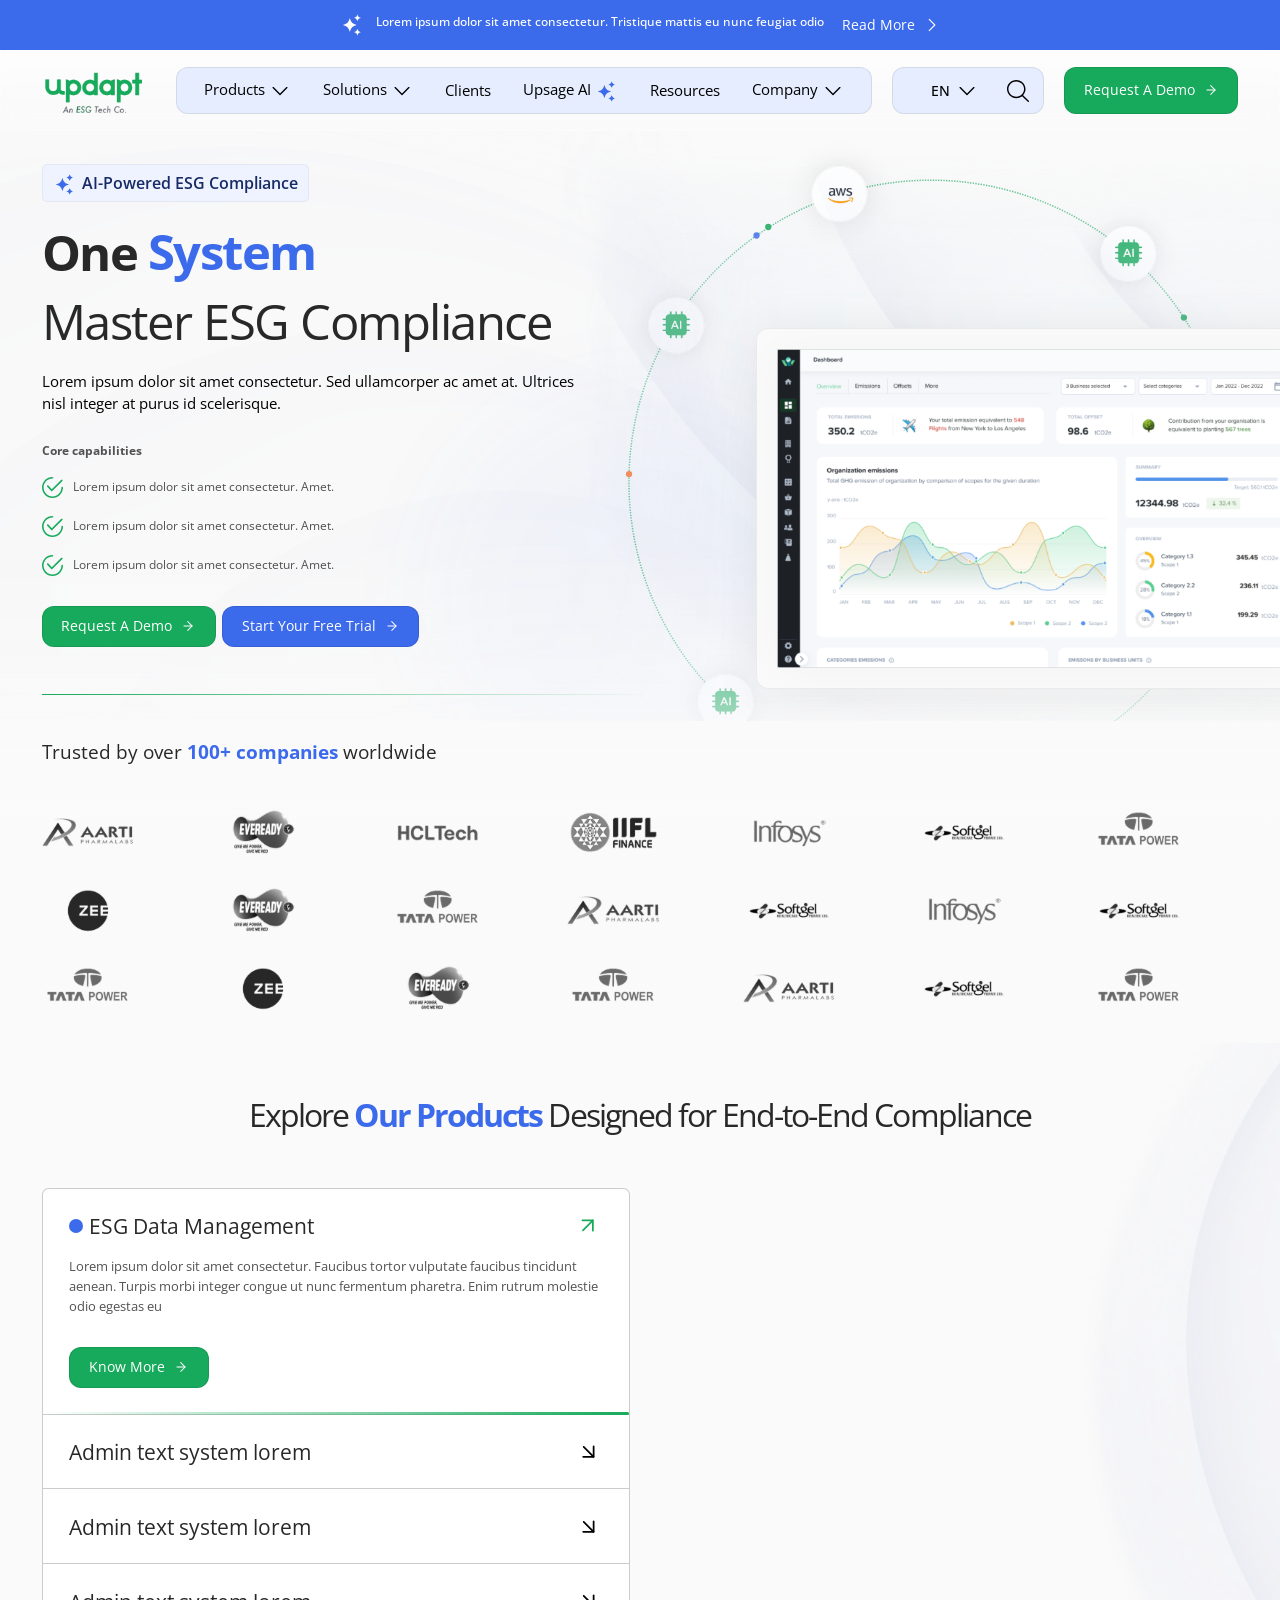
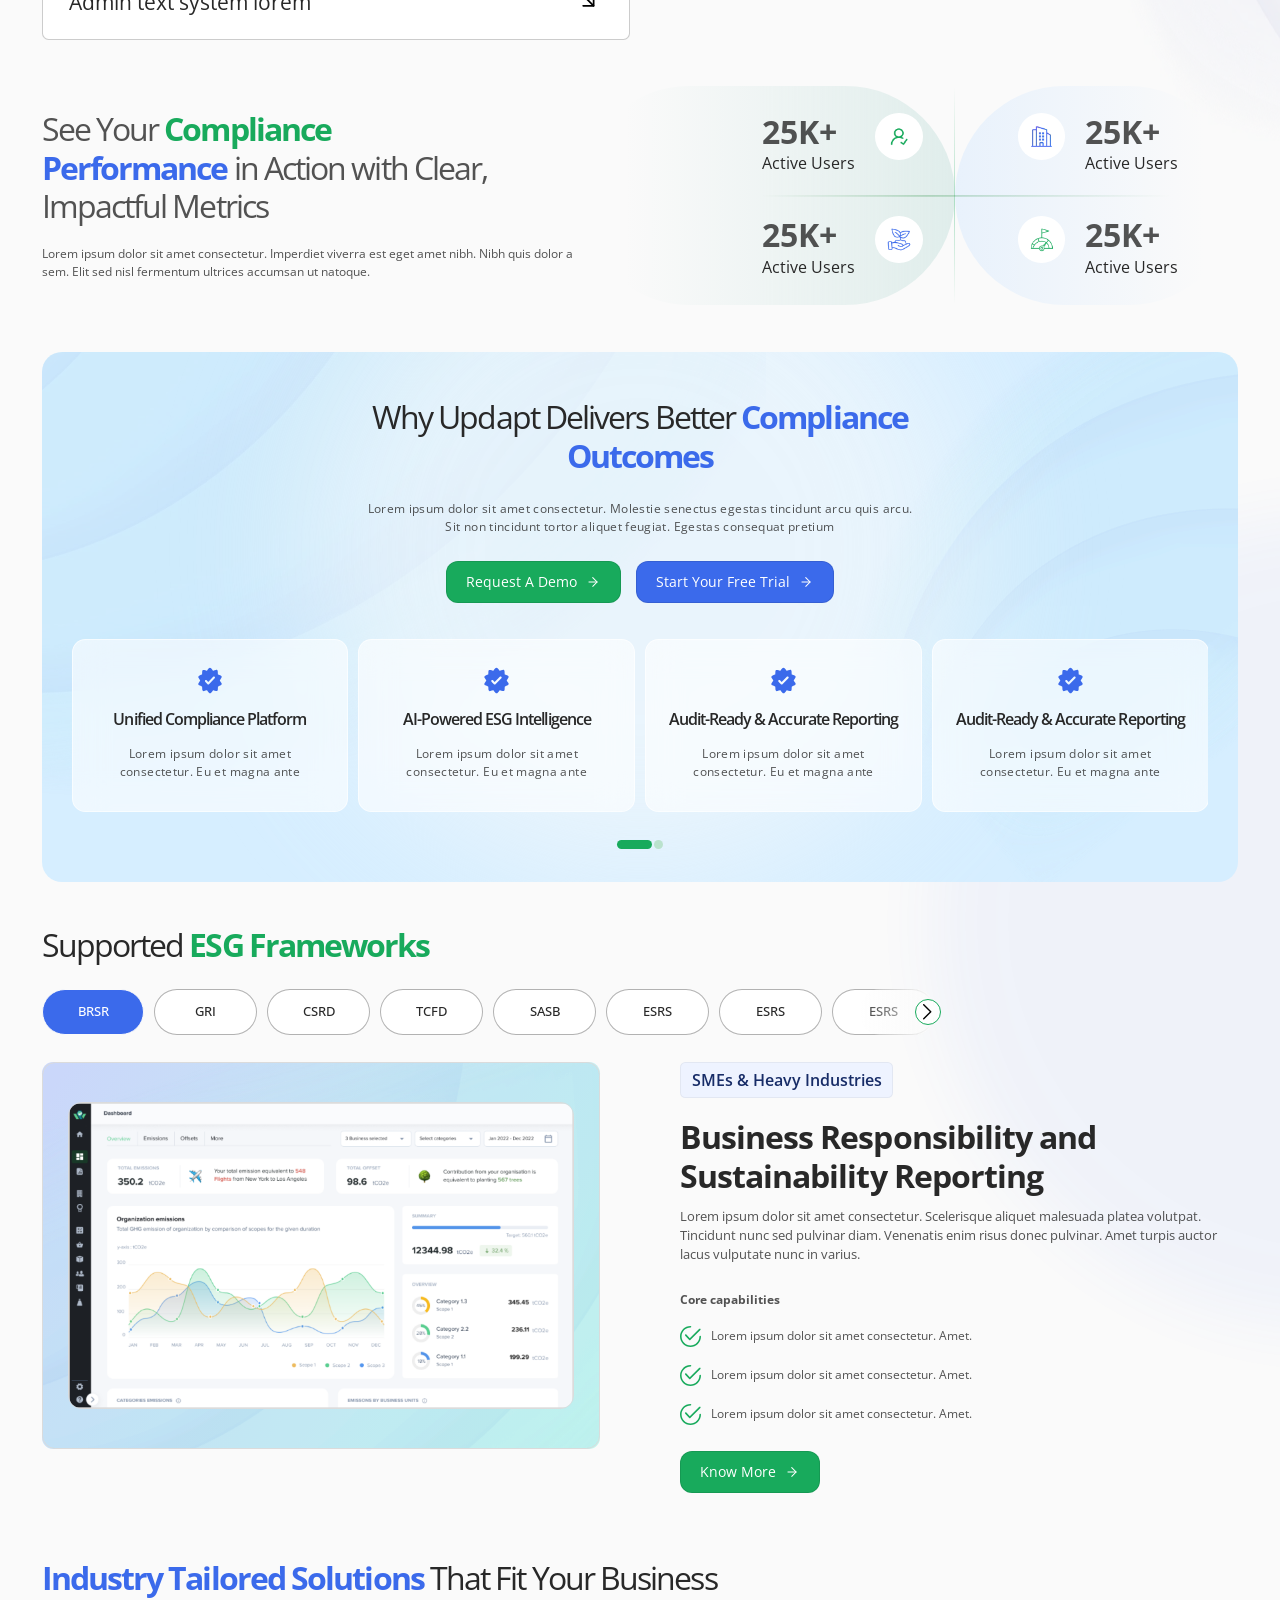
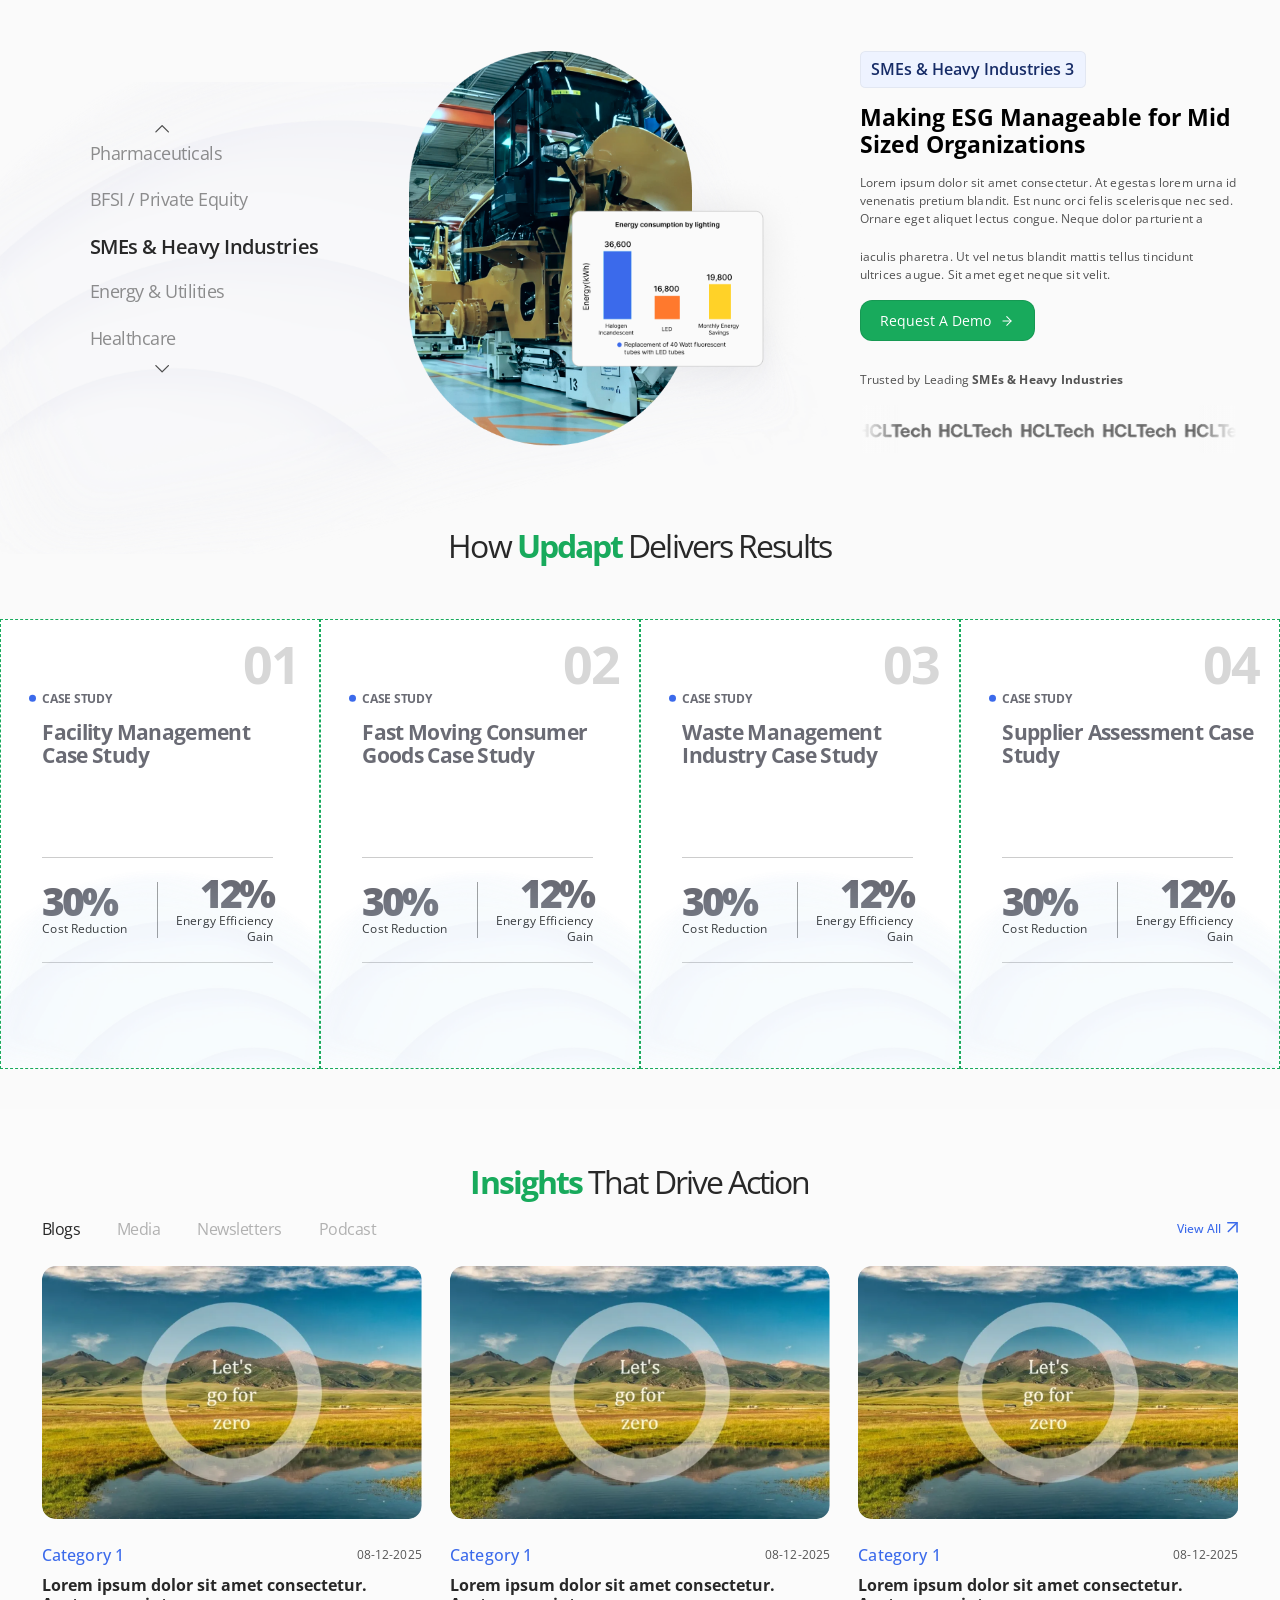
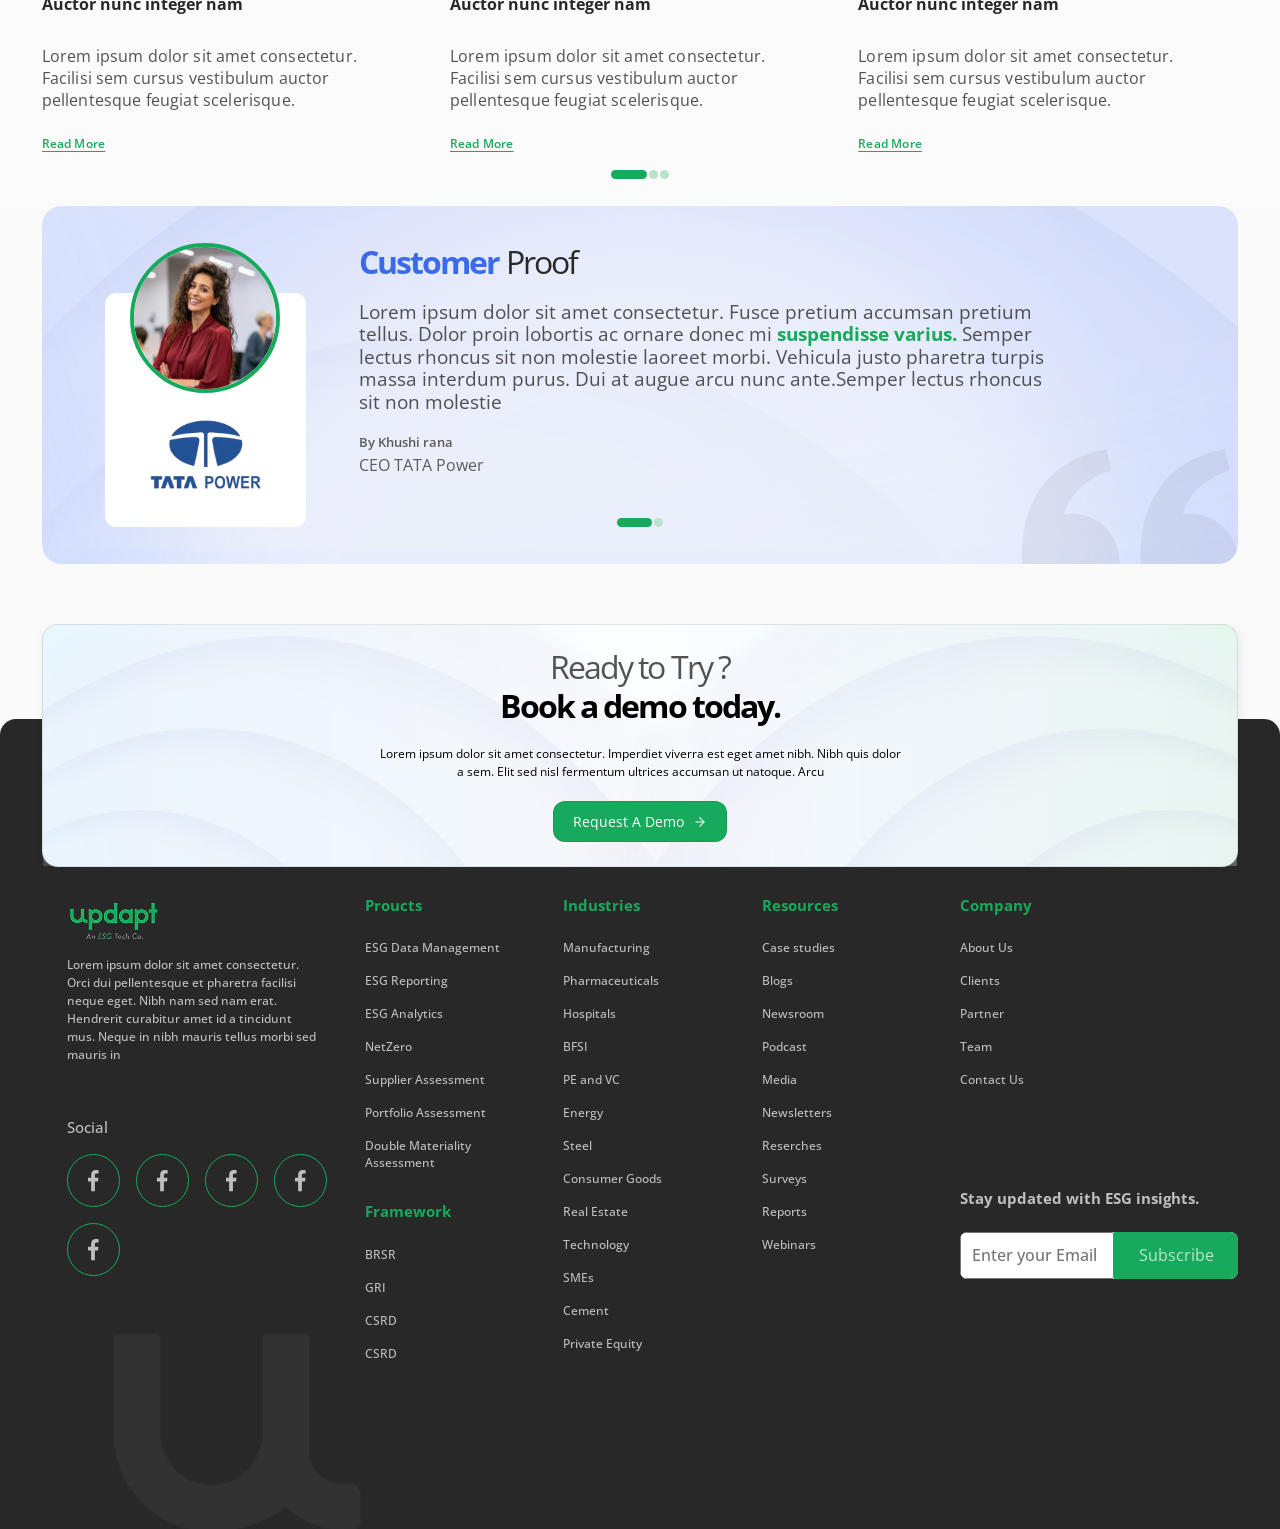
==== index.html @ 6ea10eb7 "all files uploaded" ====
<!DOCTYPE html>
<html lang="en">

<head>
    <meta charset="UTF-8">
    <meta name="viewport" content="width=device-width, initial-scale=1.0">
    <title>Updapt | Home</title>
    <link rel="stylesheet" href="assets/css/custom-style.css">
</head>

<body class="bg-body">

    <!-- Header Section Start -->
        <header class="header">
            <div class="top_header bg-purple">
                <div class="top_strip d-flex justify-content-center align-items-center">
        
                    <div class="content_wrap fw-500 text-white d-flex fs-18">
                        <span>
                            <svg xmlns="http://www.w3.org/2000/svg" width="24" height="24" viewBox="0 0 24 24" fill="none">
                                <path
                                    d="M9.97075 5.57847L10.573 7.25097C11.242 9.10722 12.7037 10.569 14.56 11.238L16.2325 11.8402C16.3832 11.895 16.3832 12.1087 16.2325 12.1627L14.56 12.765C12.7037 13.434 11.242 14.8957 10.573 16.752L9.97075 18.4245C9.916 18.5752 9.70225 18.5752 9.64825 18.4245L9.046 16.752C8.377 14.8957 6.91525 13.434 5.059 12.765L3.3865 12.1627C3.23575 12.108 3.23575 11.8942 3.3865 11.8402L5.059 11.238C6.91525 10.569 8.377 9.10722 9.046 7.25097L9.64825 5.57847C9.70225 5.42697 9.916 5.42697 9.97075 5.57847Z"
                                    fill="white" />
                                <path
                                    d="M17.4973 1.55794L17.8026 2.40469C18.1416 3.34444 18.8818 4.08469 19.8216 4.42369L20.6683 4.72894C20.7448 4.75669 20.7448 4.86469 20.6683 4.89244L19.8216 5.19769C18.8818 5.53669 18.1416 6.27694 17.8026 7.21669L17.4973 8.06344C17.4696 8.13994 17.3616 8.13994 17.3338 8.06344L17.0286 7.21669C16.6896 6.27694 15.9493 5.53669 15.0096 5.19769L14.1628 4.89244C14.0863 4.86469 14.0863 4.75669 14.1628 4.72894L15.0096 4.42369C15.9493 4.08469 16.6896 3.34444 17.0286 2.40469L17.3338 1.55794C17.3616 1.48069 17.4703 1.48069 17.4973 1.55794Z"
                                    fill="white" />
                                <path
                                    d="M17.4973 15.9363L17.8026 16.783C18.1416 17.7228 18.8818 18.463 19.8216 18.802L20.6683 19.1073C20.7448 19.135 20.7448 19.243 20.6683 19.2708L19.8216 19.576C18.8818 19.915 18.1416 20.6553 17.8026 21.595L17.4973 22.4418C17.4696 22.5183 17.3616 22.5183 17.3338 22.4418L17.0286 21.595C16.6896 20.6553 15.9493 19.915 15.0096 19.576L14.1628 19.2708C14.0863 19.243 14.0863 19.135 14.1628 19.1073L15.0096 18.802C15.9493 18.463 16.6896 17.7228 17.0286 16.783L17.3338 15.9363C17.3616 15.8598 17.4703 15.8598 17.4973 15.9363Z"
                                    fill="white" />
                            </svg>
                        </span>
                        <p>Lorem ipsum dolor sit amet consectetur. Tristique mattis eu nunc feugiat odio </p>
                    </div>
                    <div class="btn-group">
                        <a href="javascript:void(0);" class="primary_btn">
                            <span class="btn_text">Read More</span>
                            <span class="btn_icon">
                                <svg xmlns="http://www.w3.org/2000/svg" width="18" height="18" viewBox="0 0 18 18" fill="none">
                                    <path
                                        d="M12.375 8.99997C12.375 9.14383 12.3201 9.28782 12.2102 9.39765L6.58522 15.0227C6.36543 15.2424 6.0095 15.2424 5.78985 15.0227C5.57019 14.8029 5.57005 14.4469 5.78985 14.2273L11.0172 8.99997L5.78985 3.77265C5.57005 3.55286 5.57005 3.19693 5.78985 2.97728C6.00964 2.75762 6.36557 2.75748 6.58522 2.97728L12.2102 8.60228C12.3201 8.71211 12.375 8.85611 12.375 8.99997Z"
                                        fill="white" />
                                </svg>
                            </span>
                            <span class="primary_btn_hover"></span>
                        </a>
                    </div>
                </div>
            </div>

            <nav class="navbar">
                <div class="custom-container">
                    <div class="navbar_wrap">
                        <a class="header_logo" href="javascript:void(0);">
                            <img class="img-fluid" src="assets/images/header/updapt-logo.webp" alt="Updapt Logo">
                        </a>
        
                        <div class="navbar_right d-flex">
                            <div class="nav_wrapper">
                                <ul class="menu d-flex">
                                    <li class="menu_item has-dropdown">
                                        <a class="" href="javascript:void(0);">Products 
                                            <span class="nav_icon">
                                                <svg xmlns="http://www.w3.org/2000/svg" width="22" height="22" viewBox="0 0 22 22" fill="none">
                                                <path d="M11 15.125C10.8242 15.125 10.6482 15.0578 10.514 14.9236L3.63898 8.04861C3.37034 7.77996 3.37034 7.34495 3.63898 7.07648C3.90762 6.80801 4.34264 6.80784 4.61111 7.07648L11 13.4654L17.389 7.07648C17.6576 6.80784 18.0926 6.80784 18.3611 7.07648C18.6296 7.34512 18.6297 7.78014 18.3611 8.04861L11.4861 14.9236C11.3519 15.0578 11.1759 15.125 11 15.125Z" fill="black"/>
                                                </svg>
                                            </span>
                                        </a>
                                    </li>
                                    <li class="menu_item has-dropdown">
                                        <a class="" href="javascript:void(0);">Solutions
                                            <span class="nav_icon">
                                                <svg xmlns="http://www.w3.org/2000/svg" width="22" height="22" viewBox="0 0 22 22" fill="none">
                                                <path d="M11 15.125C10.8242 15.125 10.6482 15.0578 10.514 14.9236L3.63898 8.04861C3.37034 7.77996 3.37034 7.34495 3.63898 7.07648C3.90762 6.80801 4.34264 6.80784 4.61111 7.07648L11 13.4654L17.389 7.07648C17.6576 6.80784 18.0926 6.80784 18.3611 7.07648C18.6296 7.34512 18.6297 7.78014 18.3611 8.04861L11.4861 14.9236C11.3519 15.0578 11.1759 15.125 11 15.125Z" fill="black"/>
                                                </svg>
                                            </span>
                                        </a>
                                    </li>
                                    <li class="menu_item has-dropdown">
                                        <a class="" href="javascript:void(0);">Clients 
                                        </a>
                                    </li>
                                    <li class="menu_item has-dropdown">
                                        <a class="" href="javascript:void(0);">Upsage AI
                                            <span class="nav_icon">
                                                <svg xmlns="http://www.w3.org/2000/svg" width="23" height="23" viewBox="0 0 23 23" fill="none">
                                                <path d="M9.55498 5.34327L10.1321 6.94608C10.7733 8.72498 12.1741 10.1258 13.953 10.767L15.5558 11.3441C15.7003 11.3966 15.7003 11.6014 15.5558 11.6532L13.953 12.2303C12.1741 12.8715 10.7733 14.2723 10.1321 16.0512L9.55498 17.654C9.50251 17.7985 9.29766 17.7985 9.24591 17.654L8.66876 16.0512C8.02763 14.2723 6.62679 12.8715 4.84788 12.2303L3.24507 11.6532C3.1006 11.6007 3.1006 11.3959 3.24507 11.3441L4.84788 10.767C6.62679 10.1258 8.02763 8.72498 8.66876 6.94608L9.24591 5.34327C9.29766 5.19808 9.50251 5.19808 9.55498 5.34327Z" fill="#3B6AEB"/>
                                                <path d="M16.7701 1.49302L17.0626 2.30449C17.3875 3.20509 18.0969 3.91449 18.9975 4.23937L19.809 4.5319C19.8823 4.55849 19.8823 4.66199 19.809 4.68859L18.9975 4.98112C18.0969 5.30599 17.3875 6.0154 17.0626 6.91599L16.7701 7.72746C16.7435 7.80077 16.64 7.80077 16.6134 7.72746L16.3209 6.91599C15.996 6.0154 15.2866 5.30599 14.386 4.98112L13.5745 4.68859C13.5012 4.66199 13.5012 4.55849 13.5745 4.5319L14.386 4.23937C15.2866 3.91449 15.996 3.20509 16.3209 2.30449L16.6134 1.49302C16.64 1.41899 16.7442 1.41899 16.7701 1.49302Z" fill="#3B6AEB"/>
                                                <path d="M16.7701 15.2737L17.0626 16.0852C17.3875 16.9858 18.0969 17.6952 18.9975 18.0201L19.809 18.3126C19.8823 18.3392 19.8823 18.4427 19.809 18.4693L18.9975 18.7618C18.0969 19.0867 17.3875 19.7961 17.0626 20.6967L16.7701 21.5082C16.7435 21.5815 16.64 21.5815 16.6134 21.5082L16.3209 20.6967C15.996 19.7961 15.2866 19.0867 14.386 18.7618L13.5745 18.4693C13.5012 18.4427 13.5012 18.3392 13.5745 18.3126L14.386 18.0201C15.2866 17.6952 15.996 16.9858 16.3209 16.0852L16.6134 15.2737C16.64 15.2004 16.7442 15.2004 16.7701 15.2737Z" fill="#3B6AEB"/>
                                                </svg>
                                            </span>
                                        </a>
                                    </li>
                                    <li class="menu_item has-dropdown">
                                        <a class="" href="javascript:void(0);">Resources
                                        </a>
                                    </li>
                                     <li class="menu_item has-dropdown">
                                        <a class="" href="javascript:void(0);">Company
                                            <span class="nav_icon">
                                                <svg xmlns="http://www.w3.org/2000/svg" width="22" height="22" viewBox="0 0 22 22" fill="none">
                                                <path d="M11 15.125C10.8242 15.125 10.6482 15.0578 10.514 14.9236L3.63898 8.04861C3.37034 7.77996 3.37034 7.34495 3.63898 7.07648C3.90762 6.80801 4.34264 6.80784 4.61111 7.07648L11 13.4654L17.389 7.07648C17.6576 6.80784 18.0926 6.80784 18.3611 7.07648C18.6296 7.34512 18.6297 7.78014 18.3611 8.04861L11.4861 14.9236C11.3519 15.0578 11.1759 15.125 11 15.125Z" fill="black"/>
                                                </svg>
                                            </span>
                                        </a>
                                    </li>
                                </ul>
                            </div>

                           <div class="nav_search">
                                <div class="flag_search">

                                    <!-- Language Dropdown -->
                                    <div class="custom_select">
                                    <div class="nav_select_btn">
                                        <img src="https://flagcdn.com/w20/us.png" alt="">
                                        <span>EN</span>
                                        <span class="arrow">
                                            <svg xmlns="http://www.w3.org/2000/svg" width="22" height="22" viewBox="0 0 22 22" fill="none">
                                            <path d="M11 15.125C10.8242 15.125 10.6482 15.0578 10.514 14.9236L3.63898 8.04861C3.37034 7.77996 3.37034 7.34495 3.63898 7.07648C3.90762 6.80801 4.34264 6.80784 4.61111 7.07648L11 13.4654L17.389 7.07648C17.6576 6.80784 18.0926 6.80784 18.3611 7.07648C18.6296 7.34512 18.6297 7.78014 18.3611 8.04861L11.4861 14.9236C11.3519 15.0578 11.1759 15.125 11 15.125Z" fill="black"/>
                                            </svg>
                                        </span>
                                    </div>

                                    <ul class="nav_select_dropdown">
                                        <li data-lang="EN">
                                        <img src="https://flagcdn.com/w20/us.png" alt=""> English
                                        </li>
                                        <li data-lang="IN">
                                        <img src="https://flagcdn.com/w20/in.png" alt=""> Hindi
                                        </li>
                                        <li data-lang="FR">
                                        <img src="https://flagcdn.com/w20/fr.png" alt=""> French
                                        </li>
                                        <li data-lang="DE">
                                        <img src="https://flagcdn.com/w20/de.png" alt=""> German
                                        </li>
                                        <li data-lang="ES">
                                        <img src="https://flagcdn.com/w20/es.png" alt=""> Spanish
                                        </li>
                                    </ul>
                                    </div>

                                    <!-- Divider -->
                                    <div class="divider"></div>

                                    <!-- Search Button -->
                                    <button type="button" class="search_btn">
                                        <svg xmlns="http://www.w3.org/2000/svg" width="22" height="22" viewBox="0 0 22 22" fill="none">
                                        <path d="M21.7913 20.8031L16.1112 15.2138C17.5986 13.5978 18.5126 11.4606 18.5126 9.10875C18.5118 4.07781 14.368 0 9.25592 0C4.14384 0 0 4.07781 0 9.10875C0 14.1397 4.14384 18.2175 9.25592 18.2175C11.4647 18.2175 13.4905 17.4535 15.0818 16.1834L20.7839 21.7947C21.0617 22.0684 21.5128 22.0684 21.7906 21.7947C22.0691 21.521 22.0691 21.0768 21.7913 20.8031ZM9.25592 16.8161C4.93054 16.8161 1.42415 13.3654 1.42415 9.10875C1.42415 4.85211 4.93054 1.40143 9.25592 1.40143C13.5813 1.40143 17.0877 4.85211 17.0877 9.10875C17.0877 13.3654 13.5813 16.8161 9.25592 16.8161Z" fill="black"/>
                                        </svg>
                                    </button>

                                </div>
                            </div>

                            <div class="request_a_demo">
                                <a href="javascript:void(0);" class="primary_btn bg-green">
                                                <span class="btn_text">Request a demo</span>
                                                <span class="btn_icon">
                                                    <svg xmlns="http://www.w3.org/2000/svg" width="24" height="24" viewBox="0 0 24 24" fill="none">
                                                        <path d="M5.05031 12C5.0503 11.5736 5.396 11.2279 5.82245 11.2279L18.1981 11.2279C18.6246 11.2279 18.9702 11.5735 18.9702 12C18.9702 12.4264 18.6245 12.7721 18.1981 12.7721L5.82245 12.7721C5.396 12.7721 5.0503 12.4264 5.05031 12Z" fill="white"></path>
                                                        <path d="M11.0978 4.90217C11.3994 4.60064 11.8883 4.60062 12.1898 4.90217L18.7417 11.454C19.0432 11.7555 19.0432 12.2445 18.7417 12.546L12.1898 19.0978C11.8883 19.3994 11.3994 19.3994 11.0978 19.0978C10.7962 18.7962 10.7963 18.3074 11.0978 18.0059L17.1037 12L11.0978 5.99414C10.7963 5.69259 10.7962 5.20377 11.0978 4.90217Z" fill="white"></path>
                                                    </svg>
                                                </span>
                                                <span class="primary_btn_hover"></span>
                                            </a>
                            </div>

                             <div class="mobile_toggle_menu nav__icon_menu">
                                <a class="nav_toggler" href="javascript:void(0);">
                                    <svg xmlns="http://www.w3.org/2000/svg" width="26" height="16" viewBox="0 0 26 16" fill="none">
                                        <path d="M6 8L20 8" stroke="black" stroke-width="2" stroke-linecap="round"></path>
                                        <path d="M1 1H25" stroke="black" stroke-width="2" stroke-linecap="round"></path>
                                        <path d="M1 15H25" stroke="black" stroke-width="2" stroke-linecap="round"></path>
                                    </svg>
                                </a>
                            </div>
                    
                        </div>
                    </div>
                </div>
            </nav>
        </header>
    <!-- Header Section End -->

    <main>
        <article class="bg_gradient_color">
            <!-- Banner section start -->
                <section class="banner_section pt-50 pb-40 pos-relative">
                    <div class="custom-container">
                        <div class="row align-items-end ">
                            <div class="col-12 col-md-12 col-lg-6 col-xl-6">
                                <div class="banner_left_inr">
                                    <div class="industry_sme_tag fs-16 fw-600 d-flex justify-content-start align-items-center">
                                        <span>
                                            <svg xmlns="http://www.w3.org/2000/svg" width="23" height="23" viewBox="0 0 23 23" fill="none">
                                            <path d="M9.55498 5.34327L10.1321 6.94608C10.7733 8.72498 12.1741 10.1258 13.953 10.767L15.5558 11.3441C15.7003 11.3966 15.7003 11.6014 15.5558 11.6532L13.953 12.2303C12.1741 12.8715 10.7733 14.2723 10.1321 16.0512L9.55498 17.654C9.50251 17.7985 9.29766 17.7985 9.24591 17.654L8.66876 16.0512C8.02763 14.2723 6.62679 12.8715 4.84788 12.2303L3.24507 11.6532C3.1006 11.6007 3.1006 11.3959 3.24507 11.3441L4.84788 10.767C6.62679 10.1258 8.02763 8.72498 8.66876 6.94608L9.24591 5.34327C9.29766 5.19808 9.50251 5.19808 9.55498 5.34327Z" fill="#3B6AEB"/>
                                            <path d="M16.7701 1.49302L17.0626 2.30449C17.3875 3.20509 18.0969 3.91449 18.9975 4.23937L19.809 4.5319C19.8823 4.55849 19.8823 4.66199 19.809 4.68859L18.9975 4.98112C18.0969 5.30599 17.3875 6.0154 17.0626 6.91599L16.7701 7.72746C16.7435 7.80077 16.64 7.80077 16.6134 7.72746L16.3209 6.91599C15.996 6.0154 15.2866 5.30599 14.386 4.98112L13.5745 4.68859C13.5012 4.66199 13.5012 4.55849 13.5745 4.5319L14.386 4.23937C15.2866 3.91449 15.996 3.20509 16.3209 2.30449L16.6134 1.49302C16.64 1.41899 16.7442 1.41899 16.7701 1.49302Z" fill="#3B6AEB"/>
                                            <path d="M16.7701 15.2737L17.0626 16.0852C17.3875 16.9858 18.0969 17.6952 18.9975 18.0201L19.809 18.3126C19.8823 18.3392 19.8823 18.4427 19.809 18.4693L18.9975 18.7618C18.0969 19.0867 17.3875 19.7961 17.0626 20.6967L16.7701 21.5082C16.7435 21.5815 16.64 21.5815 16.6134 21.5082L16.3209 20.6967C15.996 19.7961 15.2866 19.0867 14.386 18.7618L13.5745 18.4693C13.5012 18.4427 13.5012 18.3392 13.5745 18.3126L14.386 18.0201C15.2866 17.6952 15.996 16.9858 16.3209 16.0852L16.6134 15.2737C16.64 15.2004 16.7442 15.2004 16.7701 15.2737Z" fill="#3B6AEB"/>
                                            </svg>
                                        </span>
                                        AI-Powered ESG Compliance</div>
                                </div>
                                <div class="banner_heading pt-15">
                                   <h1 class="fs-74 fw-400 text-heading-cnt">
                                    <span class="fw-700 heading_span">
                                        One
                                        <span class="word-rotate">
                                            <span class="banner_cnt_sliding swiper">
                                                <span class="swiper-wrapper">
                                                    <span class="swiper-slide">
                                                        <span class="fw-700">Platform</span>
                                                    </span>
                                                    <span class="swiper-slide">
                                                        <span class="fw-700 text-purple">System</span>
                                                    </span>
                                                    <span class="swiper-slide">
                                                        <span class="fw-700 text-green">Engine</span>
                                                    </span>
                                                </span>
                                            </span>
                                        </span>
                                    </span>
                                    Master ESG Compliance
                                </h1>
                                    <div class="cnt_wrap fs-22 fw-400 pt-15">
                                    <p>
                                        Lorem ipsum dolor sit amet consectetur. Sed ullamcorper ac amet at. Ultrices nisl integer at purus id scelerisque. 
                                    </p>
                                    </div>
                                </div>
                                <div class="core_capability pt-30">
                                    <h6 class="fs-18 fw-700 text-para-cnt">
                                        Core capabilities
                                    </h6>
                                
                                    <ul class="core_capability_list fs-18 fw-400 text-para-cnt">
                                        <li>
                                            <span>
                                                <img src="assets/images/home-page/support-frameworks/tick-icon.svg" alt="">
                                            </span>
                                            Lorem ipsum dolor sit amet consectetur. Amet.
                                        </li>
                                        <li>
                                            <span>
                                                <img src="assets/images/home-page/support-frameworks/tick-icon.svg" alt="">
                                            </span>
                                            Lorem ipsum dolor sit amet consectetur. Amet.
                                        </li>
                                        <li>
                                            <span>
                                                <img src="assets/images/home-page/support-frameworks/tick-icon.svg" alt="">
                                            </span>
                                            Lorem ipsum dolor sit amet consectetur. Amet.
                                        </li>
                                    </ul>
                                </div>
                                <div class="banner_inr_btn d-flex justify-content-start align-items-center pt-30">
                                            <a href="javascript:void(0);" class="primary_btn bg-green">
                                                <span class="btn_text">Request a demo</span>
                                                <span class="btn_icon">
                                                    <svg xmlns="http://www.w3.org/2000/svg" width="24" height="24" viewBox="0 0 24 24" fill="none">
                                                        <path d="M5.05031 12C5.0503 11.5736 5.396 11.2279 5.82245 11.2279L18.1981 11.2279C18.6246 11.2279 18.9702 11.5735 18.9702 12C18.9702 12.4264 18.6245 12.7721 18.1981 12.7721L5.82245 12.7721C5.396 12.7721 5.0503 12.4264 5.05031 12Z" fill="white"></path>
                                                        <path d="M11.0978 4.90217C11.3994 4.60064 11.8883 4.60062 12.1898 4.90217L18.7417 11.454C19.0432 11.7555 19.0432 12.2445 18.7417 12.546L12.1898 19.0978C11.8883 19.3994 11.3994 19.3994 11.0978 19.0978C10.7962 18.7962 10.7963 18.3074 11.0978 18.0059L17.1037 12L11.0978 5.99414C10.7963 5.69259 10.7962 5.20377 11.0978 4.90217Z" fill="white"></path>
                                                    </svg>
                                                </span>
                                                <span class="primary_btn_hover"></span>
                                            </a>

                                            <a href="javascript:void(0);" class="primary_btn">
                                                <span class="btn_text">Start Your Free Trial</span>
                                                <span class="btn_icon">
                                                    <svg xmlns="http://www.w3.org/2000/svg" width="24" height="24" viewBox="0 0 24 24" fill="none">
                                                        <path d="M5.05031 12C5.0503 11.5736 5.396 11.2279 5.82245 11.2279L18.1981 11.2279C18.6246 11.2279 18.9702 11.5735 18.9702 12C18.9702 12.4264 18.6245 12.7721 18.1981 12.7721L5.82245 12.7721C5.396 12.7721 5.0503 12.4264 5.05031 12Z" fill="white"></path>
                                                        <path d="M11.0978 4.90217C11.3994 4.60064 11.8883 4.60062 12.1898 4.90217L18.7417 11.454C19.0432 11.7555 19.0432 12.2445 18.7417 12.546L12.1898 19.0978C11.8883 19.3994 11.3994 19.3994 11.0978 19.0978C10.7962 18.7962 10.7963 18.3074 11.0978 18.0059L17.1037 12L11.0978 5.99414C10.7963 5.69259 10.7962 5.20377 11.0978 4.90217Z" fill="white"></path>
                                                    </svg>
                                                </span>
                                                <span class="primary_btn_hover"></span>
                                            </a>
                                </div>
                                <div class="banner_straight_line"></div>
                                </div>
                            <div class="col-12 col-md-12 col-lg-6 col-xl-6">
                                <div class="banner_right_inr">
                                    <div class="banner_slider_row swiper">
                                        <div class="swiper-wrapper">
                                            <div class="swiper-slide">
                                                <div class="banner_slider_img">
                                                    <img src="assets/images/home-page/banner/dashboard-banner.webp" alt="">
                                                </div>
                                            </div>
                                            <div class="swiper-slide">
                                                <div class="banner_slider_img">
                                                    <img src="assets/images/home-page/support-frameworks/suport-img.webp" alt="">
                                                </div>
                                            </div>
                                        </div>
                                    </div>
                                </div>
                            </div>
                        </div>
                    </div>

                <div class="left_corner_bg_img">
                    <img src="assets/images/home-page/banner/bg-left.webp" alt="">
                </div>
               
                <div class="right_corner_bg_img">
                    <img src="assets/images/home-page/banner/bg-right.webp" alt="">
                </div>
                
                <div class="right_corner_bg_circle">
                    <div class="bg_circle_inr">
                         
                        <svg width="1126" height="1126" class="big-circle" viewBox="0 0 1126 1126" fill="none" xmlns="http://www.w3.org/2000/svg">
                        <g id="Circle" clip-path="url(#clip0_3382_12233)">
                        <circle id="bg" opacity="0.7" cx="553.835" cy="575.567" r="494.883" stroke="#18AA5C" stroke-width="2.47634" stroke-dasharray="2.19 2.19"/>
                        <g id="1" filter="url(#filter0_d_3382_12233)">
                        <rect x="356.789" y="59.1952" width="91.554" height="91.554" rx="45.777" transform="rotate(-2 356.789 59.1952)" fill="white"/>
                        <rect x="357.312" y="59.6826" width="90.5432" height="90.5432" rx="45.2716" transform="rotate(-2 357.312 59.6826)" stroke="black" stroke-opacity="0.06" stroke-width="1.01079"/>
                        </g>
                        <g id="2" filter="url(#filter1_d_3382_12233)">
                        <rect x="119.777" y="256.37" width="91.554" height="91.554" rx="45.777" transform="rotate(30 119.777 256.37)" fill="white"/>
                        <rect x="119.932" y="256.948" width="90.7071" height="90.7071" rx="45.3535" transform="rotate(30 119.932 256.948)" stroke="black" stroke-opacity="0.06" stroke-width="0.846934"/>
                        </g>
                        <g id="3" filter="url(#filter2_d_3382_12233)">
                        <rect x="860.888" y="138.994" width="91.554" height="91.554" rx="45.777" transform="rotate(30 860.888 138.994)" fill="white"/>
                        <rect x="861.043" y="139.572" width="90.7071" height="90.7071" rx="45.3535" transform="rotate(30 861.043 139.572)" stroke="black" stroke-opacity="0.06" stroke-width="0.846934"/>
                        </g>
                        <g id="4" filter="url(#filter3_d_3382_12233)">
                        <rect x="945.607" y="792.211" width="91.554" height="91.554" rx="45.777" transform="rotate(30 945.607 792.211)" fill="white"/>
                        <rect x="945.762" y="792.789" width="90.7071" height="90.7071" rx="45.3535" transform="rotate(30 945.762 792.789)" stroke="black" stroke-opacity="0.06" stroke-width="0.846934"/>
                        </g>
                        <g id="5" filter="url(#filter4_d_3382_12233)">
                        <rect x="200.777" y="874" width="91.554" height="91.554" rx="45.777" transform="rotate(30 200.777 874)" fill="white"/>
                        <rect x="200.932" y="874.578" width="90.7071" height="90.7071" rx="45.3535" transform="rotate(30 200.932 874.578)" stroke="black" stroke-opacity="0.06" stroke-width="0.846934"/>
                        </g>
                        <g id="6" filter="url(#filter5_d_3382_12233)">
                        <rect x="991.104" y="389.464" width="91.554" height="91.554" rx="45.777" transform="rotate(12 991.104 389.464)" fill="white"/>
                        </g>
                        <circle id="Ellipse 2791" cx="268.165" cy="171.365" r="5.1537" fill="#3B6AEB"/>
                        <circle id="Ellipse 2801" cx="533.695" cy="1070.14" r="5.1537" fill="#3B6AEB"/>
                        <circle id="Ellipse 2796" cx="287.392" cy="157.425" r="5.1537" fill="#18AA5C"/>
                        <circle id="Ellipse 2793" cx="985.29" cy="332.488" r="5.1537" fill="#3B6AEB"/>
                        <circle id="Ellipse 2794" cx="969.003" cy="305.936" r="5.1537" fill="#18AA5C"/>
                        <circle id="Ellipse 2795" cx="59.1537" cy="562.614" r="5.1537" fill="#FF792D"/>
                        </g>
                        <defs>
                        <filter id="filter0_d_3382_12233" x="310.825" y="10.0356" width="188.76" height="188.76" filterUnits="userSpaceOnUse" color-interpolation-filters="sRGB">
                        <feFlood flood-opacity="0" result="BackgroundImageFix"/>
                        <feColorMatrix in="SourceAlpha" type="matrix" values="0 0 0 0 0 0 0 0 0 0 0 0 0 0 0 0 0 0 127 0" result="hardAlpha"/>
                        <feOffset dx="1.06894" dy="1.06894"/>
                        <feGaussianBlur stdDeviation="23.5167"/>
                        <feComposite in2="hardAlpha" operator="out"/>
                        <feColorMatrix type="matrix" values="0 0 0 0 0 0 0 0 0 0 0 0 0 0 0 0 0 0 0.1 0"/>
                        <feBlend mode="normal" in2="BackgroundImageFix" result="effect1_dropShadow_3382_12233"/>
                        <feBlend mode="normal" in="SourceGraphic" in2="effect1_dropShadow_3382_12233" result="shape"/>
                        </filter>
                        <filter id="filter1_d_3382_12233" x="39.4006" y="221.77" width="195.873" height="195.873" filterUnits="userSpaceOnUse" color-interpolation-filters="sRGB">
                        <feFlood flood-opacity="0" result="BackgroundImageFix"/>
                        <feColorMatrix in="SourceAlpha" type="matrix" values="0 0 0 0 0 0 0 0 0 0 0 0 0 0 0 0 0 0 127 0" result="hardAlpha"/>
                        <feOffset dx="0.804638" dy="0.804638"/>
                        <feGaussianBlur stdDeviation="17.702"/>
                        <feComposite in2="hardAlpha" operator="out"/>
                        <feColorMatrix type="matrix" values="0 0 0 0 0 0 0 0 0 0 0 0 0 0 0 0 0 0 0.1 0"/>
                        <feBlend mode="normal" in2="BackgroundImageFix" result="effect1_dropShadow_3382_12233"/>
                        <feBlend mode="normal" in="SourceGraphic" in2="effect1_dropShadow_3382_12233" result="shape"/>
                        </filter>
                        <filter id="filter2_d_3382_12233" x="780.512" y="104.394" width="195.873" height="195.873" filterUnits="userSpaceOnUse" color-interpolation-filters="sRGB">
                        <feFlood flood-opacity="0" result="BackgroundImageFix"/>
                        <feColorMatrix in="SourceAlpha" type="matrix" values="0 0 0 0 0 0 0 0 0 0 0 0 0 0 0 0 0 0 127 0" result="hardAlpha"/>
                        <feOffset dx="0.804638" dy="0.804638"/>
                        <feGaussianBlur stdDeviation="17.702"/>
                        <feComposite in2="hardAlpha" operator="out"/>
                        <feColorMatrix type="matrix" values="0 0 0 0 0 0 0 0 0 0 0 0 0 0 0 0 0 0 0.1 0"/>
                        <feBlend mode="normal" in2="BackgroundImageFix" result="effect1_dropShadow_3382_12233"/>
                        <feBlend mode="normal" in="SourceGraphic" in2="effect1_dropShadow_3382_12233" result="shape"/>
                        </filter>
                        <filter id="filter3_d_3382_12233" x="865.231" y="757.611" width="195.873" height="195.873" filterUnits="userSpaceOnUse" color-interpolation-filters="sRGB">
                        <feFlood flood-opacity="0" result="BackgroundImageFix"/>
                        <feColorMatrix in="SourceAlpha" type="matrix" values="0 0 0 0 0 0 0 0 0 0 0 0 0 0 0 0 0 0 127 0" result="hardAlpha"/>
                        <feOffset dx="0.804638" dy="0.804638"/>
                        <feGaussianBlur stdDeviation="17.702"/>
                        <feComposite in2="hardAlpha" operator="out"/>
                        <feColorMatrix type="matrix" values="0 0 0 0 0 0 0 0 0 0 0 0 0 0 0 0 0 0 0.1 0"/>
                        <feBlend mode="normal" in2="BackgroundImageFix" result="effect1_dropShadow_3382_12233"/>
                        <feBlend mode="normal" in="SourceGraphic" in2="effect1_dropShadow_3382_12233" result="shape"/>
                        </filter>
                        <filter id="filter4_d_3382_12233" x="120.401" y="839.401" width="195.873" height="195.873" filterUnits="userSpaceOnUse" color-interpolation-filters="sRGB">
                        <feFlood flood-opacity="0" result="BackgroundImageFix"/>
                        <feColorMatrix in="SourceAlpha" type="matrix" values="0 0 0 0 0 0 0 0 0 0 0 0 0 0 0 0 0 0 127 0" result="hardAlpha"/>
                        <feOffset dx="0.804638" dy="0.804638"/>
                        <feGaussianBlur stdDeviation="17.702"/>
                        <feComposite in2="hardAlpha" operator="out"/>
                        <feColorMatrix type="matrix" values="0 0 0 0 0 0 0 0 0 0 0 0 0 0 0 0 0 0 0.1 0"/>
                        <feBlend mode="normal" in2="BackgroundImageFix" result="effect1_dropShadow_3382_12233"/>
                        <feBlend mode="normal" in="SourceGraphic" in2="effect1_dropShadow_3382_12233" result="shape"/>
                        </filter>
                        <filter id="filter5_d_3382_12233" x="914.692" y="332.088" width="226.009" height="226.009" filterUnits="userSpaceOnUse" color-interpolation-filters="sRGB">
                        <feFlood flood-opacity="0" result="BackgroundImageFix"/>
                        <feColorMatrix in="SourceAlpha" type="matrix" values="0 0 0 0 0 0 0 0 0 0 0 0 0 0 0 0 0 0 127 0" result="hardAlpha"/>
                        <feOffset dx="1.33433" dy="1.33433"/>
                        <feGaussianBlur stdDeviation="29.3552"/>
                        <feComposite in2="hardAlpha" operator="out"/>
                        <feColorMatrix type="matrix" values="0 0 0 0 0 0 0 0 0 0 0 0 0 0 0 0 0 0 0.1 0"/>
                        <feBlend mode="normal" in2="BackgroundImageFix" result="effect1_dropShadow_3382_12233"/>
                        <feBlend mode="normal" in="SourceGraphic" in2="effect1_dropShadow_3382_12233" result="shape"/>
                        </filter>
                        <clipPath id="clip0_3382_12233">
                        <rect width="1126" height="1126" fill="white"/>
                        </clipPath>
                        </defs>
                        </svg>

                        <div class="icon-block">
                            <img src="assets/images/home-page/banner/ai-icon.jpg" alt="web design icon">
                        </div>
                        <div class="icon-block">
                            <img src="assets/images/home-page/banner/aws-icon.jpg" alt="web design icon">
                        </div>
                        <div class="icon-block">
                            <img src="assets/images/home-page/banner/ai-icon.jpg" alt="web design icon">
                        </div>
                        <div class="icon-block">
                            <img src="assets/images/home-page/banner/aws-icon.jpg" alt="web design icon">
                        </div>
                        <div class="icon-block">
                            <img src="assets/images/home-page/banner/ai-icon.jpg" alt="web design icon">
                        </div>
                        <div class="icon-block">
                            <img src="assets/images/home-page/banner/aws-icon.jpg" alt="web design icon">
                        </div>
                    </div>
                </div>

                <div class="banner_bg_circle"></div>
                </section>
            <!-- Banner section end -->

            <!-- Trusted comapny worldwide section start -->
                <section class="trusted_worldwide_section pos-relative pt-20">
                    <div class="custom-container">
                        <div class="sub-heading">
                            <h3 class="fs-28 fw-400 text-heading-cnt">
                                Trusted by over <span class="fw-700 text-purple"> 100+ companies </span> worldwide
                            </h3>
                        </div>

                        <div class="trusted_worldwide__row d-flex justify-content-between">
                            <div class="trusted_worldwide__col is-swap">
                                <span class="first_icon">
                                    <img src="assets/images/home-page/trusted-worldwide/infosys-icon.png" alt="">
                                </span>
                                <span class="second_icon">
                                    <img src="assets/images/home-page/trusted-worldwide/aarti-icon.png" alt="">
                                </span>
                            </div>

                            <div class="trusted_worldwide__col is-swap">
                                <span class="first_icon">
                                    <img src="assets/images/home-page/trusted-worldwide/aarti-icon.png" alt="">
                                </span>
                                <span class="second_icon">
                                    <img src="assets/images/home-page/trusted-worldwide/eveready-icon.png" alt="">
                                </span>
                            </div>

                            <div class="trusted_worldwide__col is-swap">
                                <span class="first_icon">
                                    <img src="assets/images/home-page/trusted-worldwide/eveready-icon.png" alt="">
                                </span>
                                <span class="second_icon">
                                    <img src="assets/images/home-page/trusted-worldwide/hcl-icon.png" alt="">
                                </span>
                            </div>

                            <div class="trusted_worldwide__col is-swap">
                                <span class="first_icon">
                                    <img src="assets/images/home-page/trusted-worldwide/hcl-icon.png" alt="">
                                </span>
                                <span class="second_icon">
                                    <img src="assets/images/home-page/trusted-worldwide/iifl-icon.png" alt="">
                                </span>
                            </div>

                            <div class="trusted_worldwide__col is-swap">
                                <span class="first_icon">
                                    <img src="assets/images/home-page/trusted-worldwide/iifl-icon.png" alt="">
                                </span>
                                <span class="second_icon">
                                    <img src="assets/images/home-page/trusted-worldwide/infosys-icon.png" alt="">
                                </span>
                            </div>

                            <div class="trusted_worldwide__col is-swap">
                                <span class="first_icon">
                                    <img src="assets/images/home-page/trusted-worldwide/infosys-icon.png" alt="">
                                </span>
                                <span class="second_icon">
                                    <img src="assets/images/home-page/trusted-worldwide/softgel-icon.png" alt="">
                                </span>
                            </div>
                            <div class="trusted_worldwide__col is-swap">
                                <span class="first_icon">
                                    <img src="assets/images/home-page/trusted-worldwide/softgel-icon.png" alt="">
                                </span>
                                <span class="second_icon">
                                    <img src="assets/images/home-page/trusted-worldwide/tata-icon.png" alt="">
                                </span>
                            </div>
                            <div class="trusted_worldwide__col is-swap">
                                <span class="first_icon">
                                    <img src="assets/images/home-page/trusted-worldwide/tata-icon.png" alt="">
                                </span>
                                <span class="second_icon">
                                    <img src="assets/images/home-page/trusted-worldwide/zee-icon.png" alt="">
                                </span>
                            </div>
                            <div class="trusted_worldwide__col is-swap">
                                <span class="first_icon">
                                    <img src="assets/images/home-page/trusted-worldwide/zee-icon.png" alt="">
                                </span>
                                <span class="second_icon">
                                    <img src="assets/images/home-page/trusted-worldwide/eveready-icon.png" alt="">
                                </span>
                            </div>
                            <div class="trusted_worldwide__col is-swap">
                                <span class="first_icon">
                                    <img src="assets/images/home-page/trusted-worldwide/infosys-icon.png" alt="">
                                </span>
                                <span class="second_icon">
                                    <img src="assets/images/home-page/trusted-worldwide/tata-icon.png" alt="">
                                </span>
                            </div>
                            <div class="trusted_worldwide__col is-swap">
                                <span class="first_icon">
                                    <img src="assets/images/home-page/trusted-worldwide/zee-icon.png" alt="">
                                </span>
                                <span class="second_icon">
                                    <img src="assets/images/home-page/trusted-worldwide/aarti-icon.png" alt="">
                                </span>
                            </div>
                            <div class="trusted_worldwide__col is-swap">
                                <span class="first_icon">
                                    <img src="assets/images/home-page/trusted-worldwide/hcl-icon.png" alt="">
                                </span>
                                <span class="second_icon">
                                    <img src="assets/images/home-page/trusted-worldwide/softgel-icon.png" alt="">
                                </span>
                            </div>
                            <div class="trusted_worldwide__col is-swap">
                                <span class="first_icon">
                                    <img src="assets/images/home-page/trusted-worldwide/iifl-icon.png" alt="">
                                </span>
                                <span class="second_icon">
                                    <img src="assets/images/home-page/trusted-worldwide/infosys-icon.png" alt="">
                                </span>
                            </div>

                            <div class="trusted_worldwide__col is-swap">
                                <span class="first_icon">
                                    <img src="assets/images/home-page/trusted-worldwide/infosys-icon.png" alt="">
                                </span>
                                <span class="second_icon">
                                    <img src="assets/images/home-page/trusted-worldwide/softgel-icon.png" alt="">
                                </span>
                            </div>
                            <div class="trusted_worldwide__col is-swap">
                                <span class="first_icon">
                                    <img src="assets/images/home-page/trusted-worldwide/softgel-icon.png" alt="">
                                </span>
                                <span class="second_icon">
                                    <img src="assets/images/home-page/trusted-worldwide/tata-icon.png" alt="">
                                </span>
                            </div>
                            <div class="trusted_worldwide__col is-swap">
                                <span class="first_icon">
                                    <img src="assets/images/home-page/trusted-worldwide/tata-icon.png" alt="">
                                </span>
                                <span class="second_icon">
                                    <img src="assets/images/home-page/trusted-worldwide/zee-icon.png" alt="">
                                </span>
                            </div>
                            <div class="trusted_worldwide__col is-swap">
                                <span class="first_icon">
                                    <img src="assets/images/home-page/trusted-worldwide/zee-icon.png" alt="">
                                </span>
                                <span class="second_icon">
                                    <img src="assets/images/home-page/trusted-worldwide/eveready-icon.png" alt="">
                                </span>
                            </div>
                            <div class="trusted_worldwide__col is-swap">
                                <span class="first_icon">
                                    <img src="assets/images/home-page/trusted-worldwide/infosys-icon.png" alt="">
                                </span>
                                <span class="second_icon">
                                    <img src="assets/images/home-page/trusted-worldwide/tata-icon.png" alt="">
                                </span>
                            </div>
                            <div class="trusted_worldwide__col is-swap">
                                <span class="first_icon">
                                    <img src="assets/images/home-page/trusted-worldwide/zee-icon.png" alt="">
                                </span>
                                <span class="second_icon">
                                    <img src="assets/images/home-page/trusted-worldwide/aarti-icon.png" alt="">
                                </span>
                            </div>
                            <div class="trusted_worldwide__col is-swap">
                                <span class="first_icon">
                                    <img src="assets/images/home-page/trusted-worldwide/hcl-icon.png" alt="">
                                </span>
                                <span class="second_icon">
                                    <img src="assets/images/home-page/trusted-worldwide/softgel-icon.png" alt="">
                                </span>
                            </div>
                        <div class="trusted_worldwide__col is-swap">
                                <span class="first_icon">
                                    <img src="assets/images/home-page/trusted-worldwide/infosys-icon.png" alt="">
                                </span>
                                <span class="second_icon">
                                    <img src="assets/images/home-page/trusted-worldwide/tata-icon.png" alt="">
                                </span>
                            </div>

                        </div>
                    </div>
                </section>
            <!-- Trusted comapny worldwide section end -->
        </article>

        <!-- Explore Our Products section start -->
                <section class="our_product_section pt-80">
                    <div class="custom-container">
                        <div class="heading">
                            <h2 class="fs-48 fw-400 text-heading-cnt text-center">
                                Explore <span class="fw-700 text-purple"> Our Products </span> Designed for End-to-End
                                Compliance
                            </h2>
                        </div>

                        <div class="our_product_row pt-80">
                            <div class="row">
                                <div class="col-12 col-md-12 col-lg-6 col-xl-6">
                                    <div class="our_product_accordion">

                                        <div class="accordion-item">
                                            <div class="accordion-header active-a fs-32 fw-400 text-heading-cnt"
                                                data-id="display-image-1">
                                                ESG Data Management
                                            </div>

                                            <div class="accordion-content">
                                                <div class="cnt_wrap  fs-20 fw-400 text-para-cnt">
                                                    <p>
                                                        Lorem ipsum dolor sit amet consectetur. Faucibus tortor vulputate
                                                        faucibus tincidunt aenean. Turpis morbi integer congue ut nunc fermentum
                                                        pharetra. Enim rutrum molestie odio egestas eu
                                                    </p>
                                                </div>
                                                <div class="accordion-btn pt-30">
                                                    <a href="javascript:void(0);" class="primary_btn bg-green">
                                                        <span class="btn_text">Know More</span>
                                                        <span class="btn_icon">
                                                            <svg xmlns="http://www.w3.org/2000/svg" width="24" height="24"
                                                                viewBox="0 0 24 24" fill="none">
                                                                <path
                                                                    d="M5.05031 12C5.0503 11.5736 5.396 11.2279 5.82245 11.2279L18.1981 11.2279C18.6246 11.2279 18.9702 11.5735 18.9702 12C18.9702 12.4264 18.6245 12.7721 18.1981 12.7721L5.82245 12.7721C5.396 12.7721 5.0503 12.4264 5.05031 12Z"
                                                                    fill="white" />
                                                                <path
                                                                    d="M11.0978 4.90217C11.3994 4.60064 11.8883 4.60062 12.1898 4.90217L18.7417 11.454C19.0432 11.7555 19.0432 12.2445 18.7417 12.546L12.1898 19.0978C11.8883 19.3994 11.3994 19.3994 11.0978 19.0978C10.7962 18.7962 10.7963 18.3074 11.0978 18.0059L17.1037 12L11.0978 5.99414C10.7963 5.69259 10.7962 5.20377 11.0978 4.90217Z"
                                                                    fill="white" />
                                                            </svg>
                                                        </span>
                                                        <span class="primary_btn_hover"></span>
                                                    </a>
                                                </div>

                                                 <div class="solution_img solution_mobile_video" data-id="display-image-1">
                                                    <div class="image">
                                                        <video src="assets/images/home-page/our-product/our-product-video.mp4" autoplay
                                                            muted loop playsinline style="width:100%; height:auto;">
                                                        </video>
                                                    </div>
                                                </div>
                                                
                                            </div>
                                        </div>

                                        <div class="accordion-item">
                                            <div class="accordion-header fs-32 fw-400 text-heading-cnt"
                                                data-id="display-image-2">
                                                Admin text system lorem
                                            </div>

                                            <div class="accordion-content">
                                                <div class="cnt_wrap  fs-20 fw-400 text-para-cnt">
                                                    <p>
                                                        Lorem ipsum dolor sit amet consectetur. Faucibus tortor vulputate
                                                        faucibus tincidunt aenean. Turpis morbi integer congue ut nunc fermentum
                                                        pharetra. Enim rutrum molestie odio egestas eu
                                                    </p>
                                                </div>
                                                <div class="accordion-btn pt-30">
                                                    <a href="javascript:void(0);" class="primary_btn bg-green">
                                                        <span class="btn_text">Know More</span>
                                                        <span class="btn_icon">
                                                            <svg xmlns="http://www.w3.org/2000/svg" width="24" height="24"
                                                                viewBox="0 0 24 24" fill="none">
                                                                <path
                                                                    d="M5.05031 12C5.0503 11.5736 5.396 11.2279 5.82245 11.2279L18.1981 11.2279C18.6246 11.2279 18.9702 11.5735 18.9702 12C18.9702 12.4264 18.6245 12.7721 18.1981 12.7721L5.82245 12.7721C5.396 12.7721 5.0503 12.4264 5.05031 12Z"
                                                                    fill="white" />
                                                                <path
                                                                    d="M11.0978 4.90217C11.3994 4.60064 11.8883 4.60062 12.1898 4.90217L18.7417 11.454C19.0432 11.7555 19.0432 12.2445 18.7417 12.546L12.1898 19.0978C11.8883 19.3994 11.3994 19.3994 11.0978 19.0978C10.7962 18.7962 10.7963 18.3074 11.0978 18.0059L17.1037 12L11.0978 5.99414C10.7963 5.69259 10.7962 5.20377 11.0978 4.90217Z"
                                                                    fill="white" />
                                                            </svg>
                                                        </span>
                                                        <span class="primary_btn_hover"></span>
                                                    </a>
                                                </div>
                                                 <div class="solution_img solution_mobile_video" data-id="display-image-1">
                                                    <div class="image">
                                                        <video src="assets/images/home-page/our-product/our-product-video.mp4" autoplay
                                                            muted loop playsinline style="width:100%; height:auto;">
                                                        </video>
                                                    </div>
                                                </div>
                                            </div>

                                        </div>

                                        <div class="accordion-item">
                                            <div class="accordion-header fs-32 fw-400 text-heading-cnt"
                                                data-id="display-image-3">
                                                Admin text system lorem
                                            </div>

                                            <div class="accordion-content">
                                                <div class="cnt_wrap  fs-20 fw-400 text-para-cnt">
                                                    <p>
                                                        Lorem ipsum dolor sit amet consectetur. Faucibus tortor vulputate
                                                        faucibus tincidunt aenean. Turpis morbi integer congue ut nunc fermentum
                                                        pharetra. Enim rutrum molestie odio egestas eu
                                                    </p>
                                                </div>
                                                <div class="accordion-btn pt-30">
                                                    <a href="javascript:void(0);" class="primary_btn bg-green">
                                                        <span class="btn_text">Know More</span>
                                                        <span class="btn_icon">
                                                            <svg xmlns="http://www.w3.org/2000/svg" width="24" height="24"
                                                                viewBox="0 0 24 24" fill="none">
                                                                <path
                                                                    d="M5.05031 12C5.0503 11.5736 5.396 11.2279 5.82245 11.2279L18.1981 11.2279C18.6246 11.2279 18.9702 11.5735 18.9702 12C18.9702 12.4264 18.6245 12.7721 18.1981 12.7721L5.82245 12.7721C5.396 12.7721 5.0503 12.4264 5.05031 12Z"
                                                                    fill="white" />
                                                                <path
                                                                    d="M11.0978 4.90217C11.3994 4.60064 11.8883 4.60062 12.1898 4.90217L18.7417 11.454C19.0432 11.7555 19.0432 12.2445 18.7417 12.546L12.1898 19.0978C11.8883 19.3994 11.3994 19.3994 11.0978 19.0978C10.7962 18.7962 10.7963 18.3074 11.0978 18.0059L17.1037 12L11.0978 5.99414C10.7963 5.69259 10.7962 5.20377 11.0978 4.90217Z"
                                                                    fill="white" />
                                                            </svg>
                                                        </span>
                                                        <span class="primary_btn_hover"></span>
                                                    </a>
                                                </div>
                                                 <div class="solution_img solution_mobile_video" data-id="display-image-1">
                                                    <div class="image">
                                                        <video src="assets/images/home-page/our-product/our-product-video.mp4" autoplay
                                                            muted loop playsinline style="width:100%; height:auto;">
                                                        </video>
                                                    </div>
                                                </div>
                                            </div>

                                        </div>

                                        <div class="accordion-item">
                                            <div class="accordion-header fs-32 fw-400 text-heading-cnt"
                                                data-id="display-image-4">
                                                Admin text system lorem
                                            </div>

                                            <div class="accordion-content">
                                                <div class="cnt_wrap  fs-20 fw-400 text-para-cnt">
                                                    <p>
                                                        Lorem ipsum dolor sit amet consectetur. Faucibus tortor vulputate
                                                        faucibus tincidunt aenean. Turpis morbi integer congue ut nunc fermentum
                                                        pharetra. Enim rutrum molestie odio egestas eu
                                                    </p>
                                                </div>
                                                <div class="accordion-btn pt-30">
                                                    <a href="javascript:void(0);" class="primary_btn bg-green">
                                                        <span class="btn_text">Know More</span>
                                                        <span class="btn_icon">
                                                            <svg xmlns="http://www.w3.org/2000/svg" width="24" height="24"
                                                                viewBox="0 0 24 24" fill="none">
                                                                <path
                                                                    d="M5.05031 12C5.0503 11.5736 5.396 11.2279 5.82245 11.2279L18.1981 11.2279C18.6246 11.2279 18.9702 11.5735 18.9702 12C18.9702 12.4264 18.6245 12.7721 18.1981 12.7721L5.82245 12.7721C5.396 12.7721 5.0503 12.4264 5.05031 12Z"
                                                                    fill="white" />
                                                                <path
                                                                    d="M11.0978 4.90217C11.3994 4.60064 11.8883 4.60062 12.1898 4.90217L18.7417 11.454C19.0432 11.7555 19.0432 12.2445 18.7417 12.546L12.1898 19.0978C11.8883 19.3994 11.3994 19.3994 11.0978 19.0978C10.7962 18.7962 10.7963 18.3074 11.0978 18.0059L17.1037 12L11.0978 5.99414C10.7963 5.69259 10.7962 5.20377 11.0978 4.90217Z"
                                                                    fill="white" />
                                                            </svg>
                                                        </span>
                                                        <span class="primary_btn_hover"></span>
                                                    </a>
                                                </div>
                                                 <div class="solution_img solution_mobile_video" data-id="display-image-1">
                                                    <div class="image">
                                                        <video src="assets/images/home-page/our-product/our-product-video.mp4" autoplay
                                                            muted loop playsinline style="width:100%; height:auto;">
                                                        </video>
                                                    </div>
                                                </div>
                                            </div>

                                        </div>

                                    </div>
                                </div>
                                <div class="col-12 col-md-12 col-lg-6 col-xl-6">

                                    <div class="solution_img tab-active" data-id="display-image-1">
                                        <div class="image">
                                            <video src="assets/images/home-page/our-product/our-product-video.mp4" autoplay
                                                muted loop playsinline style="width:100%; height:auto;">
                                            </video>
                                        </div>
                                    </div>

                                    <div class="solution_img" data-id="display-image-2">
                                        <div class="image">
                                            <video src="assets/images/home-page/our-product/our-product-video.mp4" autoplay
                                                muted loop playsinline style="width:100%; height:auto;">
                                            </video>
                                        </div>
                                    </div>

                                    <div class="solution_img" data-id="display-image-3">
                                        <div class="image">
                                            <video src="assets/images/home-page/our-product/our-product-video.mp4" autoplay
                                                muted loop playsinline style="width:100%; height:auto;">
                                            </video>
                                        </div>
                                    </div>

                                    <div class="solution_img" data-id="display-image-4">
                                        <div class="image">
                                            <video src="assets/images/home-page/our-product/our-product-video.mp4" autoplay
                                                muted loop playsinline style="width:100%; height:auto;">
                                            </video>
                                        </div>
                                    </div>


                                </div>
                            </div>

                            <div class="right_bg_img">
                                <img src="assets/images/home-page/our-product/right-bg-img.webp" alt="">
                            </div>
                        </div>
                    </div>
                </section>
        <!-- Explore Our Products section end -->

        <!-- Compliance performance section start -->
                <section class="compliance_performance_section pos-relative pt-70">
                    <div class="custom-container">
                        <div class="compliance_performance_inr d-flex justify-content-between align-items-center">
                            <div class="compliance_performance_left">
                                <div class="heading">
                                    <h2 class="fs-48 fw-400 text-para-cnt text-start">
                                        See Your <span class="fw-700 text-green"> Compliance </span> <br> <span
                                            class="fw-700 text-purple"> Performance </span> in Action with Clear, Impactful
                                        Metrics
                                    </h2>
                                </div>
                                <div class="cnt_wrap fs-18 fw-400 text-para-cnt pt-20">
                                    <p>
                                        Lorem ipsum dolor sit amet consectetur. Imperdiet viverra est eget amet nibh. Nibh quis
                                        dolor a sem. Elit sed nisl fermentum ultrices accumsan ut natoque.
                                    </p>
                                </div>
                            </div>
                            <div class="compliance_performance_right">

                                <div class="complaince_performance_counter_row">

                                    <div class="counter_col">
                                        <ul class="d-flex">
                                            <li class="fs-16 fw-400 text-heading-cnt">
                                                <h4 class="fs-48 fw-700 text-para-cnt">
                                                    25K+
                                                </h4>
                                                <p>Active Users</p>
                                            </li>
                                            <li>
                                                <div class="icon_circle bg-white">
                                                    <img src="assets/images/home-page/compliance-performance/active-user.webp" alt="">
                                                </div>
                                            </li>
                                        </ul>

                                    </div>

                                    <div class="counter_col">
                                        <ul class="d-flex">
                                            <li class="fs-16 fw-400 text-heading-cnt">
                                                <h4 class="fs-48 fw-700 text-para-cnt">
                                                    25K+
                                                </h4>
                                                <p>Active Users</p>
                                            </li>
                                            <li>
                                                <div class="icon_circle bg-white">
                                                    <img src="assets/images/home-page/compliance-performance/enterprise-clientsi.webp" alt="">
                                                </div>
                                            </li>
                                        </ul>

                                    </div>

                                    <div class="counter_col">
                                        <ul class="d-flex">
                                            <li class="fs-16 fw-400 text-heading-cnt">
                                                <h4 class="fs-48 fw-700 text-para-cnt">
                                                    25K+
                                                </h4>
                                                <p>Active Users</p>
                                            </li>
                                            <li>
                                                <div class="icon_circle bg-white">
                                                   <img src="assets/images/home-page/compliance-performance/esg-completed.webp" alt="">
                                                </div>
                                            </li>
                                        </ul>

                                    </div>

                                    <div class="counter_col">
                                        <ul class="d-flex">
                                            <li class="fs-16 fw-400 text-heading-cnt">
                                                <h4 class="fs-48 fw-700 text-para-cnt">
                                                    25K+
                                                </h4>
                                                <p>Active Users</p>
                                            </li>
                                            <li>
                                                <div class="icon_circle bg-white">
                                                    <img src="assets/images/home-page/compliance-performance/sustanability.webp" alt="">
                                                </div>
                                            </li>
                                        </ul>

                                    </div>

                                </div>

                                <div class="compliance_performance_counter d-flex">
                                    <div class="compliance_performance_counter_col compliance_performance_counter_left">
                                    </div>
                                    <div class="compliance_performance_counter_col compliance_performance_counter_right">

                                    </div>
                                </div>
                            </div>
                        </div>
                    </div>
                </section>
        <!-- Compliance performance section end -->

        <article class="bg_circle_right">
            <!-- Why Updapt Delivers Section Start -->
                <section class="why_updapt_delivers_section">
                    <div class="custom-container">
                        <div class="why_updapt_delivers_inner pos-relative pt-70 pb-50">
                            <div class="row  justify-content-center align-items-center">
                                <div class="col-12 col-md-12 col-lg-8 col-xl-6">
                                    <div class="heading">
                                        <h2 class="fs-48 fw-400 text-heading-cnt text-center">
                                            Why Updapt Delivers Better <span class="fw-700 text-purple"> Compliance Outcomes
                                            </span>
                                        </h2>
                                        <div class="cnt_wrap fs-18 fw-400 text-center pt-25 text-para-cnt">
                                            <p>
                                                Lorem ipsum dolor sit amet consectetur. Molestie senectus egestas tincidunt arcu
                                                quis
                                                arcu. Sit non tincidunt tortor aliquet feugiat. Egestas consequat pretium
                                            </p>
                                        </div>
                                        <div class="heading_btn d-flex justify-content-center align-items-center pt-25">
                                            <a href="javascript:void(0);" class="primary_btn bg-green">
                                                <span class="btn_text">Request a demo</span>
                                                <span class="btn_icon">
                                                    <svg xmlns="http://www.w3.org/2000/svg" width="24" height="24"
                                                        viewBox="0 0 24 24" fill="none">
                                                        <path
                                                            d="M5.05031 12C5.0503 11.5736 5.396 11.2279 5.82245 11.2279L18.1981 11.2279C18.6246 11.2279 18.9702 11.5735 18.9702 12C18.9702 12.4264 18.6245 12.7721 18.1981 12.7721L5.82245 12.7721C5.396 12.7721 5.0503 12.4264 5.05031 12Z"
                                                            fill="white"></path>
                                                        <path
                                                            d="M11.0978 4.90217C11.3994 4.60064 11.8883 4.60062 12.1898 4.90217L18.7417 11.454C19.0432 11.7555 19.0432 12.2445 18.7417 12.546L12.1898 19.0978C11.8883 19.3994 11.3994 19.3994 11.0978 19.0978C10.7962 18.7962 10.7963 18.3074 11.0978 18.0059L17.1037 12L11.0978 5.99414C10.7963 5.69259 10.7962 5.20377 11.0978 4.90217Z"
                                                            fill="white"></path>
                                                    </svg>
                                                </span>
                                                <span class="primary_btn_hover"></span>
                                            </a>

                                            <a href="javascript:void(0);" class="primary_btn">
                                                <span class="btn_text">Start Your Free Trial</span>
                                                <span class="btn_icon">
                                                    <svg xmlns="http://www.w3.org/2000/svg" width="24" height="24"
                                                        viewBox="0 0 24 24" fill="none">
                                                        <path
                                                            d="M5.05031 12C5.0503 11.5736 5.396 11.2279 5.82245 11.2279L18.1981 11.2279C18.6246 11.2279 18.9702 11.5735 18.9702 12C18.9702 12.4264 18.6245 12.7721 18.1981 12.7721L5.82245 12.7721C5.396 12.7721 5.0503 12.4264 5.05031 12Z"
                                                            fill="white"></path>
                                                        <path
                                                            d="M11.0978 4.90217C11.3994 4.60064 11.8883 4.60062 12.1898 4.90217L18.7417 11.454C19.0432 11.7555 19.0432 12.2445 18.7417 12.546L12.1898 19.0978C11.8883 19.3994 11.3994 19.3994 11.0978 19.0978C10.7962 18.7962 10.7963 18.3074 11.0978 18.0059L17.1037 12L11.0978 5.99414C10.7963 5.69259 10.7962 5.20377 11.0978 4.90217Z"
                                                            fill="white"></path>
                                                    </svg>
                                                </span>
                                                <span class="primary_btn_hover"></span>
                                            </a>
                                        </div>
                                    </div>
                                </div>
                            </div>


                            <div class="why_updapt_delivers_row">

                                <div class="why_updapt_slider swiper">

                                    <div class="swiper-wrapper">

                                        <div class="swiper-slide">
                                            <div class="why_updapt_col pos-relative">
                                                <div class=" d-flex justify-content-center align-items-center">
                                                    <span class="star_icon">
                                                        <img src="assets/images/home-page/why-update/star-icon.svg" alt="">
                                                    </span>
                                                    <h3 class="fs-24 fw-600 text-center text-heading-cnt">
                                                        Unified Compliance Platform
                                                    </h3>
                                                    <div class="cnt_wrap fs-18 fw-400 text-para-cnt text-center">
                                                        <p>
                                                            Lorem ipsum dolor sit amet consectetur. Eu et magna ante
                                                        </p>
                                                    </div>
                                                </div>
                                                <div class="bg_u_frame">
                                                    <img src="assets/images/home-page/why-update/u-bg-frame.webp" alt="">
                                                </div>
                                            </div>

                                        </div>

                                        <div class="swiper-slide">
                                            <div class="why_updapt_col pos-relative">
                                                <div class=" d-flex justify-content-center align-items-center">
                                                    <span class="star_icon">
                                                        <img src="assets/images/home-page/why-update/star-icon.svg" alt="">
                                                    </span>
                                                    <h3 class="fs-24 fw-600 text-center text-heading-cnt">
                                                        AI-Powered ESG Intelligence
                                                    </h3>
                                                    <div class="cnt_wrap fs-18 fw-400 text-para-cnt text-center">
                                                        <p>
                                                            Lorem ipsum dolor sit amet consectetur. Eu et magna ante
                                                        </p>
                                                    </div>
                                                </div>
                                                <div class="bg_u_frame">
                                                    <img src="assets/images/home-page/why-update/u-bg-frame.webp" alt="">
                                                </div>
                                            </div>

                                        </div>

                                        <div class="swiper-slide">
                                            <div class="why_updapt_col pos-relative">
                                                <div class=" d-flex justify-content-center align-items-center">
                                                    <span class="star_icon">
                                                        <img src="assets/images/home-page/why-update/star-icon.svg" alt="">
                                                    </span>
                                                    <h3 class="fs-24 fw-600 text-center text-heading-cnt">
                                                        Audit-Ready & Accurate Reporting
                                                    </h3>
                                                    <div class="cnt_wrap fs-18 fw-400 text-para-cnt text-center">
                                                        <p>
                                                            Lorem ipsum dolor sit amet consectetur. Eu et magna ante
                                                        </p>
                                                    </div>
                                                </div>
                                                <div class="bg_u_frame">
                                                    <img src="assets/images/home-page/why-update/u-bg-frame.webp" alt="">
                                                </div>
                                            </div>

                                        </div>

                                        <div class="swiper-slide">
                                            <div class="why_updapt_col pos-relative">
                                                <div class=" d-flex justify-content-center align-items-center">
                                                    <span class="star_icon">
                                                        <img src="assets/images/home-page/why-update/star-icon.svg" alt="">
                                                    </span>
                                                    <h3 class="fs-24 fw-600 text-center text-heading-cnt">
                                                        Audit-Ready & Accurate Reporting
                                                    </h3>
                                                    <div class="cnt_wrap fs-18 fw-400 text-para-cnt text-center">
                                                        <p>
                                                            Lorem ipsum dolor sit amet consectetur. Eu et magna ante
                                                        </p>
                                                    </div>
                                                </div>
                                                <div class="bg_u_frame">
                                                    <img src="assets/images/home-page/why-update/u-bg-frame.webp" alt="">
                                                </div>
                                            </div>

                                        </div>

                                        <div class="swiper-slide">
                                            <div class="why_updapt_col pos-relative">
                                                <div class=" d-flex justify-content-center align-items-center">
                                                    <span class="star_icon">
                                                        <svg xmlns="http://www.w3.org/2000/svg" width="40" height="40"
                                                            viewBox="0 0 40 40" fill="none">
                                                            <path
                                                                d="M37.6448 23.8437C36.8586 22.6207 36.0724 21.4414 35.2862 20.2184C35.1114 19.9563 35.1114 19.7816 35.2862 19.5195C36.0724 18.3402 36.8149 17.1609 37.6011 15.9816C38.5183 14.5839 38.0379 13.2299 36.4655 12.6621C35.1551 12.1816 33.8448 11.6575 32.5344 11.177C32.2724 11.0897 32.1413 10.9149 32.1413 10.6092C32.0976 9.16782 32.0103 7.72644 31.9229 6.32874C31.8356 4.8 30.6563 3.92644 29.1712 4.31954C27.7735 4.66897 26.3758 5.06207 25.0218 5.45518C24.716 5.54253 24.5413 5.45518 24.3229 5.23679C23.4494 4.10115 22.5321 3.0092 21.6586 1.91724C20.6976 0.694253 19.2126 0.694253 18.208 1.91724C17.3344 3.0092 16.4172 4.10115 15.5873 5.1931C15.3689 5.49885 15.1505 5.54253 14.8011 5.45517C13.4471 5.06207 12.0931 4.71265 11.1321 4.45058C9.25397 4.01379 8.11834 4.75632 8.03098 6.32874C7.94363 7.77012 7.85627 9.2115 7.81259 10.6966C7.81259 11.0023 7.68156 11.1333 7.41949 11.2644C6.06546 11.7885 4.71145 12.3126 3.35742 12.8368C1.95972 13.4046 1.52294 14.7586 2.35282 16.0253C3.13903 17.2483 3.92524 18.4276 4.71144 19.6506C4.88615 19.9126 4.88615 20.0874 4.71144 20.3931C3.88156 21.6161 3.09535 22.8391 2.30914 24.1058C1.56661 25.2851 2.04707 26.6828 3.35741 27.2069C4.71144 27.731 6.10914 28.2552 7.46316 28.7793C7.7689 28.8667 7.85626 29.0414 7.85626 29.3471C7.89994 30.7448 8.07465 32.0989 8.07465 33.4966C8.07465 34.8943 9.29764 36.1609 11.0011 35.6368C12.3551 35.2 13.7091 34.8943 15.0632 34.5011C15.3252 34.4138 15.4999 34.4575 15.6746 34.7195C16.5919 35.8552 17.4655 36.9471 18.3827 38.0828C19.3873 39.3057 20.8287 39.3057 21.7896 38.0828C22.7068 36.9471 23.5804 35.8552 24.4976 34.7195C24.6723 34.5011 24.8034 34.4138 25.1091 34.5011C26.5068 34.8943 27.9045 35.2437 29.3022 35.6368C30.7436 36.0299 31.9666 35.1563 32.0103 33.6713C32.0976 32.2299 32.185 30.7885 32.2287 29.3035C32.2287 28.954 32.4034 28.823 32.6654 28.7356C33.9758 28.2552 35.3298 27.731 36.6402 27.2069C38.0379 26.5081 38.4747 25.1103 37.6448 23.8437ZM27.2057 16.6805L18.4701 25.4161C18.2517 25.6345 17.9459 25.8092 17.6402 25.8529C17.5528 25.8529 17.4218 25.8966 17.3344 25.8966C16.9413 25.8966 16.5046 25.7219 16.1988 25.4161L12.6172 21.8345C12.0057 21.223 12.0057 20.2184 12.6172 19.6069C13.2287 18.9954 14.2333 18.9954 14.8448 19.6069L17.2908 22.0529L24.8908 14.4529C25.5023 13.8414 26.5068 13.8414 27.1183 14.4529C27.8172 15.0644 27.8172 16.069 27.2057 16.6805Z"
                                                                fill="#3B6AEB" />
                                                        </svg>
                                                    </span>
                                                    <h3 class="fs-24 fw-600 text-center text-heading-cnt">
                                                        Audit-Ready & Accurate Reporting
                                                    </h3>
                                                    <div class="cnt_wrap fs-18 fw-400 text-para-cnt text-center">
                                                        <p>
                                                            Lorem ipsum dolor sit amet consectetur. Eu et magna ante
                                                        </p>
                                                    </div>
                                                </div>
                                                <div class="bg_u_frame">
                                                    <img src="assets/images/home-page/why-update/u-bg-frame.webp" alt="">
                                                </div>
                                            </div>

                                        </div>

                                    </div>

                                    <div class="swiper-pagination swiper-pagination-why-updapt"></div>

                                </div>
                            </div>

                            <div class="bg-right">
                                <img src="assets/images/home-page/why-update/bg-right.webp" alt="">
                            </div>
                            <div class="bg-left">
                                <img src="assets/images/home-page/why-update/bg-left.webp" alt="">
                            </div>
                        </div>

                    </div>
                </section>
            <!-- Why Updapt Delivers Section End -->

            <!-- Supported ESG Frameworks secton start -->
                <section class="support_frameworks_section pos-relative pt-65">
                    <div class="custom-container">
                        <div class="row">
                            <div class="col-12 col-md-12 col-xl-9 col-lg-9">
                                <div class="heading">
                                    <h2 class="fs-48 fw-400 text-heading-cnt text-left">
                                        Supported <span class="fw-700 text-green"> ESG Frameworks </span>
                                    </h2>
                                </div>
                                <div class="support_frameworks_tabbing fs-20 fw-500 text-heading-cnt">
                                    <div class="support_frameworks_slider swiper">
                                    <div class="swiper-wrapper">

                                        <div class="swiper-slide">
                                            <div class="support_frameworks_col">
                                            <a href="javascript:void(0)" class="support_frameworks_tab support_tab_autoplay active" data-toggle="tab" data-id="support_frameworks_tab_0">
                                            <span> BRSR </span></a>
                                            </div>
                                        </div>

                                        <div class="swiper-slide">
                                            <div class="support_frameworks_col">
                                            <a href="javascript:void(0)" class="support_frameworks_tab support_tab_autoplay" data-toggle="tab" data-id="support_frameworks_tab_1">
                                            <span> GRI </span></a>
                                            </div>
                                        </div>
                                        
                                        <div class="swiper-slide">
                                            <div class="support_frameworks_col">
                                            <a href="javascript:void(0)" class="support_frameworks_tab support_tab_autoplay" data-toggle="tab" data-id="support_frameworks_tab_2">
                                            <span> CSRD </span></a>
                                            </div>
                                        </div>

                                        <div class="swiper-slide">
                                            <div class="support_frameworks_col">
                                            <a href="javascript:void(0)" class="support_frameworks_tab support_tab_autoplay" data-toggle="tab" data-id="support_frameworks_tab_3">
                                            <span> TCFD </span></a>
                                            </div>
                                        </div>

                                        <div class="swiper-slide">
                                            <div class="support_frameworks_col">
                                            <a href="javascript:void(0)" class="support_frameworks_tab support_tab_autoplay" data-toggle="tab" data-id="support_frameworks_tab_4">
                                            <span> SASB </span></a>
                                            </div>
                                        </div>

                                        <div class="swiper-slide">
                                            <div class="support_frameworks_col">
                                            <a href="javascript:void(0)" class="support_frameworks_tab support_tab_autoplay" data-toggle="tab" data-id="support_frameworks_tab_5">
                                            <span> ESRS </span></a>
                                            </div>
                                        </div>

                                        <div class="swiper-slide">
                                            <div class="support_frameworks_col">
                                            <a href="javascript:void(0)" class="support_frameworks_tab support_tab_autoplay" data-toggle="tab" data-id="support_frameworks_tab_6">
                                            <span> ESRS </span></a>
                                            </div>
                                        </div>

                                        <div class="swiper-slide">
                                            <div class="support_frameworks_col">
                                            <a href="javascript:void(0)" class="support_frameworks_tab support_tab_autoplay" data-toggle="tab" data-id="support_frameworks_tab_7">
                                            <span> ESRS </span></a>
                                            </div>
                                        </div>

                                        <div class="swiper-slide">
                                            <div class="support_frameworks_col">
                                            <a href="javascript:void(0)" class="support_frameworks_tab support_tab_autoplay" data-toggle="tab" data-id="support_frameworks_tab_8">
                                            <span> BRSR </span></a>
                                            </div>
                                        </div>
                                       
                                        <div class="swiper-slide">
                                            <div class="support_frameworks_col">
                                            <a href="javascript:void(0)" class="support_frameworks_tab support_tab_autoplay" data-toggle="tab" data-id="support_frameworks_tab_9">
                                            <span> BRSR </span></a>
                                            </div>
                                        </div>

                                    </div>
                                    
                                    </div>

                                    <div class="support_frame_swiper_navigation ">
                                        <div class="support_frameworks_prev swiper-nagivation design_prev_arrow">
                                            <svg xmlns="http://www.w3.org/2000/svg" width="9" height="16" viewBox="0 0 9 16" fill="none">
                                            <path d="M8.29409 15.5291C8.47461 15.5291 8.65532 15.4601 8.79314 15.3223C9.06895 15.0465 9.06895 14.5998 8.79314 14.3242L2.23349 7.76455L8.79314 1.2049C9.06895 0.929079 9.06895 0.48244 8.79314 0.206798C8.51732 -0.0688444 8.07068 -0.0690208 7.79504 0.206798L0.736338 7.2655C0.460517 7.54132 0.460517 7.98796 0.736338 8.2636L7.79504 15.3223C7.93286 15.4601 8.11356 15.5291 8.29409 15.5291Z" fill="black"/>
                                            </svg>

                                        </div>
                                        <div class="support_frameworks_next swiper-nagivation design_next_arrow">
                                            <svg xmlns="http://www.w3.org/2000/svg" width="9" height="16" viewBox="0 0 9 16" fill="none">
                                            <path d="M0.705914 15.5291C0.525388 15.5291 0.344685 15.4601 0.206864 15.3223C-0.0689546 15.0465 -0.0689546 14.5998 0.206864 14.3242L6.76651 7.76455L0.206864 1.2049C-0.0689546 0.929079 -0.0689546 0.48244 0.206864 0.206798C0.482683 -0.0688444 0.929321 -0.0690208 1.20496 0.206798L8.26366 7.2655C8.53948 7.54132 8.53948 7.98796 8.26366 8.2636L1.20496 15.3223C1.06714 15.4601 0.88644 15.5291 0.705914 15.5291Z" fill="black"/>
                                            </svg>
                                        </div>
                                    </div>

                                </div>
                            </div>
                        </div>

                         <div class="support_frameworks_details">

                            <div class="support_frameworks_tab_detail wow fadeInDown tab-active" data-id="support_frameworks_tab_0">
                                <div class="row">
                                    <div class="col-12 col-md-12 col-lg-6 col-xl-6">
                                        <div class="support_frameworks_img pos-relative">
                                            <img src="assets/images/home-page/support-frameworks/suport-img.webp" alt="">
                                            <div class="bg_supporyt_img">
                                                <img src="assets/images/home-page/support-frameworks/bg-support-img.webp" alt="">
                                            </div>
                                        </div>
                                    </div>
                                    <div class="col-12 col-md-12 col-lg-6 col-xl-6">
                                        <div class="support_frameworks_content">
                                            <div class="industry_sme_tag fs-16 fw-600">SMEs &amp; Heavy Industries</div>
                                            <h2 class="fs-48 fw-700 text-heading-cnt pt-20">Business Responsibility and Sustainability Reporting </h2>
                                            <div class="cnt_wrap fs-20 fw-400 text-para-cnt">
                                                <p>
                                                    Lorem ipsum dolor sit amet consectetur. Scelerisque aliquet malesuada platea volutpat. Tincidunt nunc sed pulvinar diam. Venenatis enim risus donec pulvinar. Amet turpis auctor lacus vulputate nunc in varius. 
                                                </p>
                                            </div>

                                            <div class="core_capability pt-30">
                                                <h6 class="fs-18 fw-700 text-para-cnt">
                                                    Core capabilities
                                                </h6>

                                                <ul class="core_capability_list fs-18 fw-400 text-para-cnt">
                                                    <li>
                                                        <span>
                                                            <img src="assets/images/home-page/support-frameworks/tick-icon.svg" alt="">
                                                        </span>
                                                        Lorem ipsum dolor sit amet consectetur. Amet.
                                                    </li>
                                                    <li>
                                                        <span>
                                                            <img src="assets/images/home-page/support-frameworks/tick-icon.svg" alt="">
                                                        </span>
                                                        Lorem ipsum dolor sit amet consectetur. Amet.
                                                    </li>
                                                    <li>
                                                        <span>
                                                            <img src="assets/images/home-page/support-frameworks/tick-icon.svg" alt="">
                                                        </span>
                                                        Lorem ipsum dolor sit amet consectetur. Amet.
                                                    </li>
                                                </ul>
                                            </div>
                                            <div class="support_frameworks_btn pt-40">
                                                    <a href="javascript:void(0);" class="primary_btn bg-green">
                                                        <span class="btn_text">Know More</span>
                                                        <span class="btn_icon">
                                                            <svg xmlns="http://www.w3.org/2000/svg" width="24" height="24" viewBox="0 0 24 24" fill="none">
                                                                <path d="M5.05031 12C5.0503 11.5736 5.396 11.2279 5.82245 11.2279L18.1981 11.2279C18.6246 11.2279 18.9702 11.5735 18.9702 12C18.9702 12.4264 18.6245 12.7721 18.1981 12.7721L5.82245 12.7721C5.396 12.7721 5.0503 12.4264 5.05031 12Z" fill="white"></path>
                                                                <path d="M11.0978 4.90217C11.3994 4.60064 11.8883 4.60062 12.1898 4.90217L18.7417 11.454C19.0432 11.7555 19.0432 12.2445 18.7417 12.546L12.1898 19.0978C11.8883 19.3994 11.3994 19.3994 11.0978 19.0978C10.7962 18.7962 10.7963 18.3074 11.0978 18.0059L17.1037 12L11.0978 5.99414C10.7963 5.69259 10.7962 5.20377 11.0978 4.90217Z" fill="white"></path>
                                                            </svg>
                                                        </span>
                                                        <span class="primary_btn_hover"></span>
                                                    </a>
                                                </div>
                                        </div>
                                    </div>
                                </div>
                            </div>

                            <div class="support_frameworks_tab_detail wow fadeInDown" data-id="support_frameworks_tab_1">
                                 <div class="row">
                                    <div class="col-12 col-md-12 col-lg-6 col-xl-6">
                                        <div class="support_frameworks_img pos-relative">
                                            <img src="assets/images/home-page/support-frameworks/suport-img.webp" alt="">
                                            <div class="bg_supporyt_img">
                                                <img src="assets/images/home-page/support-frameworks/bg-support-img.webp" alt="">
                                            </div>
                                        </div>
                                    </div>
                                    <div class="col-12 col-md-12 col-lg-6 col-xl-6">
                                        <div class="support_frameworks_content">
                                            <div class="industry_sme_tag fs-16 fw-600">2. SMEs &amp; Heavy Industries</div>
                                            <h2 class="fs-48 fw-700 text-heading-cnt pt-20">Business Responsibility and Sustainability Reporting </h2>
                                            <div class="cnt_wrap fs-20 fw-400 text-para-cnt">
                                                <p>
                                                    Lorem ipsum dolor sit amet consectetur. Scelerisque aliquet malesuada platea volutpat. Tincidunt nunc sed pulvinar diam. Venenatis enim risus donec pulvinar. Amet turpis auctor lacus vulputate nunc in varius. 
                                                </p>
                                            </div>

                                            <div class="core_capability pt-30">
                                                <h6 class="fs-18 fw-700 text-para-cnt">
                                                    Core capabilities
                                                </h6>

                                                <ul class="core_capability_list fs-18 fw-400 text-para-cnt">
                                                    <li>
                                                        <span>
                                                            <img src="assets/images/home-page/support-frameworks/tick-icon.svg" alt="">
                                                        </span>
                                                        Lorem ipsum dolor sit amet consectetur. Amet.
                                                    </li>
                                                    <li>
                                                        <span>
                                                            <img src="assets/images/home-page/support-frameworks/tick-icon.svg" alt="">
                                                        </span>
                                                        Lorem ipsum dolor sit amet consectetur. Amet.
                                                    </li>
                                                    <li>
                                                        <span>
                                                            <img src="assets/images/home-page/support-frameworks/tick-icon.svg" alt="">
                                                        </span>
                                                        Lorem ipsum dolor sit amet consectetur. Amet.
                                                    </li>
                                                </ul>
                                            </div>
                                            <div class="support_frameworks_btn pt-40">
                                                    <a href="javascript:void(0);" class="primary_btn bg-green">
                                                        <span class="btn_text">Know More</span>
                                                        <span class="btn_icon">
                                                            <svg xmlns="http://www.w3.org/2000/svg" width="24" height="24" viewBox="0 0 24 24" fill="none">
                                                                <path d="M5.05031 12C5.0503 11.5736 5.396 11.2279 5.82245 11.2279L18.1981 11.2279C18.6246 11.2279 18.9702 11.5735 18.9702 12C18.9702 12.4264 18.6245 12.7721 18.1981 12.7721L5.82245 12.7721C5.396 12.7721 5.0503 12.4264 5.05031 12Z" fill="white"></path>
                                                                <path d="M11.0978 4.90217C11.3994 4.60064 11.8883 4.60062 12.1898 4.90217L18.7417 11.454C19.0432 11.7555 19.0432 12.2445 18.7417 12.546L12.1898 19.0978C11.8883 19.3994 11.3994 19.3994 11.0978 19.0978C10.7962 18.7962 10.7963 18.3074 11.0978 18.0059L17.1037 12L11.0978 5.99414C10.7963 5.69259 10.7962 5.20377 11.0978 4.90217Z" fill="white"></path>
                                                            </svg>
                                                        </span>
                                                        <span class="primary_btn_hover"></span>
                                                    </a>
                                                </div>
                                        </div>
                                    </div>
                                </div>
                            </div>

                            <div class="support_frameworks_tab_detail wow fadeInDown" data-id="support_frameworks_tab_2">
                                 <div class="row">
                                    <div class="col-12 col-md-12 col-lg-6 col-xl-6">
                                        <div class="support_frameworks_img pos-relative">
                                            <img src="assets/images/home-page/support-frameworks/suport-img.webp" alt="">
                                            <div class="bg_supporyt_img">
                                                <img src="assets/images/home-page/support-frameworks/bg-support-img.webp" alt="">
                                            </div>
                                        </div>
                                    </div>
                                    <div class="col-12 col-md-12 col-lg-6 col-xl-6">
                                        <div class="support_frameworks_content">
                                            <div class="industry_sme_tag fs-16 fw-600">3. SMEs &amp; Heavy Industries</div>
                                            <h2 class="fs-48 fw-700 text-heading-cnt pt-20">Business Responsibility and Sustainability Reporting </h2>
                                            <div class="cnt_wrap fs-20 fw-400 text-para-cnt">
                                                <p>
                                                    Lorem ipsum dolor sit amet consectetur. Scelerisque aliquet malesuada platea volutpat. Tincidunt nunc sed pulvinar diam. Venenatis enim risus donec pulvinar. Amet turpis auctor lacus vulputate nunc in varius. 
                                                </p>
                                            </div>

                                            <div class="core_capability pt-30">
                                                <h6 class="fs-18 fw-700 text-para-cnt">
                                                    Core capabilities
                                                </h6>

                                                <ul class="core_capability_list fs-18 fw-400 text-para-cnt">
                                                    <li>
                                                        <span>
                                                            <img src="assets/images/home-page/support-frameworks/tick-icon.svg" alt="">
                                                        </span>
                                                        Lorem ipsum dolor sit amet consectetur. Amet.
                                                    </li>
                                                    <li>
                                                        <span>
                                                            <img src="assets/images/home-page/support-frameworks/tick-icon.svg" alt="">
                                                        </span>
                                                        Lorem ipsum dolor sit amet consectetur. Amet.
                                                    </li>
                                                    <li>
                                                        <span>
                                                            <img src="assets/images/home-page/support-frameworks/tick-icon.svg" alt="">
                                                        </span>
                                                        Lorem ipsum dolor sit amet consectetur. Amet.
                                                    </li>
                                                </ul>
                                            </div>
                                            <div class="support_frameworks_btn pt-40">
                                                    <a href="javascript:void(0);" class="primary_btn bg-green">
                                                        <span class="btn_text">Know More</span>
                                                        <span class="btn_icon">
                                                            <svg xmlns="http://www.w3.org/2000/svg" width="24" height="24" viewBox="0 0 24 24" fill="none">
                                                                <path d="M5.05031 12C5.0503 11.5736 5.396 11.2279 5.82245 11.2279L18.1981 11.2279C18.6246 11.2279 18.9702 11.5735 18.9702 12C18.9702 12.4264 18.6245 12.7721 18.1981 12.7721L5.82245 12.7721C5.396 12.7721 5.0503 12.4264 5.05031 12Z" fill="white"></path>
                                                                <path d="M11.0978 4.90217C11.3994 4.60064 11.8883 4.60062 12.1898 4.90217L18.7417 11.454C19.0432 11.7555 19.0432 12.2445 18.7417 12.546L12.1898 19.0978C11.8883 19.3994 11.3994 19.3994 11.0978 19.0978C10.7962 18.7962 10.7963 18.3074 11.0978 18.0059L17.1037 12L11.0978 5.99414C10.7963 5.69259 10.7962 5.20377 11.0978 4.90217Z" fill="white"></path>
                                                            </svg>
                                                        </span>
                                                        <span class="primary_btn_hover"></span>
                                                    </a>
                                                </div>
                                        </div>
                                    </div>
                                </div>
                            </div>
                        </div>
                    </div>
                </section>
            <!-- Supported ESG Frameworks secton end -->
        </article>
        <!-- Industry Tailored Section Start -->
            <section class="industry_tailored_section pt-100 pb-60  pos-relative">
                <div class="custom-container">
                    <div class="row align-items-center">
                        <div class="col-12 col-md-12 col-lg-12 col-xl-12">
                            <div class="heading">
                                <h2 class="fs-48 fw-400 text-heading-cnt">
                                    <span class="fw-700 text-purple"> Industry Tailored Solutions </span> That Fit Your Business
                                </h2>
                            </div>
                        </div>
                    </div>

                    <div class="industry_tailored_inr align-items-center">
                        <div class="row align-items-center">
                            <div class="col-12 col-md-12 col-lg-3 col-xl-3"> 
                                    
                                <div class="industry_tailored_left"> 

                                    <div class="swiper industry_tailored_swiper">
                                        <div class="swiper-wrapper">
                                            <div class="swiper-slide">
                                                <div class="industry_tailored_left_cnt" data-id="custom-tab1"> Pharmaceuticals </div>
                                            </div>
                                            <div class="swiper-slide">
                                                <div class="industry_tailored_left_cnt" data-id="custom-tab2"> BFSI / Private Equity </div>
                                            </div>
                                            <div class="swiper-slide">
                                                <div class="industry_tailored_left_cnt active" data-id="custom-tab3"> SMEs & Heavy Industries </div>
                                            </div>
                                            <div class="swiper-slide">
                                                <div class="industry_tailored_left_cnt" data-id="custom-tab4"> Energy & Utilities </div>
                                            </div>
                                            <div class="swiper-slide">
                                                <div class="industry_tailored_left_cnt" data-id="custom-tab5"> Healthcare</div>
                                            </div>
                                            <div class="swiper-slide">
                                                <div class="industry_tailored_left_cnt" data-id="custom-tab6"> Pharmaceuticals </div>
                                            </div>
                                        </div>

                                        <!-- Arrows -->
                                        <span class="swiper-notification" aria-live="assertive" aria-atomic="true"></span>

                                    </div>

                                    <div class="industry_tailored_button_prev" tabindex="0" role="button" aria-label="Previous slide" aria-controls="swiper-wrapper-42dbb1734e652af6">
                                        <svg xmlns="http://www.w3.org/2000/svg" width="14" height="8" viewBox="0 0 14 8" fill="none">
                                            <path d="M0.250019 6.87496C0.250019 7.03481 0.311112 7.19481 0.433144 7.31684C0.677362 7.56106 1.07283 7.56106 1.31689 7.31684L7.12502 1.50871L12.9331 7.31684C13.1774 7.56105 13.5728 7.56105 13.8169 7.31684C14.061 7.07262 14.0611 6.67715 13.8169 6.43309L7.56689 0.183085C7.32268 -0.0611336 6.92721 -0.0611336 6.68314 0.183085L0.433144 6.43309C0.311112 6.55512 0.250019 6.71512 0.250019 6.87496Z" fill="#4D4D4D"></path>
                                        </svg>
                                    </div>

                                    <div class="industry_tailored_button_next" tabindex="0" role="button" aria-label="Next slide" aria-controls="swiper-wrapper-42dbb1734e652af6">
                                        <svg xmlns="http://www.w3.org/2000/svg" width="14" height="8" viewBox="0 0 14 8" fill="none">
                                            <path d="M0.250019 0.625038C0.250019 0.465195 0.311112 0.305195 0.433144 0.183163C0.677362 -0.0610553 1.07283 -0.0610552 1.31689 0.183164L7.12502 5.99129L12.9331 0.183164C13.1774 -0.0610547 13.5728 -0.0610547 13.8169 0.183164C14.061 0.427383 14.0611 0.822851 13.8169 1.06691L7.56689 7.31691C7.32268 7.56113 6.92721 7.56113 6.68314 7.31691L0.433144 1.06691C0.311112 0.944882 0.250019 0.784882 0.250019 0.625038Z" fill="#4D4D4D"></path>
                                        </svg>
                                    </div>

                                </div>

                            </div>
                            <div class="col-12 col-md-12 col-lg-9 col-xl-9">
                                <div class="industry_tailored_right">
                                    <div class="industry_tailored_detail d-flex" data-id="custom-tab1">
                                        <div class="industry_tailored_right_img pos-relative">
                                            <div class="industry_tailored_img_inr">
                                                <img class="img-fluid" src="assets/images/home-page/industry-tailored/industry-tailored-silde1.webp" alt="">
                                            </div>
                                            <div class="industry_tailored_right_img_chart">
                                                <img class="img-fluid" src="assets/images/home-page/industry-tailored/industry-tailored-silde-inr1.webp" alt="">
                                            </div>
                                        </div>
                                        <div class="industry_tailored_right_cnt" >
                                            <div class="industry_tailored_right_cnt_inr d-flex">
                                                <span class="industry_sme_tag fs-16 fw-600">SMEs & Heavy Industries</span>
                                                <h4 class="fs-34 fw-700"> Making ESG Manageable for Mid Sized Organizations </h4>
                                                <div class="cnt_wrap fs-18 fw-400">
                                                    <p> Lorem ipsum dolor sit amet consectetur. At egestas lorem urna id venenatis pretium blandit. Est nunc orci felis scelerisque nec sed. Ornare eget aliquet lectus congue. Neque dolor parturient a </p>
                                                    <p> iaculis pharetra. Ut vel netus blandit mattis tellus tincidunt ultrices augue. Sit amet eget neque sit velit. </p>
                                                </div>
                                                <div class="industry_tailored_cnt_btn">
                                                    <a href="javascript:void(0);" class="primary_btn bg-green">
                                                        <span class="btn_text">Request a demo</span>
                                                        <span class="btn_icon">
                                                            <svg xmlns="http://www.w3.org/2000/svg" width="24" height="24" viewBox="0 0 24 24" fill="none">
                                                                <path d="M5.05031 12C5.0503 11.5736 5.396 11.2279 5.82245 11.2279L18.1981 11.2279C18.6246 11.2279 18.9702 11.5735 18.9702 12C18.9702 12.4264 18.6245 12.7721 18.1981 12.7721L5.82245 12.7721C5.396 12.7721 5.0503 12.4264 5.05031 12Z" fill="white"></path>
                                                                <path d="M11.0978 4.90217C11.3994 4.60064 11.8883 4.60062 12.1898 4.90217L18.7417 11.454C19.0432 11.7555 19.0432 12.2445 18.7417 12.546L12.1898 19.0978C11.8883 19.3994 11.3994 19.3994 11.0978 19.0978C10.7962 18.7962 10.7963 18.3074 11.0978 18.0059L17.1037 12L11.0978 5.99414C10.7963 5.69259 10.7962 5.20377 11.0978 4.90217Z" fill="white"></path>
                                                            </svg>
                                                        </span>
                                                        <span class="primary_btn_hover"></span>
                                                    </a>
                                                </div>
                                            </div>
                                            <div class="cnt_wrap fs-18 fw-400 pt-30">
                                                <p> Trusted by Leading <span class="fw-700"> SMEs & Heavy Industries</span></p>
                                            </div>

                                            <div class="industry_tailored_logo_inner pt-20">
                                                <div class="industry_tailored_logo_slider splide">
                                                    <div class="splide__track">
                                                        <div class="splide__list">
                                                            <div class="splide__slide">
                                                                <div class="industry_tailored_logo_img">
                                                                    <img src="assets/images/home-page/industry-tailored/hcl-tech.png" alt="">
                                                                </div>
                                                            </div>
                                                           <div class="splide__slide">
                                                                <div class="industry_tailored_logo_img">
                                                                    <img src="assets/images/home-page/industry-tailored/hcl-tech.png" alt="">
                                                                </div>
                                                            </div>
                                                           <div class="splide__slide">
                                                                <div class="industry_tailored_logo_img">
                                                                    <img src="assets/images/home-page/industry-tailored/hcl-tech.png" alt="">
                                                                </div>
                                                            </div>
                                                           <div class="splide__slide">
                                                                <div class="industry_tailored_logo_img">
                                                                    <img src="assets/images/home-page/industry-tailored/hcl-tech.png" alt="">
                                                                </div>
                                                            </div>
                                                           <div class="splide__slide">
                                                                <div class="industry_tailored_logo_img">
                                                                    <img src="assets/images/home-page/industry-tailored/hcl-tech.png" alt="">
                                                                </div>
                                                            </div>
                                                           <div class="splide__slide">
                                                                <div class="industry_tailored_logo_img">
                                                                    <img src="assets/images/home-page/industry-tailored/hcl-tech.png" alt="">
                                                                </div>
                                                            </div>
                                                           <div class="splide__slide">
                                                                <div class="industry_tailored_logo_img">
                                                                    <img src="assets/images/home-page/industry-tailored/hcl-tech.png" alt="">
                                                                </div>
                                                            </div>
                                                           <div class="splide__slide">
                                                                <div class="industry_tailored_logo_img">
                                                                    <img src="assets/images/home-page/industry-tailored/hcl-tech.png" alt="">
                                                                </div>
                                                            </div>
                                                           <div class="splide__slide">
                                                                <div class="industry_tailored_logo_img">
                                                                    <img src="assets/images/home-page/industry-tailored/hcl-tech.png" alt="">
                                                                </div>
                                                            </div>
                                                           <div class="splide__slide">
                                                                <div class="industry_tailored_logo_img">
                                                                    <img src="assets/images/home-page/industry-tailored/hcl-tech.png" alt="">
                                                                </div>
                                                            </div>
                                                           <div class="splide__slide">
                                                                <div class="industry_tailored_logo_img">
                                                                    <img src="assets/images/home-page/industry-tailored/hcl-tech.png" alt="">
                                                                </div>
                                                            </div>
                                                           <div class="splide__slide">
                                                                <div class="industry_tailored_logo_img">
                                                                    <img src="assets/images/home-page/industry-tailored/hcl-tech.png" alt="">
                                                                </div>
                                                            </div>
                                                        </div>
                                                    </div>
                                                </div>
                                            </div>
                                        </div>
                                    </div>

                                    <div class="industry_tailored_detail d-flex" data-id="custom-tab2">
                                        <div class="industry_tailored_right_img pos-relative">
                                            <div class="industry_tailored_img_inr">
                                                <img class="img-fluid" src="assets/images/home-page/industry-tailored/industry-tailored-silde1.webp" alt="">
                                            </div>
                                            <div class="industry_tailored_right_img_chart">
                                                <img class="img-fluid" src="assets/images/home-page/industry-tailored/industry-tailored-silde-inr1.webp" alt="">
                                            </div>
                                        </div>
                                        <div class="industry_tailored_right_cnt">
                                            <div class="industry_tailored_right_cnt_inr d-flex">
                                                <span class="industry_sme_tag fs-16 fw-600">SMEs & Heavy Industries 2</span>
                                                <h4 class="fs-34 fw-700"> Making ESG Manageable for Mid Sized Organizations </h4>
                                                <div class="cnt_wrap fs-18 fw-400">
                                                    <p> Lorem ipsum dolor sit amet consectetur. At egestas lorem urna id venenatis pretium blandit. Est nunc orci felis scelerisque nec sed. Ornare eget aliquet lectus congue. Neque dolor parturient a </p>
                                                    <p> iaculis pharetra. Ut vel netus blandit mattis tellus tincidunt ultrices augue. Sit amet eget neque sit velit. </p>
                                                </div>
                                                <div class="industry_tailored_cnt_btn">
                                                    <a href="javascript:void(0);" class="primary_btn bg-green">
                                                        <span class="btn_text">Request a demo</span>
                                                        <span class="btn_icon">
                                                            <svg xmlns="http://www.w3.org/2000/svg" width="24" height="24" viewBox="0 0 24 24" fill="none">
                                                                <path d="M5.05031 12C5.0503 11.5736 5.396 11.2279 5.82245 11.2279L18.1981 11.2279C18.6246 11.2279 18.9702 11.5735 18.9702 12C18.9702 12.4264 18.6245 12.7721 18.1981 12.7721L5.82245 12.7721C5.396 12.7721 5.0503 12.4264 5.05031 12Z" fill="white"></path>
                                                                <path d="M11.0978 4.90217C11.3994 4.60064 11.8883 4.60062 12.1898 4.90217L18.7417 11.454C19.0432 11.7555 19.0432 12.2445 18.7417 12.546L12.1898 19.0978C11.8883 19.3994 11.3994 19.3994 11.0978 19.0978C10.7962 18.7962 10.7963 18.3074 11.0978 18.0059L17.1037 12L11.0978 5.99414C10.7963 5.69259 10.7962 5.20377 11.0978 4.90217Z" fill="white"></path>
                                                            </svg>
                                                        </span>
                                                        <span class="primary_btn_hover"></span>
                                                    </a>
                                                </div>
                                            </div>
                                            <div class="cnt_wrap fs-18 fw-400 pt-30">
                                                <p> Trusted by Leading <span class="fw-700"> SMEs & Heavy Industries</span></p>
                                            </div>

                                            <div class="industry_tailored_logo_inner pt-20">
                                                <div class="industry_tailored_logo_slider splide">
                                                    <div class="splide__track">
                                                        <div class="splide__list">
                                                            <div class="splide__slide">
                                                                <div class="industry_tailored_logo_img">
                                                                    <img src="assets/images/home-page/industry-tailored/hcl-tech.png" alt="">
                                                                </div>
                                                            </div>
                                                           <div class="splide__slide">
                                                                <div class="industry_tailored_logo_img">
                                                                    <img src="assets/images/home-page/industry-tailored/hcl-tech.png" alt="">
                                                                </div>
                                                            </div>
                                                           <div class="splide__slide">
                                                                <div class="industry_tailored_logo_img">
                                                                    <img src="assets/images/home-page/industry-tailored/hcl-tech.png" alt="">
                                                                </div>
                                                            </div>
                                                           <div class="splide__slide">
                                                                <div class="industry_tailored_logo_img">
                                                                    <img src="assets/images/home-page/industry-tailored/hcl-tech.png" alt="">
                                                                </div>
                                                            </div>
                                                           <div class="splide__slide">
                                                                <div class="industry_tailored_logo_img">
                                                                    <img src="assets/images/home-page/industry-tailored/hcl-tech.png" alt="">
                                                                </div>
                                                            </div>
                                                           <div class="splide__slide">
                                                                <div class="industry_tailored_logo_img">
                                                                    <img src="assets/images/home-page/industry-tailored/hcl-tech.png" alt="">
                                                                </div>
                                                            </div>
                                                           <div class="splide__slide">
                                                                <div class="industry_tailored_logo_img">
                                                                    <img src="assets/images/home-page/industry-tailored/hcl-tech.png" alt="">
                                                                </div>
                                                            </div>
                                                           <div class="splide__slide">
                                                                <div class="industry_tailored_logo_img">
                                                                    <img src="assets/images/home-page/industry-tailored/hcl-tech.png" alt="">
                                                                </div>
                                                            </div>
                                                           <div class="splide__slide">
                                                                <div class="industry_tailored_logo_img">
                                                                    <img src="assets/images/home-page/industry-tailored/hcl-tech.png" alt="">
                                                                </div>
                                                            </div>
                                                           <div class="splide__slide">
                                                                <div class="industry_tailored_logo_img">
                                                                    <img src="assets/images/home-page/industry-tailored/hcl-tech.png" alt="">
                                                                </div>
                                                            </div>
                                                           <div class="splide__slide">
                                                                <div class="industry_tailored_logo_img">
                                                                    <img src="assets/images/home-page/industry-tailored/hcl-tech.png" alt="">
                                                                </div>
                                                            </div>
                                                           <div class="splide__slide">
                                                                <div class="industry_tailored_logo_img">
                                                                    <img src="assets/images/home-page/industry-tailored/hcl-tech.png" alt="">
                                                                </div>
                                                            </div>
                                                        </div>
                                                    </div>
                                                </div>
                                            </div>
                                        </div>
                                    </div>

                                    <div class="industry_tailored_detail d-flex tab-active" data-id="custom-tab3">
                                        <div class="industry_tailored_right_img pos-relative">
                                            <div class="industry_tailored_img_inr">
                                                <img class="img-fluid" src="assets/images/home-page/industry-tailored/industry-tailored-silde1.webp" alt="">
                                            </div>
                                            <div class="industry_tailored_right_img_chart">
                                                <img class="img-fluid" src="assets/images/home-page/industry-tailored/industry-tailored-silde-inr1.webp" alt="">
                                            </div>
                                        </div>
                                        <div class="industry_tailored_right_cnt">
                                            <div class="industry_tailored_right_cnt_inr d-flex">
                                                <span class="industry_sme_tag fs-16 fw-600">SMEs & Heavy Industries 3</span>
                                                <h4 class="fs-34 fw-700"> Making ESG Manageable for Mid Sized Organizations </h4>
                                                <div class="cnt_wrap fs-18 fw-400">
                                                    <p> Lorem ipsum dolor sit amet consectetur. At egestas lorem urna id venenatis pretium blandit. Est nunc orci felis scelerisque nec sed. Ornare eget aliquet lectus congue. Neque dolor parturient a </p>
                                                    <p> iaculis pharetra. Ut vel netus blandit mattis tellus tincidunt ultrices augue. Sit amet eget neque sit velit. </p>
                                                </div>
                                                <div class="industry_tailored_cnt_btn">
                                                    <a href="javascript:void(0);" class="primary_btn bg-green">
                                                        <span class="btn_text">Request a demo</span>
                                                        <span class="btn_icon">
                                                            <svg xmlns="http://www.w3.org/2000/svg" width="24" height="24" viewBox="0 0 24 24" fill="none">
                                                                <path d="M5.05031 12C5.0503 11.5736 5.396 11.2279 5.82245 11.2279L18.1981 11.2279C18.6246 11.2279 18.9702 11.5735 18.9702 12C18.9702 12.4264 18.6245 12.7721 18.1981 12.7721L5.82245 12.7721C5.396 12.7721 5.0503 12.4264 5.05031 12Z" fill="white"></path>
                                                                <path d="M11.0978 4.90217C11.3994 4.60064 11.8883 4.60062 12.1898 4.90217L18.7417 11.454C19.0432 11.7555 19.0432 12.2445 18.7417 12.546L12.1898 19.0978C11.8883 19.3994 11.3994 19.3994 11.0978 19.0978C10.7962 18.7962 10.7963 18.3074 11.0978 18.0059L17.1037 12L11.0978 5.99414C10.7963 5.69259 10.7962 5.20377 11.0978 4.90217Z" fill="white"></path>
                                                            </svg>
                                                        </span>
                                                        <span class="primary_btn_hover"></span>
                                                    </a>
                                                </div>
                                            </div>
                                            <div class="cnt_wrap fs-18 fw-400 pt-30">
                                                <p> Trusted by Leading <span class="fw-700"> SMEs & Heavy Industries</span></p>
                                            </div>

                                            <div class="industry_tailored_logo_inner pt-20">
                                                <div class="industry_tailored_logo_slider splide">
                                                    <div class="splide__track">
                                                        <div class="splide__list">
                                                            <div class="splide__slide">
                                                                <div class="industry_tailored_logo_img">
                                                                    <img src="assets/images/home-page/industry-tailored/hcl-tech.png" alt="">
                                                                </div>
                                                            </div>
                                                           <div class="splide__slide">
                                                                <div class="industry_tailored_logo_img">
                                                                    <img src="assets/images/home-page/industry-tailored/hcl-tech.png" alt="">
                                                                </div>
                                                            </div>
                                                           <div class="splide__slide">
                                                                <div class="industry_tailored_logo_img">
                                                                    <img src="assets/images/home-page/industry-tailored/hcl-tech.png" alt="">
                                                                </div>
                                                            </div>
                                                           <div class="splide__slide">
                                                                <div class="industry_tailored_logo_img">
                                                                    <img src="assets/images/home-page/industry-tailored/hcl-tech.png" alt="">
                                                                </div>
                                                            </div>
                                                           <div class="splide__slide">
                                                                <div class="industry_tailored_logo_img">
                                                                    <img src="assets/images/home-page/industry-tailored/hcl-tech.png" alt="">
                                                                </div>
                                                            </div>
                                                           <div class="splide__slide">
                                                                <div class="industry_tailored_logo_img">
                                                                    <img src="assets/images/home-page/industry-tailored/hcl-tech.png" alt="">
                                                                </div>
                                                            </div>
                                                           <div class="splide__slide">
                                                                <div class="industry_tailored_logo_img">
                                                                    <img src="assets/images/home-page/industry-tailored/hcl-tech.png" alt="">
                                                                </div>
                                                            </div>
                                                           <div class="splide__slide">
                                                                <div class="industry_tailored_logo_img">
                                                                    <img src="assets/images/home-page/industry-tailored/hcl-tech.png" alt="">
                                                                </div>
                                                            </div>
                                                           <div class="splide__slide">
                                                                <div class="industry_tailored_logo_img">
                                                                    <img src="assets/images/home-page/industry-tailored/hcl-tech.png" alt="">
                                                                </div>
                                                            </div>
                                                           <div class="splide__slide">
                                                                <div class="industry_tailored_logo_img">
                                                                    <img src="assets/images/home-page/industry-tailored/hcl-tech.png" alt="">
                                                                </div>
                                                            </div>
                                                           <div class="splide__slide">
                                                                <div class="industry_tailored_logo_img">
                                                                    <img src="assets/images/home-page/industry-tailored/hcl-tech.png" alt="">
                                                                </div>
                                                            </div>
                                                           <div class="splide__slide">
                                                                <div class="industry_tailored_logo_img">
                                                                    <img src="assets/images/home-page/industry-tailored/hcl-tech.png" alt="">
                                                                </div>
                                                            </div>
                                                        </div>
                                                    </div>
                                                </div>
                                            </div>
                                        </div>
                                    </div>
                                </div>
                            </div>
                        </div>
                    </div>
                </div>
                <div class="bg_tailored_img">
                    <img src="assets/images/home-page/industry-tailored/bg-tailored-img.webp" alt="">
                </div>
            </section>
        <!-- Industry Tailored Section End -->

        <!-- How Updapt Delivers Section Start -->
            <section class="how_updapt_section pt-50 pb-60 pos-relative">
                <div class="custom-container">
                    <div class="row  justify-content-center align-items-center">
                        <div class="col-12 col-md-6 col-lg-6 col-xl-6">
                            <div class="heading">
                                <h2 class="fs-48 fw-400 text-heading-cnt text-center">
                                    How <span class="fw-700 text-green"> Updapt </span> Delivers Results
                                </h2>
                            </div>
                        </div>
                    </div>
                    </div>


                    <div class="how_updapt_inner pt-80">
                        <div class="how_updapt_slider"> 

                            <div class="how_updapt_col">  
                                  <div class="bg_video_inr">
                                     <video id="myVideo" src="assets/images/home-page/how-updapt/bg-video.mp4"  autoplay muted loop playsinline></video>
                                </div>                          
                                <div class="fs-52 fw-700 text-number-cnt text-right">01</div>
                                <div class="fs-14 fw-700 text-sub-heading-cnt">Case Study</div>
                                <h3 class="fs-32 fw-700 text-sub-heading-cnt">Facility Management case study</h3>
                                <div class="cnt_wrap how_updapt_cnt fs-18 fw-400 text-white">
                                    <p>
                                        Lorem ipsum dolor sit amet consectetur. Lectus tincidunt gravida aliquet luctus dui augue sem tellus donec. Molestie lobortis vitae ut orci proin ut vitae cursus. Enim turpis semper ut 
                                    </p>
                                </div>
                                <div class="how_updapt_number_line">
                                    <div class="straight_line"></div>
                                        <ul class="d-flex">
                                            <li class="fs-14 fw-400">
                                                <h3 class="fs-58 text-sub-heading-cnt fw-800">30%</h3>
                                                <p>Cost Reduction</p>
                                            </li>
                                            <li class="fs-14 fw-400">
                                                <h3 class="fs-58 text-sub-heading-cnt fw-800">12%</h3>
                                                <p>Energy Efficiency Gain</p>
                                            </li>
                                        </ul>
                                    <div class="straight_line"></div>
                                </div>

                                <div class="bottom_bg_img">
                                    <img src="assets/images/home-page/how-updapt/bottom-bg-img.webp" alt="">
                                </div>

                                <div class="how_updapt_btn">
                                    <a href="javascript:void(0);" class="primary_btn">
                                            <span class="btn_text">Read More</span>
                                            <span class="btn_icon">
                                                <svg xmlns="http://www.w3.org/2000/svg" width="24" height="24" viewBox="0 0 24 24" fill="none">
                                                    <path d="M5.05031 12C5.0503 11.5736 5.396 11.2279 5.82245 11.2279L18.1981 11.2279C18.6246 11.2279 18.9702 11.5735 18.9702 12C18.9702 12.4264 18.6245 12.7721 18.1981 12.7721L5.82245 12.7721C5.396 12.7721 5.0503 12.4264 5.05031 12Z" fill="white"></path>
                                                    <path d="M11.0978 4.90217C11.3994 4.60064 11.8883 4.60062 12.1898 4.90217L18.7417 11.454C19.0432 11.7555 19.0432 12.2445 18.7417 12.546L12.1898 19.0978C11.8883 19.3994 11.3994 19.3994 11.0978 19.0978C10.7962 18.7962 10.7963 18.3074 11.0978 18.0059L17.1037 12L11.0978 5.99414C10.7963 5.69259 10.7962 5.20377 11.0978 4.90217Z" fill="white"></path>
                                                </svg>
                                            </span>
                                            <span class="primary_btn_hover"></span>
                                        </a>
                                </div>

                              
                            </div>

                           <div class="how_updapt_col">  
                                  <div class="bg_video_inr">
                                     <video id="myVideo" src="assets/images/home-page/how-updapt/bg-video.mp4"  autoplay muted loop playsinline></video>
                                </div>                          
                                <div class="fs-52 fw-700 text-number-cnt text-right">02</div>
                                <div class="fs-14 fw-700 text-sub-heading-cnt">Case Study</div>
                                <h3 class="fs-32 fw-700 text-sub-heading-cnt">Fast Moving Consumer Goods case study</h3>
                                <div class="cnt_wrap how_updapt_cnt fs-18 fw-400 text-white">
                                    <p>
                                        Lorem ipsum dolor sit amet consectetur. Lectus tincidunt gravida aliquet luctus dui augue sem tellus donec. Molestie lobortis vitae ut orci proin ut vitae cursus. Enim turpis semper ut 
                                    </p>
                                </div>
                                <div class="how_updapt_number_line">
                                    <div class="straight_line"></div>
                                        <ul class="d-flex">
                                            <li class="fs-14 fw-400">
                                                <h3 class="fs-58 text-sub-heading-cnt fw-800">30%</h3>
                                                <p>Cost Reduction</p>
                                            </li>
                                            <li class="fs-14 fw-400">
                                                <h3 class="fs-58 text-sub-heading-cnt fw-800">12%</h3>
                                                <p>Energy Efficiency Gain</p>
                                            </li>
                                        </ul>
                                    <div class="straight_line"></div>
                                </div>

                                <div class="bottom_bg_img">
                                    <img src="assets/images/home-page/how-updapt/bottom-bg-img.webp" alt="">
                                </div>

                                <div class="how_updapt_btn">
                                    <a href="javascript:void(0);" class="primary_btn">
                                            <span class="btn_text">Read More</span>
                                            <span class="btn_icon">
                                                <svg xmlns="http://www.w3.org/2000/svg" width="24" height="24" viewBox="0 0 24 24" fill="none">
                                                    <path d="M5.05031 12C5.0503 11.5736 5.396 11.2279 5.82245 11.2279L18.1981 11.2279C18.6246 11.2279 18.9702 11.5735 18.9702 12C18.9702 12.4264 18.6245 12.7721 18.1981 12.7721L5.82245 12.7721C5.396 12.7721 5.0503 12.4264 5.05031 12Z" fill="white"></path>
                                                    <path d="M11.0978 4.90217C11.3994 4.60064 11.8883 4.60062 12.1898 4.90217L18.7417 11.454C19.0432 11.7555 19.0432 12.2445 18.7417 12.546L12.1898 19.0978C11.8883 19.3994 11.3994 19.3994 11.0978 19.0978C10.7962 18.7962 10.7963 18.3074 11.0978 18.0059L17.1037 12L11.0978 5.99414C10.7963 5.69259 10.7962 5.20377 11.0978 4.90217Z" fill="white"></path>
                                                </svg>
                                            </span>
                                            <span class="primary_btn_hover"></span>
                                        </a>
                                </div>

                              
                            </div>

                            <div class="how_updapt_col">  
                                  <div class="bg_video_inr">
                                     <video id="myVideo" src="assets/images/home-page/how-updapt/bg-video.mp4"  autoplay muted loop playsinline></video>
                                </div>                          
                                <div class="fs-52 fw-700 text-number-cnt text-right">03</div>
                                <div class="fs-14 fw-700 text-sub-heading-cnt">Case Study</div>
                                <h3 class="fs-32 fw-700 text-sub-heading-cnt">Waste management industry case study</h3>
                                <div class="cnt_wrap how_updapt_cnt fs-18 fw-400 text-white">
                                    <p>
                                        Lorem ipsum dolor sit amet consectetur. Lectus tincidunt gravida aliquet luctus dui augue sem tellus donec. Molestie lobortis vitae ut orci proin ut vitae cursus. Enim turpis semper ut 
                                    </p>
                                </div>
                                <div class="how_updapt_number_line">
                                    <div class="straight_line"></div>
                                        <ul class="d-flex">
                                            <li class="fs-14 fw-400">
                                                <h3 class="fs-58 text-sub-heading-cnt fw-800">30%</h3>
                                                <p>Cost Reduction</p>
                                            </li>
                                            <li class="fs-14 fw-400">
                                                <h3 class="fs-58 text-sub-heading-cnt fw-800">12%</h3>
                                                <p>Energy Efficiency Gain</p>
                                            </li>
                                        </ul>
                                    <div class="straight_line"></div>
                                </div>

                                <div class="bottom_bg_img">
                                    <img src="assets/images/home-page/how-updapt/bottom-bg-img.webp" alt="">
                                </div>

                                <div class="how_updapt_btn">
                                    <a href="javascript:void(0);" class="primary_btn">
                                            <span class="btn_text">Read More</span>
                                            <span class="btn_icon">
                                                <svg xmlns="http://www.w3.org/2000/svg" width="24" height="24" viewBox="0 0 24 24" fill="none">
                                                    <path d="M5.05031 12C5.0503 11.5736 5.396 11.2279 5.82245 11.2279L18.1981 11.2279C18.6246 11.2279 18.9702 11.5735 18.9702 12C18.9702 12.4264 18.6245 12.7721 18.1981 12.7721L5.82245 12.7721C5.396 12.7721 5.0503 12.4264 5.05031 12Z" fill="white"></path>
                                                    <path d="M11.0978 4.90217C11.3994 4.60064 11.8883 4.60062 12.1898 4.90217L18.7417 11.454C19.0432 11.7555 19.0432 12.2445 18.7417 12.546L12.1898 19.0978C11.8883 19.3994 11.3994 19.3994 11.0978 19.0978C10.7962 18.7962 10.7963 18.3074 11.0978 18.0059L17.1037 12L11.0978 5.99414C10.7963 5.69259 10.7962 5.20377 11.0978 4.90217Z" fill="white"></path>
                                                </svg>
                                            </span>
                                            <span class="primary_btn_hover"></span>
                                        </a>
                                </div>

                              
                            </div>

                            <div class="how_updapt_col">  
                                  <div class="bg_video_inr">
                                     <video id="myVideo" src="assets/images/home-page/how-updapt/bg-video.mp4"  autoplay muted loop playsinline></video>
                                </div>                          
                                <div class="fs-52 fw-700 text-number-cnt text-right">04</div>
                                <div class="fs-14 fw-700 text-sub-heading-cnt">Case Study</div>
                                <h3 class="fs-32 fw-700 text-sub-heading-cnt">Supplier assessment case study</h3>
                                <div class="cnt_wrap how_updapt_cnt fs-18 fw-400 text-white">
                                    <p>
                                        Lorem ipsum dolor sit amet consectetur. Lectus tincidunt gravida aliquet luctus dui augue sem tellus donec. Molestie lobortis vitae ut orci proin ut vitae cursus. Enim turpis semper ut 
                                    </p>
                                </div>
                                <div class="how_updapt_number_line">
                                    <div class="straight_line"></div>
                                        <ul class="d-flex">
                                            <li class="fs-14 fw-400">
                                                <h3 class="fs-58 text-sub-heading-cnt fw-800">30%</h3>
                                                <p>Cost Reduction</p>
                                            </li>
                                            <li class="fs-14 fw-400">
                                                <h3 class="fs-58 text-sub-heading-cnt fw-800">12%</h3>
                                                <p>Energy Efficiency Gain</p>
                                            </li>
                                        </ul>
                                    <div class="straight_line"></div>
                                </div>

                                <div class="bottom_bg_img">
                                    <img src="assets/images/home-page/how-updapt/bottom-bg-img.webp" alt="">
                                </div>

                                <div class="how_updapt_btn">
                                    <a href="javascript:void(0);" class="primary_btn">
                                            <span class="btn_text">Read More</span>
                                            <span class="btn_icon">
                                                <svg xmlns="http://www.w3.org/2000/svg" width="24" height="24" viewBox="0 0 24 24" fill="none">
                                                    <path d="M5.05031 12C5.0503 11.5736 5.396 11.2279 5.82245 11.2279L18.1981 11.2279C18.6246 11.2279 18.9702 11.5735 18.9702 12C18.9702 12.4264 18.6245 12.7721 18.1981 12.7721L5.82245 12.7721C5.396 12.7721 5.0503 12.4264 5.05031 12Z" fill="white"></path>
                                                    <path d="M11.0978 4.90217C11.3994 4.60064 11.8883 4.60062 12.1898 4.90217L18.7417 11.454C19.0432 11.7555 19.0432 12.2445 18.7417 12.546L12.1898 19.0978C11.8883 19.3994 11.3994 19.3994 11.0978 19.0978C10.7962 18.7962 10.7963 18.3074 11.0978 18.0059L17.1037 12L11.0978 5.99414C10.7963 5.69259 10.7962 5.20377 11.0978 4.90217Z" fill="white"></path>
                                                </svg>
                                            </span>
                                            <span class="primary_btn_hover"></span>
                                        </a>
                                </div>

                              
                            </div>
                        </div>
                </div>
            </section>
        <!-- How Updapt Delivers Section End -->

        <!-- Insights That Drive Action Setion Start -->
            <section class="insight_drive_section pt-80 pb-40 pos-relative">
                <div class="custom-container">
                    <div class="row">
                        <div class="col-12">
                            <div class="heading">
                                <h2 class="fs-48 fw-400 text-heading-cnt text-center">
                                   <span class="fw-700 text-green"> Insights </span> That Drive Action
                                </h2>
                            </div>
                        </div>
                    </div>

                    <div class="insight_drive_tabbing_row d-flex justify-content-between align-items-center">
                        <ul class="d-flex fs-24 fw-400">
                            <li>
                                <a href="javascript:void(0)" class="insight_drive_tab active" data-toggle="tab" data-id="insight_drive_tab_0">
                                        <span> Blogs </span></a>
                            </li>
                            <li>
                                <a href="javascript:void(0)" class="insight_drive_tab" data-toggle="tab" data-id="insight_drive_tab_1">
                                        <span> Media </span></a>
                            </li>
                            <li>
                                <a href="javascript:void(0)" class="insight_drive_tab" data-toggle="tab" data-id="insight_drive_tab_2">
                                        <span> Newsletters </span></a>
                            </li>
                            <li>
                                <a href="javascript:void(0)" class="insight_drive_tab" data-toggle="tab" data-id="insight_drive_tab_3">
                                        <span> Podcast </span></a>
                            </li>
                        </ul>

                        <div class="view_all">
                            <a href="#!" class="text-purple fw-500 fs-18 d-flex">View All
                                <span>
                                    <svg xmlns="http://www.w3.org/2000/svg" width="11" height="11" viewBox="0 0 11 11" fill="none">
                                    <path d="M0.741785 10.0707C0.440238 9.76918 0.440238 9.28029 0.741785 8.97875L9.49272 0.227822C9.79426 -0.0737238 10.2831 -0.0737238 10.5846 0.227822C10.8862 0.529368 10.8862 1.01829 10.5846 1.31983L1.83375 10.0707C1.53221 10.3723 1.04332 10.3723 0.741785 10.0707Z" fill="#3B6AEB"/>
                                    <path d="M0 0.774647C0 0.34822 0.345692 0.00250721 0.772139 0.00250721L10.0379 0.00250721C10.4643 0.00250721 10.81 0.34822 10.81 0.774647L10.81 10.0404C10.81 10.4668 10.4643 10.8125 10.0379 10.8125C9.61132 10.8125 9.26571 10.4668 9.26571 10.0404L9.26571 1.54679L0.772139 1.54679C0.345692 1.54679 0 1.20118 0 0.774647Z" fill="#3B6AEB"/>
                                    </svg>
                                </span>
                            </a>
                        </div>
                    </div>

                    <div class="insight_drive_tab_detail wow fadeInDown tab-active"  data-id="insight_drive_tab_0">
                        <div class="insight_drive_slides swiper">
                            <div class="swiper-wrapper">

                                <div class="swiper-slide">
                                    <div class="insight_drive_row">
                                        <div class="insight_drive_img">
                                            <img src="assets/images/home-page/insight-drive/insight-1.webp" alt="">
                                        </div>
                                        <div class="insight_drive_cnt">
                                            <ul class="d-flex justify-content-between pt-25">
                                                <li>
                                                    <span class="category fs-16 fw-500 text-purple">Category 1</span>
                                                </li>
                                                <li>
                                                    <span class="date fs-14 fw-400 text-para-cnt">08-12-2025</span>
                                                </li>
                                                   
                                            </ul>
                                            <h3 class="fs-24 fw-700 text-heading-cnt pt-10">
                                                Lorem ipsum dolor sit amet consectetur. Auctor nunc integer nam 
                                            </h3>
                                            <div class="cnt_wrap pt-30 fs-16 fw-400 text-para-cnt">
                                                <p>
                                                    Lorem ipsum dolor sit amet consectetur. Facilisi sem cursus vestibulum auctor pellentesque feugiat scelerisque. 
                                                </p>
                                            </div>
                                            <div class="read_more pt-20">
                                                <a href="#!" class="text-green fs-18 fw-600">Read More</a>
                                            </div>
                                        </div>
                                    </div>
                                </div>

                                <div class="swiper-slide">
                                    <div class="insight_drive_row">
                                        <div class="insight_drive_img">
                                            <img src="assets/images/home-page/insight-drive/insight-1.webp" alt="">
                                        </div>
                                        <div class="insight_drive_cnt">
                                             <ul class="d-flex justify-content-between pt-25">
                                                <li>
                                                    <span class="category fs-16 fw-500 text-purple">Category 1</span>
                                                </li>
                                                <li>
                                                    <span class="date fs-14 fw-400 text-para-cnt">08-12-2025</span>
                                                </li>
                                                   
                                            </ul>
                                            <h3 class="fs-24 fw-700 text-heading-cnt pt-10">
                                                Lorem ipsum dolor sit amet consectetur. Auctor nunc integer nam 
                                            </h3>
                                            <div class="cnt_wrap pt-30 fs-16 fw-400 text-para-cnt">
                                                <p>
                                                    Lorem ipsum dolor sit amet consectetur. Facilisi sem cursus vestibulum auctor pellentesque feugiat scelerisque. 
                                                </p>
                                            </div>
                                            <div class="read_more pt-20">
                                                <a href="#!" class="text-green fs-18 fw-600">Read More</a>
                                            </div>
                                        </div>
                                    </div>
                                </div>

                                <div class="swiper-slide">
                                    <div class="insight_drive_row">
                                        <div class="insight_drive_img">
                                            <img src="assets/images/home-page/insight-drive/insight-1.webp" alt="">
                                        </div>
                                        <div class="insight_drive_cnt">
                                             <ul class="d-flex justify-content-between pt-25">
                                                <li>
                                                    <span class="category fs-16 fw-500 text-purple">Category 1</span>
                                                </li>
                                                <li>
                                                    <span class="date fs-14 fw-400 text-para-cnt">08-12-2025</span>
                                                </li>
                                                   
                                            </ul>
                                            <h3 class="fs-24 fw-700 text-heading-cnt pt-10">
                                                Lorem ipsum dolor sit amet consectetur. Auctor nunc integer nam 
                                            </h3>
                                            <div class="cnt_wrap pt-30 fs-16 fw-400 text-para-cnt">
                                                <p>
                                                    Lorem ipsum dolor sit amet consectetur. Facilisi sem cursus vestibulum auctor pellentesque feugiat scelerisque. 
                                                </p>
                                            </div>
                                            <div class="read_more pt-20">
                                                <a href="#!" class="text-green fs-18 fw-600">Read More</a>
                                            </div>
                                        </div>
                                    </div>
                                </div>

                                <div class="swiper-slide">
                                    <div class="insight_drive_row">
                                        <div class="insight_drive_img">
                                            <img src="assets/images/home-page/insight-drive/insight-1.webp" alt="">
                                        </div>
                                        <div class="insight_drive_cnt">
                                             <ul class="d-flex justify-content-between pt-25">
                                                <li>
                                                    <span class="category fs-16 fw-500 text-purple">Category 1</span>
                                                </li>
                                                <li>
                                                    <span class="date fs-14 fw-400 text-para-cnt">08-12-2025</span>
                                                </li>
                                                   
                                            </ul>
                                            <h3 class="fs-24 fw-700 text-heading-cnt pt-10">
                                                Lorem ipsum dolor sit amet consectetur. Auctor nunc integer nam 
                                            </h3>
                                            <div class="cnt_wrap pt-30 fs-16 fw-400 text-para-cnt">
                                                <p>
                                                    Lorem ipsum dolor sit amet consectetur. Facilisi sem cursus vestibulum auctor pellentesque feugiat scelerisque. 
                                                </p>
                                            </div>
                                            <div class="read_more pt-20">
                                                <a href="#!" class="text-green fs-18 fw-600">Read More</a>
                                            </div>
                                        </div>
                                    </div>
                                </div>

                                <div class="swiper-slide">
                                    <div class="insight_drive_row">
                                        <div class="insight_drive_img">
                                            <img src="assets/images/home-page/insight-drive/insight-1.webp" alt="">
                                        </div>
                                        <div class="insight_drive_cnt">
                                             <ul class="d-flex justify-content-between pt-25">
                                                <li>
                                                    <span class="category fs-16 fw-500 text-purple">Category 1</span>
                                                </li>
                                                <li>
                                                    <span class="date fs-14 fw-400 text-para-cnt">08-12-2025</span>
                                                </li>
                                                   
                                            </ul>
                                            <h3 class="fs-24 fw-700 text-heading-cnt pt-10">
                                                Lorem ipsum dolor sit amet consectetur. Auctor nunc integer nam 
                                            </h3>
                                            <div class="cnt_wrap pt-30 fs-16 fw-400 text-para-cnt">
                                                <p>
                                                    Lorem ipsum dolor sit amet consectetur. Facilisi sem cursus vestibulum auctor pellentesque feugiat scelerisque. 
                                                </p>
                                            </div>
                                            <div class="read_more pt-20">
                                                <a href="#!" class="text-green fs-18 fw-600">Read More</a>
                                            </div>
                                        </div>
                                    </div>
                                </div>

                            </div>

                            <div class="swiper-pagination swiper-pagination-insight-drive"></div>

                            
                        </div>
                    </div>

                    <div class="insight_drive_tab_detail wow fadeInDown" data-id="insight_drive_tab_1">
                        <div class="insight_drive_slides swiper">
                            <div class="swiper-wrapper">

                                <div class="swiper-slide">
                                    <div class="insight_drive_row">
                                        <div class="insight_drive_img">
                                            <img src="assets/images/home-page/insight-drive/insight-1.webp" alt="">
                                        </div>
                                        <div class="insight_drive_cnt">
                                            <ul class="d-flex justify-content-between pt-25">
                                                <li>
                                                    <span class="category fs-16 fw-500 text-purple">Category 2</span>
                                                </li>
                                                <li>
                                                    <span class="date fs-14 fw-400 text-para-cnt">08-12-2025</span>
                                                </li>
                                                   
                                            </ul>
                                            <h3 class="fs-24 fw-700 text-heading-cnt pt-10">
                                                Lorem ipsum dolor sit amet consectetur. Auctor nunc integer nam 
                                            </h3>
                                            <div class="cnt_wrap pt-30 fs-16 fw-400 text-para-cnt">
                                                <p>
                                                    Lorem ipsum dolor sit amet consectetur. Facilisi sem cursus vestibulum auctor pellentesque feugiat scelerisque. 
                                                </p>
                                            </div>
                                            <div class="read_more pt-20">
                                                <a href="#!" class="text-green fs-18 fw-600">Read More</a>
                                            </div>
                                        </div>
                                    </div>
                                </div>

                                <div class="swiper-slide">
                                    <div class="insight_drive_row">
                                        <div class="insight_drive_img">
                                            <img src="assets/images/home-page/insight-drive/insight-1.webp" alt="">
                                        </div>
                                        <div class="insight_drive_cnt">
                                             <ul class="d-flex justify-content-between pt-25">
                                                <li>
                                                    <span class="category fs-16 fw-500 text-purple">Category 2</span>
                                                </li>
                                                <li>
                                                    <span class="date fs-14 fw-400 text-para-cnt">08-12-2025</span>
                                                </li>
                                                   
                                            </ul>
                                            <h3 class="fs-24 fw-700 text-heading-cnt pt-10">
                                                Lorem ipsum dolor sit amet consectetur. Auctor nunc integer nam 
                                            </h3>
                                            <div class="cnt_wrap pt-30 fs-16 fw-400 text-para-cnt">
                                                <p>
                                                    Lorem ipsum dolor sit amet consectetur. Facilisi sem cursus vestibulum auctor pellentesque feugiat scelerisque. 
                                                </p>
                                            </div>
                                            <div class="read_more pt-20">
                                                <a href="#!" class="text-green fs-18 fw-600">Read More</a>
                                            </div>
                                        </div>
                                    </div>
                                </div>

                                <div class="swiper-slide">
                                    <div class="insight_drive_row">
                                        <div class="insight_drive_img">
                                            <img src="assets/images/home-page/insight-drive/insight-1.webp" alt="">
                                        </div>
                                        <div class="insight_drive_cnt">
                                             <ul class="d-flex justify-content-between pt-25">
                                                <li>
                                                    <span class="category fs-16 fw-500 text-purple">Category 2</span>
                                                </li>
                                                <li>
                                                    <span class="date fs-14 fw-400 text-para-cnt">08-12-2025</span>
                                                </li>
                                                   
                                            </ul>
                                            <h3 class="fs-24 fw-700 text-heading-cnt pt-10">
                                                Lorem ipsum dolor sit amet consectetur. Auctor nunc integer nam 
                                            </h3>
                                            <div class="cnt_wrap pt-30 fs-16 fw-400 text-para-cnt">
                                                <p>
                                                    Lorem ipsum dolor sit amet consectetur. Facilisi sem cursus vestibulum auctor pellentesque feugiat scelerisque. 
                                                </p>
                                            </div>
                                            <div class="read_more pt-20">
                                                <a href="#!" class="text-green fs-18 fw-600">Read More</a>
                                            </div>
                                        </div>
                                    </div>
                                </div>

                                <div class="swiper-slide">
                                    <div class="insight_drive_row">
                                        <div class="insight_drive_img">
                                            <img src="assets/images/home-page/insight-drive/insight-1.webp" alt="">
                                        </div>
                                        <div class="insight_drive_cnt">
                                             <ul class="d-flex justify-content-between pt-25">
                                                <li>
                                                    <span class="category fs-16 fw-500 text-purple">Category 2</span>
                                                </li>
                                                <li>
                                                    <span class="date fs-14 fw-400 text-para-cnt">08-12-2025</span>
                                                </li>
                                                   
                                            </ul>
                                            <h3 class="fs-24 fw-700 text-heading-cnt pt-10">
                                                Lorem ipsum dolor sit amet consectetur. Auctor nunc integer nam 
                                            </h3>
                                            <div class="cnt_wrap pt-30 fs-16 fw-400 text-para-cnt">
                                                <p>
                                                    Lorem ipsum dolor sit amet consectetur. Facilisi sem cursus vestibulum auctor pellentesque feugiat scelerisque. 
                                                </p>
                                            </div>
                                            <div class="read_more pt-20">
                                                <a href="#!" class="text-green fs-18 fw-600">Read More</a>
                                            </div>
                                        </div>
                                    </div>
                                </div>

                                <div class="swiper-slide">
                                    <div class="insight_drive_row">
                                        <div class="insight_drive_img">
                                            <img src="assets/images/home-page/insight-drive/insight-1.webp" alt="">
                                        </div>
                                        <div class="insight_drive_cnt">
                                             <ul class="d-flex justify-content-between pt-25">
                                                <li>
                                                    <span class="category fs-16 fw-500 text-purple">Category 2</span>
                                                </li>
                                                <li>
                                                    <span class="date fs-14 fw-400 text-para-cnt">08-12-2025</span>
                                                </li>
                                                   
                                            </ul>
                                            <h3 class="fs-24 fw-700 text-heading-cnt pt-10">
                                                Lorem ipsum dolor sit amet consectetur. Auctor nunc integer nam 
                                            </h3>
                                            <div class="cnt_wrap pt-30 fs-16 fw-400 text-para-cnt">
                                                <p>
                                                    Lorem ipsum dolor sit amet consectetur. Facilisi sem cursus vestibulum auctor pellentesque feugiat scelerisque. 
                                                </p>
                                            </div>
                                            <div class="read_more pt-20">
                                                <a href="#!" class="text-green fs-18 fw-600">Read More</a>
                                            </div>
                                        </div>
                                    </div>
                                </div>

                            </div>

                            <div class="swiper-pagination swiper-pagination-insight-drive"></div>

                            
                        </div>
                    </div>

                    <div class="insight_drive_tab_detail wow fadeInDown" data-id="insight_drive_tab_2">
                        <div class="insight_drive_slides swiper">
                            <div class="swiper-wrapper">

                                <div class="swiper-slide">
                                    <div class="insight_drive_row">
                                        <div class="insight_drive_img">
                                            <img src="assets/images/home-page/insight-drive/insight-1.webp" alt="">
                                        </div>
                                        <div class="insight_drive_cnt">
                                            <ul class="d-flex justify-content-between pt-25">
                                                <li>
                                                    <span class="category fs-16 fw-500 text-purple">Category 3</span>
                                                </li>
                                                <li>
                                                    <span class="date fs-14 fw-400 text-para-cnt">08-12-2025</span>
                                                </li>
                                                   
                                            </ul>
                                            <h3 class="fs-24 fw-700 text-heading-cnt pt-10">
                                                Lorem ipsum dolor sit amet consectetur. Auctor nunc integer nam 
                                            </h3>
                                            <div class="cnt_wrap pt-30 fs-16 fw-400 text-para-cnt">
                                                <p>
                                                    Lorem ipsum dolor sit amet consectetur. Facilisi sem cursus vestibulum auctor pellentesque feugiat scelerisque. 
                                                </p>
                                            </div>
                                            <div class="read_more pt-20">
                                                <a href="#!" class="text-green fs-18 fw-600">Read More</a>
                                            </div>
                                        </div>
                                    </div>
                                </div>

                                <div class="swiper-slide">
                                    <div class="insight_drive_row">
                                        <div class="insight_drive_img">
                                            <img src="assets/images/home-page/insight-drive/insight-1.webp" alt="">
                                        </div>
                                        <div class="insight_drive_cnt">
                                             <ul class="d-flex justify-content-between pt-25">
                                                <li>
                                                    <span class="category fs-16 fw-500 text-purple">Category 3</span>
                                                </li>
                                                <li>
                                                    <span class="date fs-14 fw-400 text-para-cnt">08-12-2025</span>
                                                </li>
                                                   
                                            </ul>
                                            <h3 class="fs-24 fw-700 text-heading-cnt pt-10">
                                                Lorem ipsum dolor sit amet consectetur. Auctor nunc integer nam 
                                            </h3>
                                            <div class="cnt_wrap pt-30 fs-16 fw-400 text-para-cnt">
                                                <p>
                                                    Lorem ipsum dolor sit amet consectetur. Facilisi sem cursus vestibulum auctor pellentesque feugiat scelerisque. 
                                                </p>
                                            </div>
                                            <div class="read_more pt-20">
                                                <a href="#!" class="text-green fs-18 fw-600">Read More</a>
                                            </div>
                                        </div>
                                    </div>
                                </div>

                                <div class="swiper-slide">
                                    <div class="insight_drive_row">
                                        <div class="insight_drive_img">
                                            <img src="assets/images/home-page/insight-drive/insight-1.webp" alt="">
                                        </div>
                                        <div class="insight_drive_cnt">
                                             <ul class="d-flex justify-content-between pt-25">
                                                <li>
                                                    <span class="category fs-16 fw-500 text-purple">Category 3</span>
                                                </li>
                                                <li>
                                                    <span class="date fs-14 fw-400 text-para-cnt">08-12-2025</span>
                                                </li>
                                                   
                                            </ul>
                                            <h3 class="fs-24 fw-700 text-heading-cnt pt-10">
                                                Lorem ipsum dolor sit amet consectetur. Auctor nunc integer nam 
                                            </h3>
                                            <div class="cnt_wrap pt-30 fs-16 fw-400 text-para-cnt">
                                                <p>
                                                    Lorem ipsum dolor sit amet consectetur. Facilisi sem cursus vestibulum auctor pellentesque feugiat scelerisque. 
                                                </p>
                                            </div>
                                            <div class="read_more pt-20">
                                                <a href="#!" class="text-green fs-18 fw-600">Read More</a>
                                            </div>
                                        </div>
                                    </div>
                                </div>

                                <div class="swiper-slide">
                                    <div class="insight_drive_row">
                                        <div class="insight_drive_img">
                                            <img src="assets/images/home-page/insight-drive/insight-1.webp" alt="">
                                        </div>
                                        <div class="insight_drive_cnt">
                                             <ul class="d-flex justify-content-between pt-25">
                                                <li>
                                                    <span class="category fs-16 fw-500 text-purple">Category 3</span>
                                                </li>
                                                <li>
                                                    <span class="date fs-14 fw-400 text-para-cnt">08-12-2025</span>
                                                </li>
                                                   
                                            </ul>
                                            <h3 class="fs-24 fw-700 text-heading-cnt pt-10">
                                                Lorem ipsum dolor sit amet consectetur. Auctor nunc integer nam 
                                            </h3>
                                            <div class="cnt_wrap pt-30 fs-16 fw-400 text-para-cnt">
                                                <p>
                                                    Lorem ipsum dolor sit amet consectetur. Facilisi sem cursus vestibulum auctor pellentesque feugiat scelerisque. 
                                                </p>
                                            </div>
                                            <div class="read_more pt-20">
                                                <a href="#!" class="text-green fs-18 fw-600">Read More</a>
                                            </div>
                                        </div>
                                    </div>
                                </div>

                                <div class="swiper-slide">
                                    <div class="insight_drive_row">
                                        <div class="insight_drive_img">
                                            <img src="assets/images/home-page/insight-drive/insight-1.webp" alt="">
                                        </div>
                                        <div class="insight_drive_cnt">
                                             <ul class="d-flex justify-content-between pt-25">
                                                <li>
                                                    <span class="category fs-16 fw-500 text-purple">Category 3</span>
                                                </li>
                                                <li>
                                                    <span class="date fs-14 fw-400 text-para-cnt">08-12-2025</span>
                                                </li>
                                                   
                                            </ul>
                                            <h3 class="fs-24 fw-700 text-heading-cnt pt-10">
                                                Lorem ipsum dolor sit amet consectetur. Auctor nunc integer nam 
                                            </h3>
                                            <div class="cnt_wrap pt-30 fs-16 fw-400 text-para-cnt">
                                                <p>
                                                    Lorem ipsum dolor sit amet consectetur. Facilisi sem cursus vestibulum auctor pellentesque feugiat scelerisque. 
                                                </p>
                                            </div>
                                            <div class="read_more pt-20">
                                                <a href="#!" class="text-green fs-18 fw-600">Read More</a>
                                            </div>
                                        </div>
                                    </div>
                                </div>

                            </div>

                            <div class="swiper-pagination swiper-pagination-insight-drive"></div>

                            
                        </div>
                    </div>
                    
                    <div class="insight_drive_tab_detail wow fadeInDown" data-id="insight_drive_tab_3">
                        <div class="insight_drive_slides swiper">
                            <div class="swiper-wrapper">

                                <div class="swiper-slide">
                                    <div class="insight_drive_row">
                                        <div class="insight_drive_img">
                                            <img src="assets/images/home-page/insight-drive/insight-1.webp" alt="">
                                        </div>
                                        <div class="insight_drive_cnt">
                                            <ul class="d-flex justify-content-between pt-25">
                                                <li>
                                                    <span class="category fs-16 fw-500 text-purple">Category 4</span>
                                                </li>
                                                <li>
                                                    <span class="date fs-14 fw-400 text-para-cnt">08-12-2025</span>
                                                </li>
                                                   
                                            </ul>
                                            <h3 class="fs-24 fw-700 text-heading-cnt pt-10">
                                                Lorem ipsum dolor sit amet consectetur. Auctor nunc integer nam 
                                            </h3>
                                            <div class="cnt_wrap pt-30 fs-16 fw-400 text-para-cnt">
                                                <p>
                                                    Lorem ipsum dolor sit amet consectetur. Facilisi sem cursus vestibulum auctor pellentesque feugiat scelerisque. 
                                                </p>
                                            </div>
                                            <div class="read_more pt-20">
                                                <a href="#!" class="text-green fs-18 fw-600">Read More</a>
                                            </div>
                                        </div>
                                    </div>
                                </div>

                                <div class="swiper-slide">
                                    <div class="insight_drive_row">
                                        <div class="insight_drive_img">
                                            <img src="assets/images/home-page/insight-drive/insight-1.webp" alt="">
                                        </div>
                                        <div class="insight_drive_cnt">
                                             <ul class="d-flex justify-content-between pt-25">
                                                <li>
                                                    <span class="category fs-16 fw-500 text-purple">Category 4</span>
                                                </li>
                                                <li>
                                                    <span class="date fs-14 fw-400 text-para-cnt">08-12-2025</span>
                                                </li>
                                                   
                                            </ul>
                                            <h3 class="fs-24 fw-700 text-heading-cnt pt-10">
                                                Lorem ipsum dolor sit amet consectetur. Auctor nunc integer nam 
                                            </h3>
                                            <div class="cnt_wrap pt-30 fs-16 fw-400 text-para-cnt">
                                                <p>
                                                    Lorem ipsum dolor sit amet consectetur. Facilisi sem cursus vestibulum auctor pellentesque feugiat scelerisque. 
                                                </p>
                                            </div>
                                            <div class="read_more pt-20">
                                                <a href="#!" class="text-green fs-18 fw-600">Read More</a>
                                            </div>
                                        </div>
                                    </div>
                                </div>

                                <div class="swiper-slide">
                                    <div class="insight_drive_row">
                                        <div class="insight_drive_img">
                                            <img src="assets/images/home-page/insight-drive/insight-1.webp" alt="">
                                        </div>
                                        <div class="insight_drive_cnt">
                                             <ul class="d-flex justify-content-between pt-25">
                                                <li>
                                                    <span class="category fs-16 fw-500 text-purple">Category 4</span>
                                                </li>
                                                <li>
                                                    <span class="date fs-14 fw-400 text-para-cnt">08-12-2025</span>
                                                </li>
                                                   
                                            </ul>
                                            <h3 class="fs-24 fw-700 text-heading-cnt pt-10">
                                                Lorem ipsum dolor sit amet consectetur. Auctor nunc integer nam 
                                            </h3>
                                            <div class="cnt_wrap pt-30 fs-16 fw-400 text-para-cnt">
                                                <p>
                                                    Lorem ipsum dolor sit amet consectetur. Facilisi sem cursus vestibulum auctor pellentesque feugiat scelerisque. 
                                                </p>
                                            </div>
                                            <div class="read_more pt-20">
                                                <a href="#!" class="text-green fs-18 fw-600">Read More</a>
                                            </div>
                                        </div>
                                    </div>
                                </div>

                                <div class="swiper-slide">
                                    <div class="insight_drive_row">
                                        <div class="insight_drive_img">
                                            <img src="assets/images/home-page/insight-drive/insight-1.webp" alt="">
                                        </div>
                                        <div class="insight_drive_cnt">
                                             <ul class="d-flex justify-content-between pt-25">
                                                <li>
                                                    <span class="category fs-16 fw-500 text-purple">Category 4</span>
                                                </li>
                                                <li>
                                                    <span class="date fs-14 fw-400 text-para-cnt">08-12-2025</span>
                                                </li>
                                                   
                                            </ul>
                                            <h3 class="fs-24 fw-700 text-heading-cnt pt-10">
                                                Lorem ipsum dolor sit amet consectetur. Auctor nunc integer nam 
                                            </h3>
                                            <div class="cnt_wrap pt-30 fs-16 fw-400 text-para-cnt">
                                                <p>
                                                    Lorem ipsum dolor sit amet consectetur. Facilisi sem cursus vestibulum auctor pellentesque feugiat scelerisque. 
                                                </p>
                                            </div>
                                            <div class="read_more pt-20">
                                                <a href="#!" class="text-green fs-18 fw-600">Read More</a>
                                            </div>
                                        </div>
                                    </div>
                                </div>

                                <div class="swiper-slide">
                                    <div class="insight_drive_row">
                                        <div class="insight_drive_img">
                                            <img src="assets/images/home-page/insight-drive/insight-1.webp" alt="">
                                        </div>
                                        <div class="insight_drive_cnt">
                                             <ul class="d-flex justify-content-between pt-25">
                                                <li>
                                                    <span class="category fs-16 fw-500 text-purple">Category 4</span>
                                                </li>
                                                <li>
                                                    <span class="date fs-14 fw-400 text-para-cnt">08-12-2025</span>
                                                </li>
                                                   
                                            </ul>
                                            <h3 class="fs-24 fw-700 text-heading-cnt pt-10">
                                                Lorem ipsum dolor sit amet consectetur. Auctor nunc integer nam 
                                            </h3>
                                            <div class="cnt_wrap pt-30 fs-16 fw-400 text-para-cnt">
                                                <p>
                                                    Lorem ipsum dolor sit amet consectetur. Facilisi sem cursus vestibulum auctor pellentesque feugiat scelerisque. 
                                                </p>
                                            </div>
                                            <div class="read_more pt-20">
                                                <a href="#!" class="text-green fs-18 fw-600">Read More</a>
                                            </div>
                                        </div>
                                    </div>
                                </div>

                            </div>

                            <div class="swiper-pagination swiper-pagination-insight-drive"></div>

                            
                        </div>
                    </div>
                </div>
            </section>
        <!-- Insights That Drive Action Setion End -->

        <!-- Customer Proof Section Start -->
            <section class="customer_proof_section pb-90">
                <div class="custom-container">
                    <div class="customer_proof_row">
                        <div class="customer_proof_slider swiper">
                            <div class="swiper-wrapper">

                                <div class="swiper-slide">
                                    <div class="customer_proof_inr d-flex">
                                        <div class="customer_proof_left">
                                            <div class="customer_proof_left_inr">
                                                <div class="customer_proof_circle_img">
                                                    <img class="img-fluid" src="assets/images/home-page/customer-proof/customer-proof-client1.webp" alt="">
                                                </div>
                                                <div class="customer_proof_bottom_img">
                                                    <img class="img-fluid" src="assets/images/home-page/customer-proof/customer-proof-logo1.webp" alt="">
                                                </div>
                                             </div>
                                        </div>
                                        <div class="customer_proof_right d-flex">
                                            <div class="heading">
                                                <h2 class="fs-48 fw-400 text-heading-cnt">
                                                    <span class="fw-700 text-purple"> Customer </span> Proof
                                                </h2>
                                            </div>
                                            <div class="cnt-wrap fs-28 fw-400">
                                                <p>Lorem ipsum dolor sit amet consectetur. Fusce pretium accumsan pretium
                                                tellus. Dolor proin lobortis ac ornare donec mi <span class="fw-700 text-green"> suspendisse varius. </span> Semper
                                                lectus rhoncus sit non molestie laoreet morbi. Vehicula justo pharetra turpis
                                                massa interdum purus. Dui at augue arcu nunc ante.Semper lectus rhoncus sit
                                                non molestie</p>
                                            </div>
                                            <div class="customer_proof_profile_info">
                                                <p class="customer_proof_profile_name fs-20 fw-600">By Khushi rana</p>
                                                <span class="customer_proof_profile_role fs-16 fw-400">CEO TATA Power</span>
                                            </div>
                                        </div>
                                    </div>
                                </div>

                                <div class="swiper-slide">
                                    <div class="customer_proof_inr d-flex">
                                        <div class="customer_proof_left">
                                            <div class="customer_proof_left_inr">
                                                <div class="customer_proof_circle_img">
                                                    <img class="img-fluid" src="assets/images/home-page/customer-proof/customer-proof-client1.webp" alt="">
                                                </div>
                                                <div class="customer_proof_bottom_img">
                                                    <img class="img-fluid" src="assets/images/home-page/customer-proof/customer-proof-logo1.webp" alt="">
                                                </div>
                                             </div>
                                        </div>
                                        <div class="customer_proof_right d-flex">
                                            <div class="heading">
                                                <h2 class="fs-48 fw-400 text-heading-cnt">
                                                    <span class="fw-700 text-purple"> Customer 1</span> Proof
                                                </h2>
                                            </div>
                                            <div class="cnt-wrap fs-28 fw-400">
                                                <p>Lorem ipsum dolor sit amet consectetur. Fusce pretium accumsan pretium
                                                tellus. Dolor proin lobortis ac ornare donec mi <span class="fw-700 text-green"> suspendisse varius. </span> Semper
                                                lectus rhoncus sit non molestie laoreet morbi. Vehicula justo pharetra turpis
                                                massa interdum purus. Dui at augue arcu nunc ante.Semper lectus rhoncus sit
                                                non molestie</p>
                                            </div>
                                            <div class="customer_proof_profile_info">
                                                <p class="customer_proof_profile_name fs-20 fw-600">By Khushi rana</p>
                                                <span class="customer_proof_profile_role fs-16 fw-400">CEO TATA Power</span>
                                            </div>
                                        </div>
                                    </div>
                                </div>

                            </div>
                            <div class="swiper-pagination swiper-pagination-customer-proof"></div>
                        </div>

                        <div class="customer_proof_bg_img">
                            <img class="img-fluid" src="assets/images/home-page/customer-proof/customer-proof-bg.webp" alt="">
                        </div>
                        <div class="customer_proof_quotes">
                            <img class="img-fluid" src="assets/images/home-page/customer-proof/customer-proof-quote.webp" alt="">
                        </div>
                    </div>
                </div>
            </section>
        <!-- Customer Proof Section End -->

        <!-- Book a Demo section start -->
            <section class="book_demo_section pos-relative">
                <div class="custom-container">
                    <div class="book_demo_inner pos-relative">
                        <div class="row justify-content-center align-items-center">
                            <div class="col-12 col-md-6 col-lg-6 col-xl-6">
                                <div class="heading d-flex justify-content-center align-items-center">
                                    <h2 class="fs-48 fw-400 text-para-cnt text-center">
                                        Ready to Try ? <br> <span class="fw-700 text-black"> Book a demo today. </span>
                                    </h2>
                                    <div class="cnt_wrap fs-18 fw-400 text-center">
                                        <p>
                                            Lorem ipsum dolor sit amet consectetur. Imperdiet viverra est eget amet nibh.
                                            Nibh quis dolor a sem. Elit sed nisl fermentum ultrices accumsan ut natoque.
                                            Arcu
                                        </p>
                                    </div>
                                    <div class="book-demo-btn">
                                        <a href="javascript:void(0);" class="primary_btn bg-green">
                                            <span class="btn_text">Request a demo</span>
                                            <span class="btn_icon">
                                                <svg xmlns="http://www.w3.org/2000/svg" width="24" height="24" viewBox="0 0 24 24"
                                                    fill="none">
                                                    <path
                                                        d="M5.05031 12C5.0503 11.5736 5.396 11.2279 5.82245 11.2279L18.1981 11.2279C18.6246 11.2279 18.9702 11.5735 18.9702 12C18.9702 12.4264 18.6245 12.7721 18.1981 12.7721L5.82245 12.7721C5.396 12.7721 5.0503 12.4264 5.05031 12Z"
                                                        fill="white"></path>
                                                    <path
                                                        d="M11.0978 4.90217C11.3994 4.60064 11.8883 4.60062 12.1898 4.90217L18.7417 11.454C19.0432 11.7555 19.0432 12.2445 18.7417 12.546L12.1898 19.0978C11.8883 19.3994 11.3994 19.3994 11.0978 19.0978C10.7962 18.7962 10.7963 18.3074 11.0978 18.0059L17.1037 12L11.0978 5.99414C10.7963 5.69259 10.7962 5.20377 11.0978 4.90217Z"
                                                        fill="white"></path>
                                                </svg>
                                            </span>
                                            <span class="primary_btn_hover"></span>
                                        </a>
                                    </div>
                                </div>
                            </div>
                        </div>

                        <div class="left_icon">
                            <img src="assets/images/home-page/book-demo/left-icon.webp" alt="">
                        </div>
                        <div class="right_icon">
                            <img src="assets/images/home-page/book-demo/right-icon.webp" alt="">
                        </div>
                    </div>
                </div>
            </section>
        <!-- Book a Demo section end -->

        <!-- Footer section start -->
            <footer class="footer">
                <div class="custom-container">
                    <div class="row  footer-row">
                        <div class="col-12 col-md-12 col-lg-12 col-xl-3">
                            <div class="row footer-row-inr">
                                <div class="col-12 col-md-12 col-lg-12 co-xl-12">
                                    <div class="footer_company_info">
                                        <div class="footer_logo">
                                            <a href="javascript:void(0);">
                                                <img class="img-fluid" src="assets/images/footer/footer-logo.png" alt="">
                                            </a>
                                        </div>
                                        <div class="cnt_wrap fw-500 fs-18 text-footer-cnt">
                                            <p>
                                                Lorem ipsum dolor sit amet consectetur. Orci dui pellentesque et pharetra facilisi neque eget. Nibh
                                                nam sed nam erat. Hendrerit curabitur amet id a tincidunt mus. Neque in nibh mauris tellus morbi sed
                                                mauris in
                                            </p>
                                        </div>
                                    </div>
                            
                                    <div class="footer_social">
                                        <h4 class="fs-22 fw-500 text-footer-cnt">Social</h4>
                                        <ul class="social_networking d-flex">
                                            <li>
                                                <a href="#!">
                                                    <svg xmlns="http://www.w3.org/2000/svg" width="11" height="22" viewBox="0 0 11 22" fill="none">
                                                        <path fill-rule="evenodd" clip-rule="evenodd"
                                                            d="M6.88777 21.2258V11.5434H10.0165L10.4848 7.77017H6.88777V5.3646C6.88777 4.27219 7.17998 3.52504 8.68843 3.52504H10.6129V0.148753C9.68182 0.0462778 8.74567 -0.00332831 7.80897 0.000173151C5.03547 0.000173151 3.1393 1.75836 3.1393 4.98749V7.77017H0V11.5434H3.13717V21.2258H6.88707H6.88777Z"
                                                            fill="white" fill-opacity="0.7" />
                                                    </svg>
                                                </a>
                                            </li>
                                            <li>
                                                <a href="#!">
                                                    <svg xmlns="http://www.w3.org/2000/svg" width="11" height="22" viewBox="0 0 11 22" fill="none">
                                                        <path fill-rule="evenodd" clip-rule="evenodd"
                                                            d="M6.88777 21.2258V11.5434H10.0165L10.4848 7.77017H6.88777V5.3646C6.88777 4.27219 7.17998 3.52504 8.68843 3.52504H10.6129V0.148753C9.68182 0.0462778 8.74567 -0.00332831 7.80897 0.000173151C5.03547 0.000173151 3.1393 1.75836 3.1393 4.98749V7.77017H0V11.5434H3.13717V21.2258H6.88707H6.88777Z"
                                                            fill="white" fill-opacity="0.7" />
                                                    </svg>
                                                </a>
                                            </li>
                                            <li>
                                                <a href="#!">
                                                    <svg xmlns="http://www.w3.org/2000/svg" width="11" height="22" viewBox="0 0 11 22" fill="none">
                                                        <path fill-rule="evenodd" clip-rule="evenodd"
                                                            d="M6.88777 21.2258V11.5434H10.0165L10.4848 7.77017H6.88777V5.3646C6.88777 4.27219 7.17998 3.52504 8.68843 3.52504H10.6129V0.148753C9.68182 0.0462778 8.74567 -0.00332831 7.80897 0.000173151C5.03547 0.000173151 3.1393 1.75836 3.1393 4.98749V7.77017H0V11.5434H3.13717V21.2258H6.88707H6.88777Z"
                                                            fill="white" fill-opacity="0.7" />
                                                    </svg>
                                                </a>
                                            </li>
                                            <li>
                                                <a href="#!">
                                                    <svg xmlns="http://www.w3.org/2000/svg" width="11" height="22" viewBox="0 0 11 22" fill="none">
                                                        <path fill-rule="evenodd" clip-rule="evenodd"
                                                            d="M6.88777 21.2258V11.5434H10.0165L10.4848 7.77017H6.88777V5.3646C6.88777 4.27219 7.17998 3.52504 8.68843 3.52504H10.6129V0.148753C9.68182 0.0462778 8.74567 -0.00332831 7.80897 0.000173151C5.03547 0.000173151 3.1393 1.75836 3.1393 4.98749V7.77017H0V11.5434H3.13717V21.2258H6.88707H6.88777Z"
                                                            fill="white" fill-opacity="0.7" />
                                                    </svg>
                                                </a>
                                            </li>
                                            <li>
                                                <a href="#!">
                                                    <svg xmlns="http://www.w3.org/2000/svg" width="11" height="22" viewBox="0 0 11 22" fill="none">
                                                        <path fill-rule="evenodd" clip-rule="evenodd"
                                                            d="M6.88777 21.2258V11.5434H10.0165L10.4848 7.77017H6.88777V5.3646C6.88777 4.27219 7.17998 3.52504 8.68843 3.52504H10.6129V0.148753C9.68182 0.0462778 8.74567 -0.00332831 7.80897 0.000173151C5.03547 0.000173151 3.1393 1.75836 3.1393 4.98749V7.77017H0V11.5434H3.13717V21.2258H6.88707H6.88777Z"
                                                            fill="white" fill-opacity="0.7" />
                                                    </svg>
                                                </a>
                                            </li>
                            
                                        </ul>
                                    </div>
                            
                                    <div class="u_footer_logo pt-50">
                                        <img src="assets/images/footer/footer-u-logo.webp" alt="">
                                    </div>
                                </div>
                            </div>
                        </div>
                        <div class="col-12 col-md-7 col-lg-8 col-xl-6">
                            <div class="row footer-row-inr">
                        
                                <div class="col-12 col-md-4 col-lg-4 co-xl-4">
                                    <div class="footer__nav">
                                        <h5 class="text-green fs-22 fw-700">Proucts</h5>
                        
                                        <ul class="footer_top_menu fs-18 fw-500 text-footer-cnt">
                                            <li class=""><a href="javascript:void(0);">ESG Data Management</a></li>
                                            <li class=""><a href="javascript:void(0);">ESG Reporting</a></li>
                                            <li class=""><a href="javascript:void(0);">ESG Analytics</a></li>
                                            <li class=""><a href="javascript:void(0);">NetZero</a></li>
                                            <li class=""><a href="javascript:void(0);">Supplier Assessment</a></li>
                                            <li class=""><a href="javascript:void(0);">Portfolio Assessment</a></li>
                                            <li class=""><a href="javascript:void(0);">Double Materiality Assessment</a></li>
                                        </ul>
                                    </div>
                        
                                    <div class="footer__nav">
                                        <h5 class="text-green fs-22 fw-700">Framework</h5>
                        
                                        <ul class="footer_top_menu fs-18 fw-500 text-footer-cnt">
                                            <li class=""><a href="javascript:void(0);">BRSR</a></li>
                                            <li class=""><a href="javascript:void(0);">GRI</a></li>
                                            <li class=""><a href="javascript:void(0);">CSRD</a></li>
                                            <li class=""><a href="javascript:void(0);">CSRD</a></li>
                                        </ul>
                                    </div>
                        
                                </div>
                                <div class="col-12 col-md-4 col-lg-4 co-xl-4">
                                    <div class="footer__nav">
                                        <h5 class="text-green fs-22 fw-700">Industries</h5>
                        
                                        <ul class="footer_top_menu fs-18 fw-500 text-footer-cnt">
                                            <li class=""><a href="javascript:void(0);">Manufacturing</a></li>
                                            <li class=""><a href="javascript:void(0);">Pharmaceuticals</a></li>
                                            <li class=""><a href="javascript:void(0);">Hospitals </a></li>
                                            <li class=""><a href="javascript:void(0);">BFSI</a></li>
                                            <li class=""><a href="javascript:void(0);">PE and VC</a></li>
                                            <li class=""><a href="javascript:void(0);">Energy</a></li>
                                            <li class=""><a href="javascript:void(0);">Steel </a></li>
                                            <li class=""><a href="javascript:void(0);">Consumer Goods </a></li>
                                            <li class=""><a href="javascript:void(0);">Real Estate </a></li>
                                            <li class=""><a href="javascript:void(0);">Technology </a></li>
                                            <li class=""><a href="javascript:void(0);">SMEs </a></li>
                                            <li class=""><a href="javascript:void(0);">Cement </a></li>
                                            <li class=""><a href="javascript:void(0);">Private Equity </a></li>
                                        </ul>
                                    </div>
                                </div>
                                <div class="col-12 col-md-4 col-lg-4 co-xl-4">
                                    <div class="footer__nav">
                                        <h5 class="text-green fs-22 fw-700">Resources</h5>
                        
                                        <ul class="footer_top_menu fs-18 fw-500 text-footer-cnt">
                                            <li class=""><a href="javascript:void(0);">Case studies </a></li>
                                            <li class=""><a href="javascript:void(0);">Blogs </a></li>
                                            <li class=""><a href="javascript:void(0);">Newsroom </a></li>
                                            <li class=""><a href="javascript:void(0);">Podcast </a></li>
                                            <li class=""><a href="javascript:void(0);">Media </a></li>
                                            <li class=""><a href="javascript:void(0);">Newsletters</a></li>
                                            <li class=""><a href="javascript:void(0);">Reserches </a></li>
                                            <li class=""><a href="javascript:void(0);">Surveys </a></li>
                                            <li class=""><a href="javascript:void(0);">Reports </a></li>
                                            <li class=""><a href="javascript:void(0);">Webinars </a></li>
                                        </ul>
                                    </div>
                                </div>
                              
                            </div>
                        </div>
                        <div class="col-12 col-md-5 col-lg-4 col-xl-3">
                            <div class="row footer-row-inr">
                        
                                <div class="col-12 col-md-12 col-lg-12 co-xl-12">
                                    <div class="footer__nav">
                                        <h5 class="text-green fs-22 fw-700">Company</h5>
                        
                                        <ul class="footer_top_menu fs-18 fw-500 text-footer-cnt">
                                            <li class=""><a href="javascript:void(0);">About Us </a></li>
                                            <li class=""><a href="javascript:void(0);">Clients </a></li>
                                            <li class=""><a href="javascript:void(0);">Partner </a></li>
                                            <li class=""><a href="javascript:void(0);">Team </a></li>
                                            <li class=""><a href="javascript:void(0);">Contact Us </a></li>
                                        </ul>
                                    </div>
                        
                                    <div class="footer_email_input">
                                        <h5 class="text-footer-cnt fs-22 fw-700">Stay updated with ESG insights.</h5>
                                        <div class="form_footer">
                                            <input type="text" placeholder="Enter your Email">
                                            <button type="submit" class="bg-green fs-16 text-footer-cnt">Subscribe</button>
                                        </div>
                        
                                    </div>
                                </div>
                            </div>
                        </div>
                    </div>
                    
                </div>
            </footer>
        <!-- Footer section End -->
    </main>

    <script src="assets/js/jquery.min.js"></script>
    <script src="assets/js/component.js"></script>
    <script src="assets/js/header.js"></script>
    <script src="assets/js/custom-script.js"></script>
</body>

</html>
---- assets/css/custom-style.css ----
@charset "UTF-8";

@import url("fonts.css");
@import url("component.css");
@import url("common.css");
@import url("nav.css");
@import url("footer.css");
@import url("home-page.css");
@import url("client.css");
@import url("career-listing.css");
@import url("blog-listing.css");
@import url("blog-details.css");
@import url("about-us.css");
@import url("case-studies.css");
@import url("partner.css");
@import url("case-studies-detail.css");
@import url("industries.css");
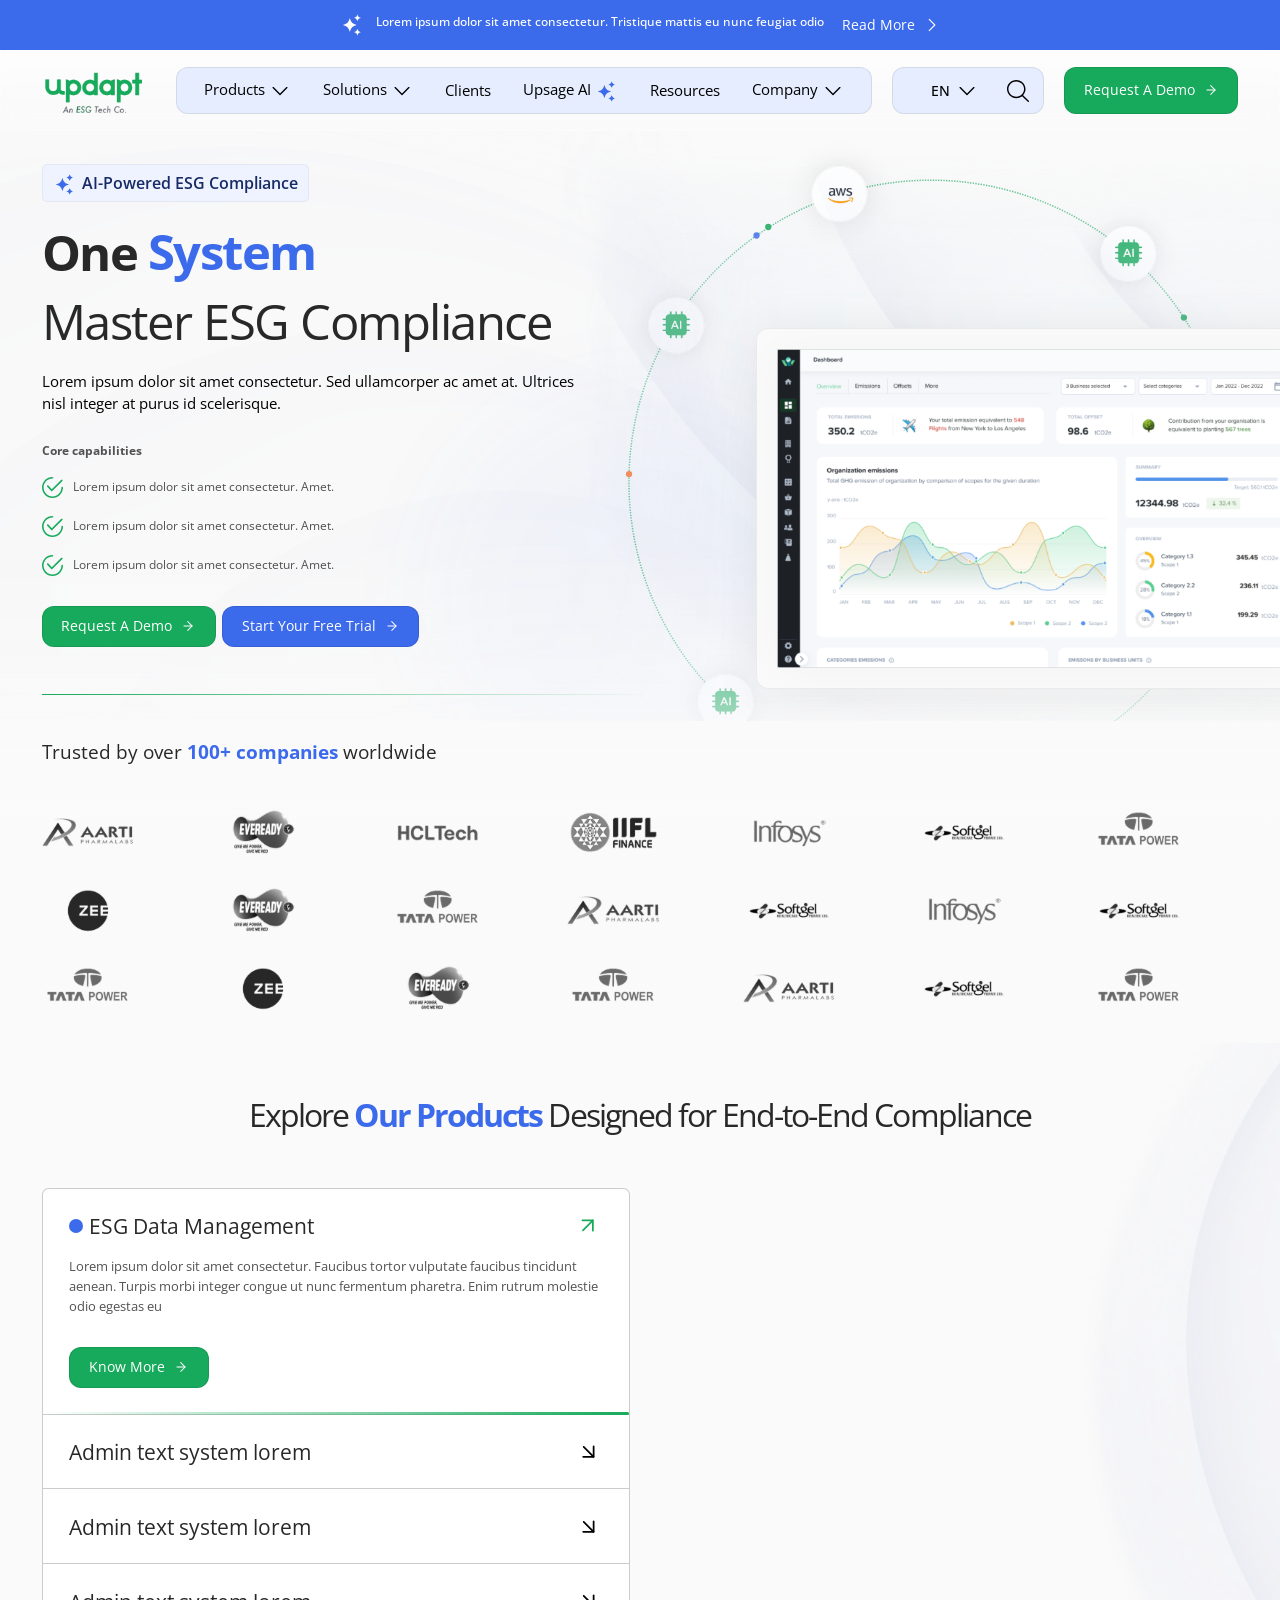
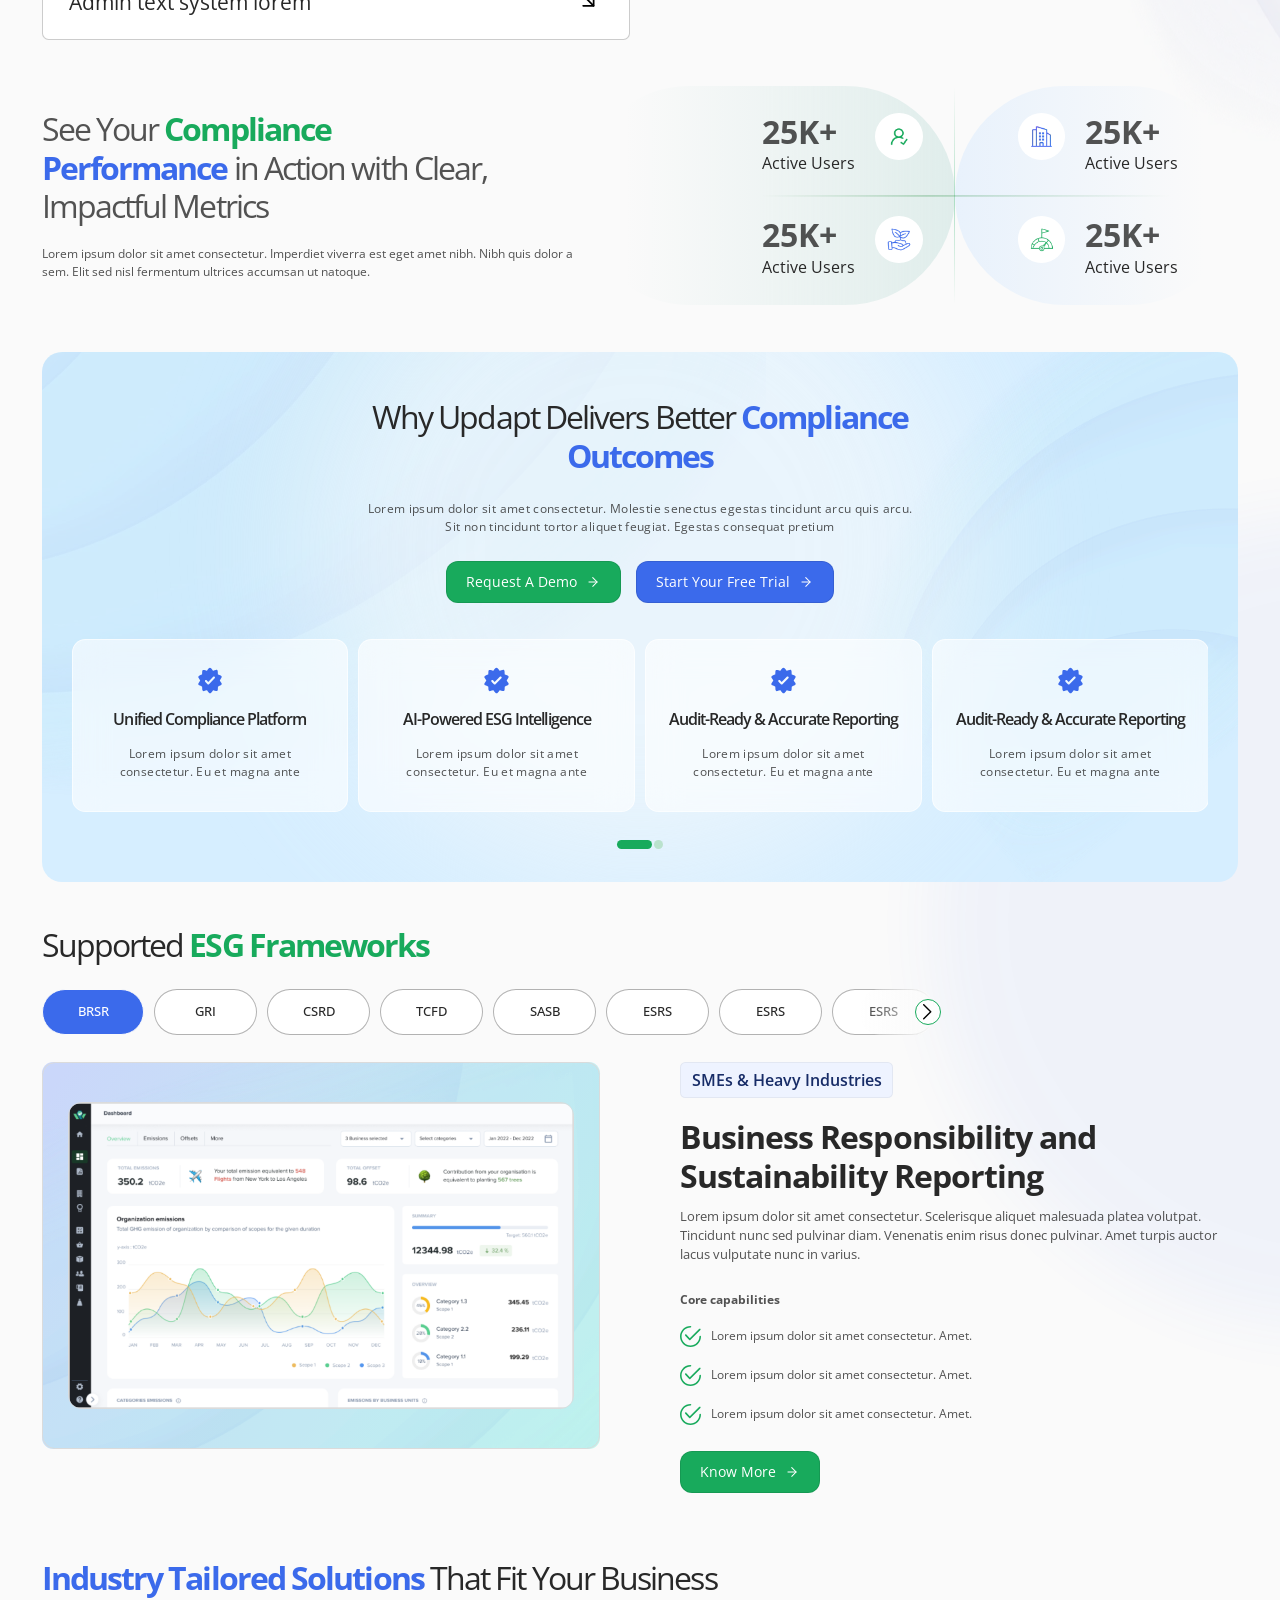
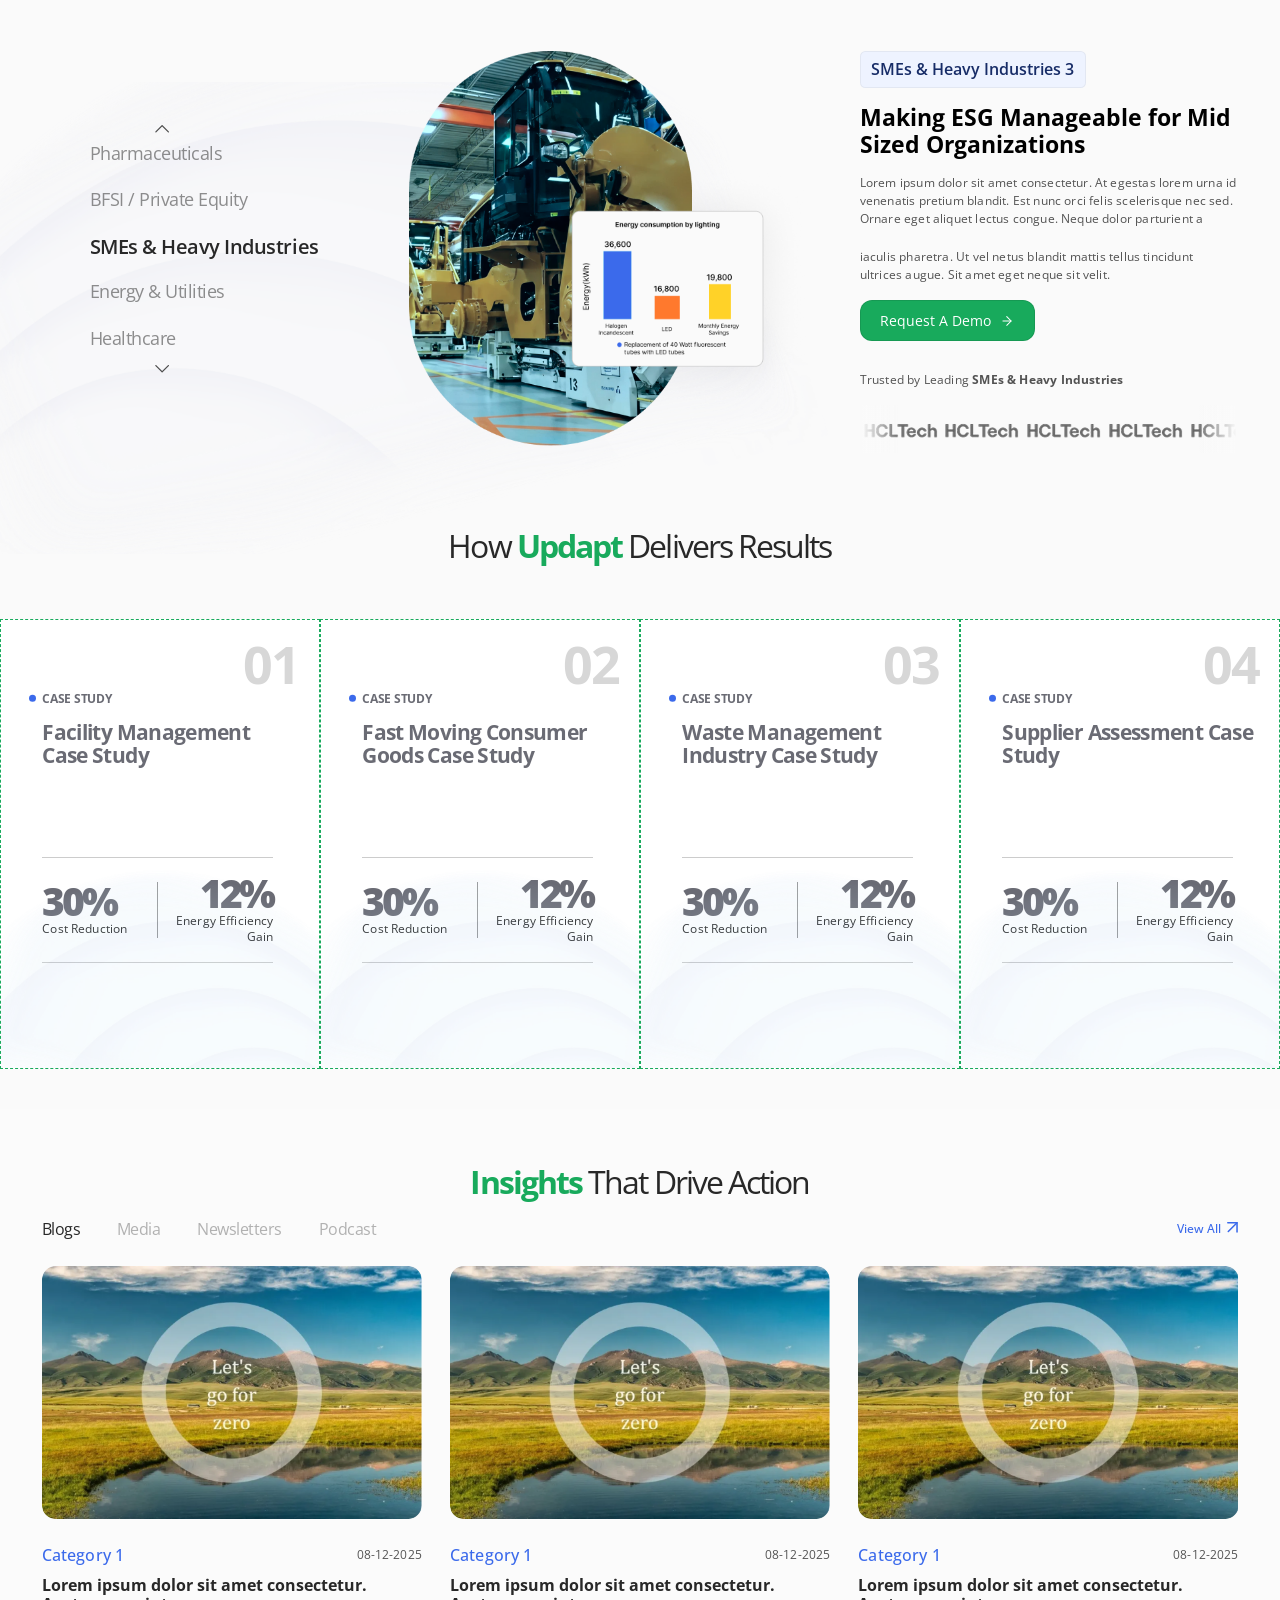
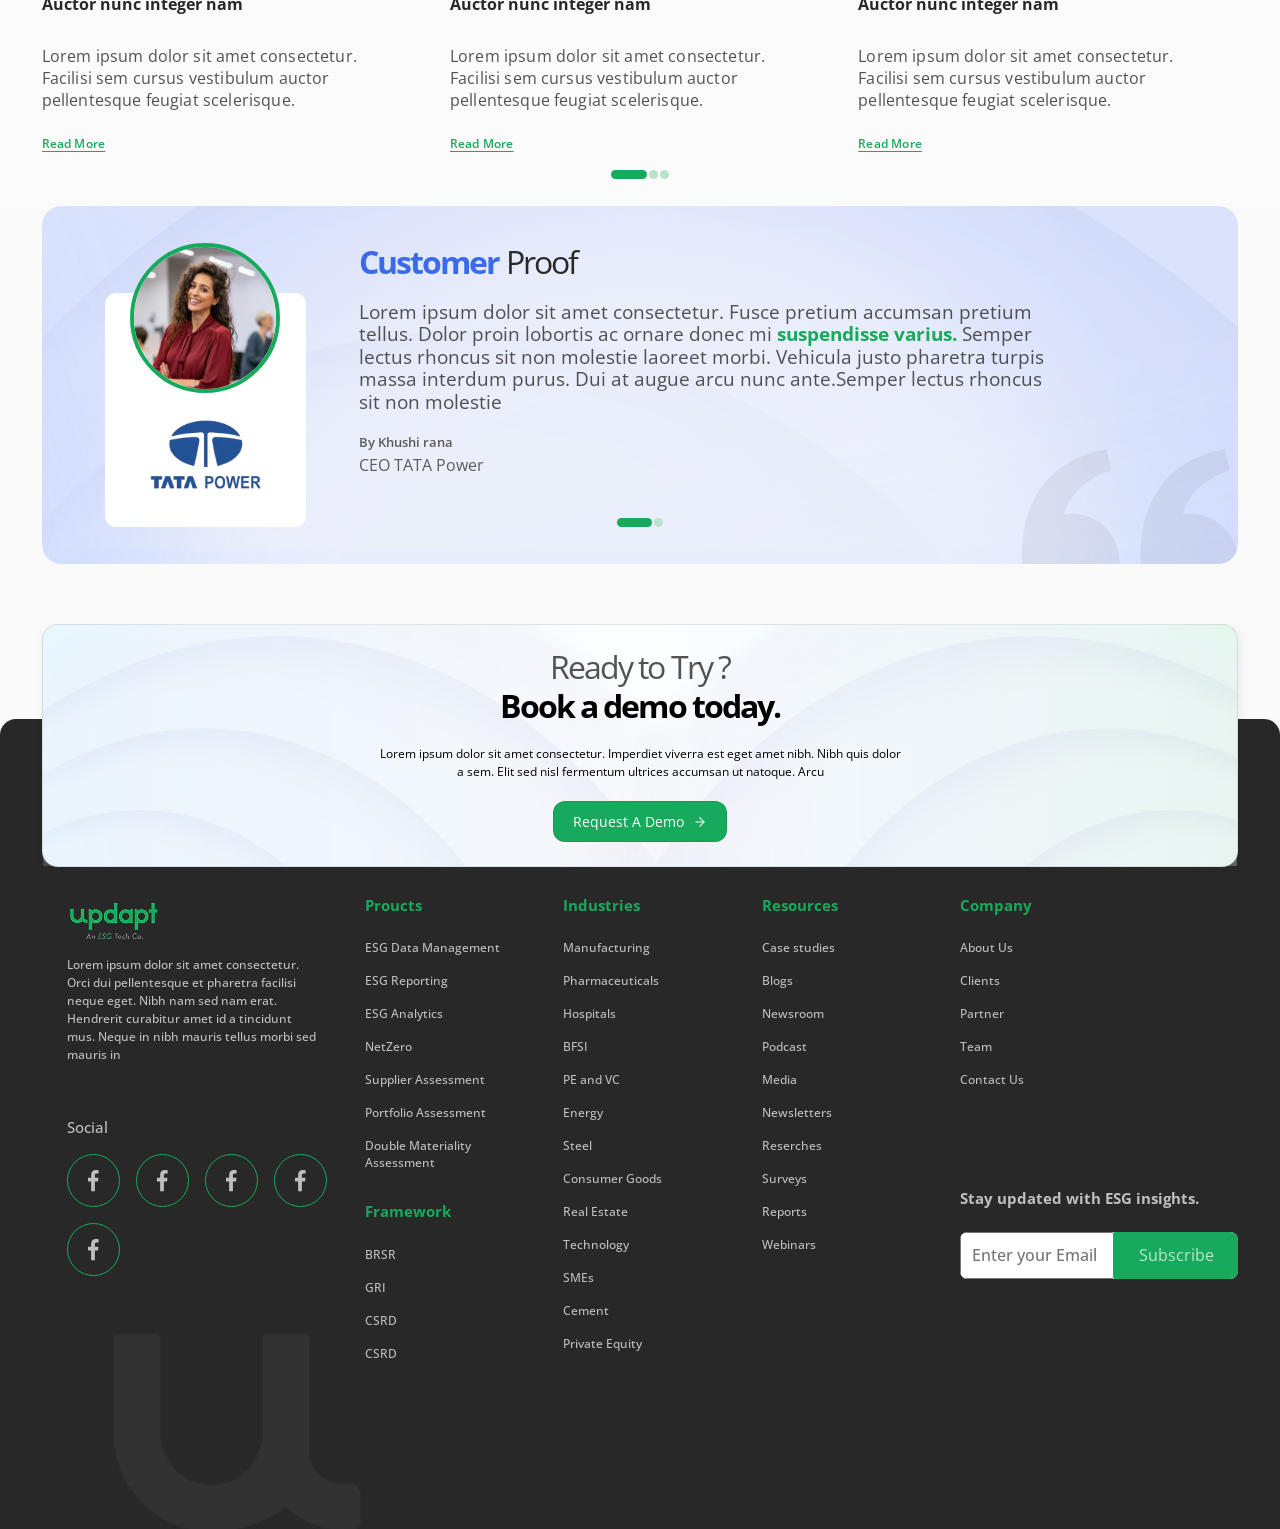
==== commit 1f4d65d2: "updapt_nav_footer_menu_link" ====
--- a/index.html
+++ b/index.html
@@ -50,7 +50,7 @@
             <nav class="navbar">
                 <div class="custom-container">
                     <div class="navbar_wrap">
-                        <a class="header_logo" href="javascript:void(0);">
+                        <a class="header_logo" href="index.html">
                             <img class="img-fluid" src="assets/images/header/updapt-logo.webp" alt="Updapt Logo">
                         </a>
         
@@ -76,7 +76,7 @@
                                         </a>
                                     </li>
                                     <li class="menu_item has-dropdown">
-                                        <a class="" href="javascript:void(0);">Clients 
+                                        <a class="" href="client.html">Clients 
                                         </a>
                                     </li>
                                     <li class="menu_item has-dropdown">
@@ -3031,8 +3031,8 @@
                                         <h5 class="text-green fs-22 fw-700">Resources</h5>
                         
                                         <ul class="footer_top_menu fs-18 fw-500 text-footer-cnt">
-                                            <li class=""><a href="javascript:void(0);">Case studies </a></li>
-                                            <li class=""><a href="javascript:void(0);">Blogs </a></li>
+                                            <li class=""><a href="case-studies.html">Case studies </a></li>
+                                            <li class=""><a href="blog-listing.html">Blogs </a></li>
                                             <li class=""><a href="javascript:void(0);">Newsroom </a></li>
                                             <li class=""><a href="javascript:void(0);">Podcast </a></li>
                                             <li class=""><a href="javascript:void(0);">Media </a></li>
@@ -3055,9 +3055,9 @@
                                         <h5 class="text-green fs-22 fw-700">Company</h5>
                         
                                         <ul class="footer_top_menu fs-18 fw-500 text-footer-cnt">
-                                            <li class=""><a href="javascript:void(0);">About Us </a></li>
-                                            <li class=""><a href="javascript:void(0);">Clients </a></li>
-                                            <li class=""><a href="javascript:void(0);">Partner </a></li>
+                                            <li class=""><a href="about-us.html">About Us </a></li>
+                                            <li class=""><a href="client.html">Clients </a></li>
+                                            <li class=""><a href="partner.html">Partner </a></li>
                                             <li class=""><a href="javascript:void(0);">Team </a></li>
                                             <li class=""><a href="javascript:void(0);">Contact Us </a></li>
                                         </ul>
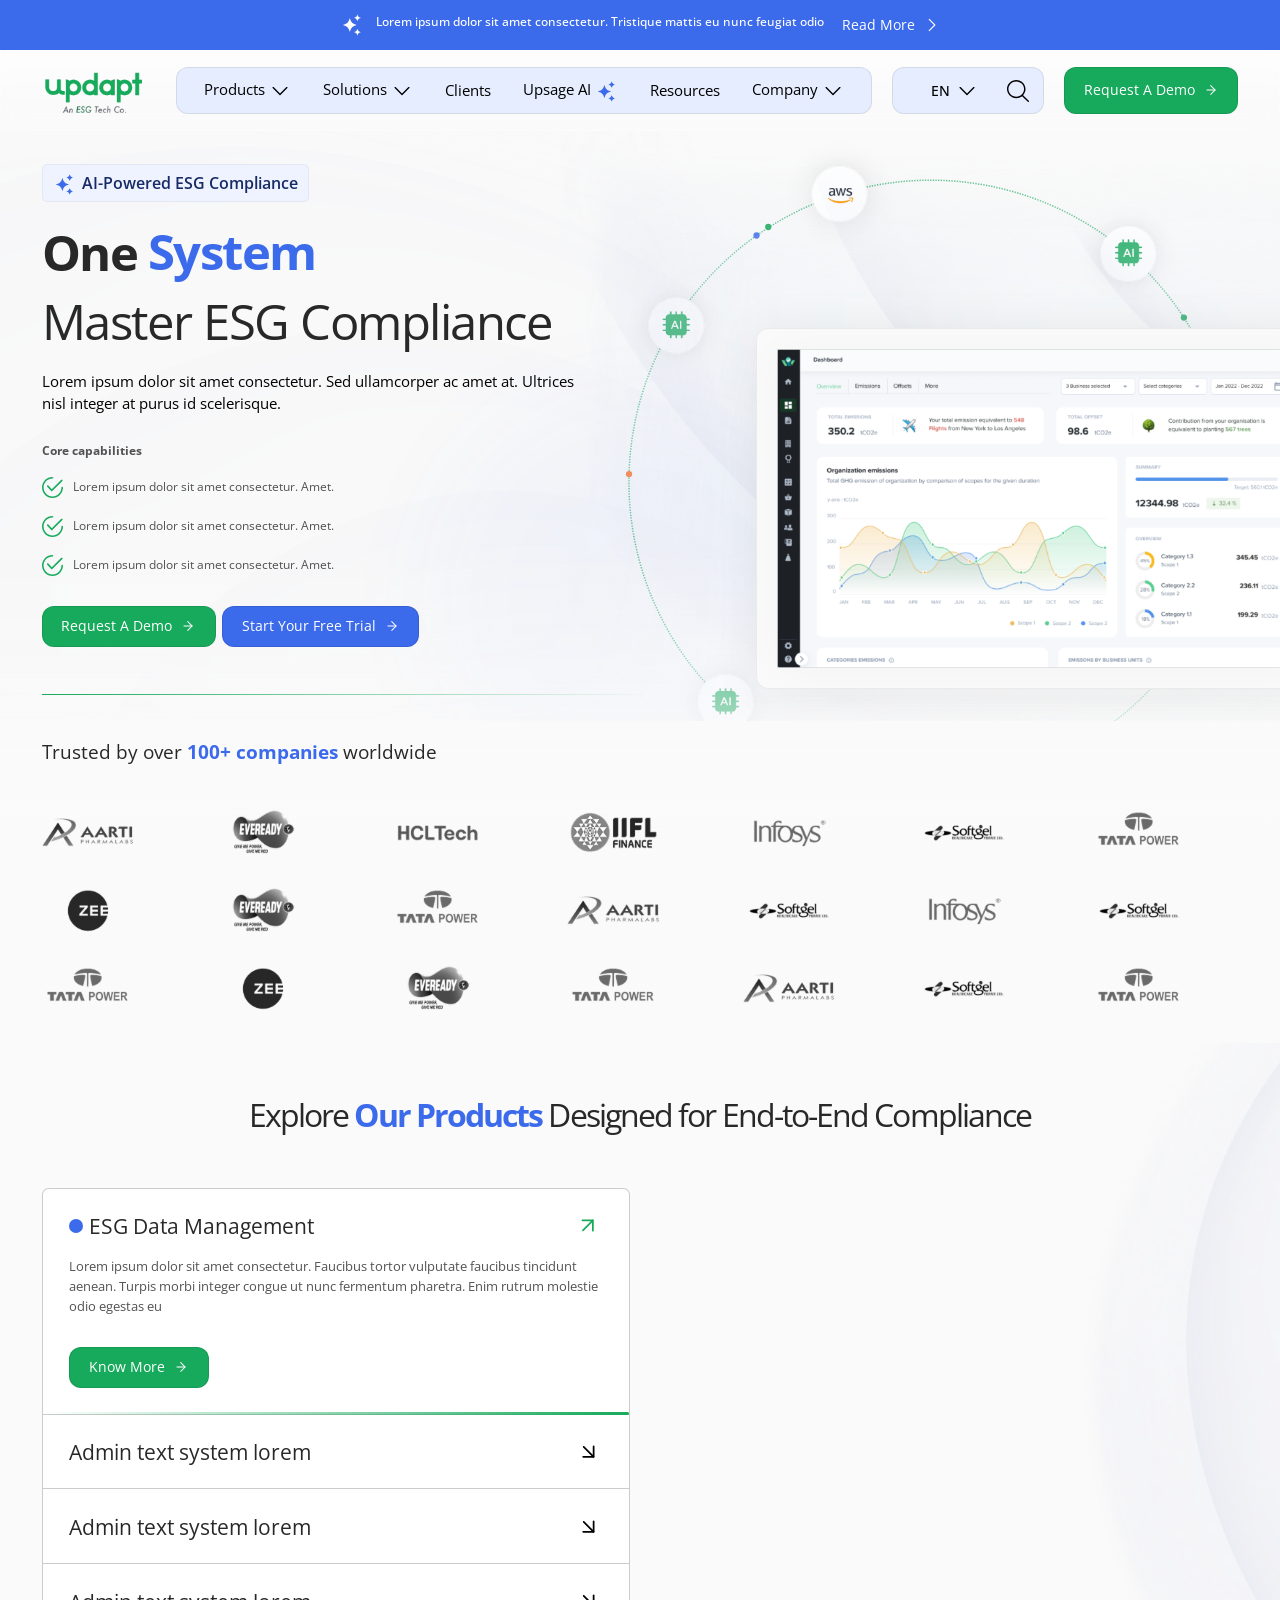
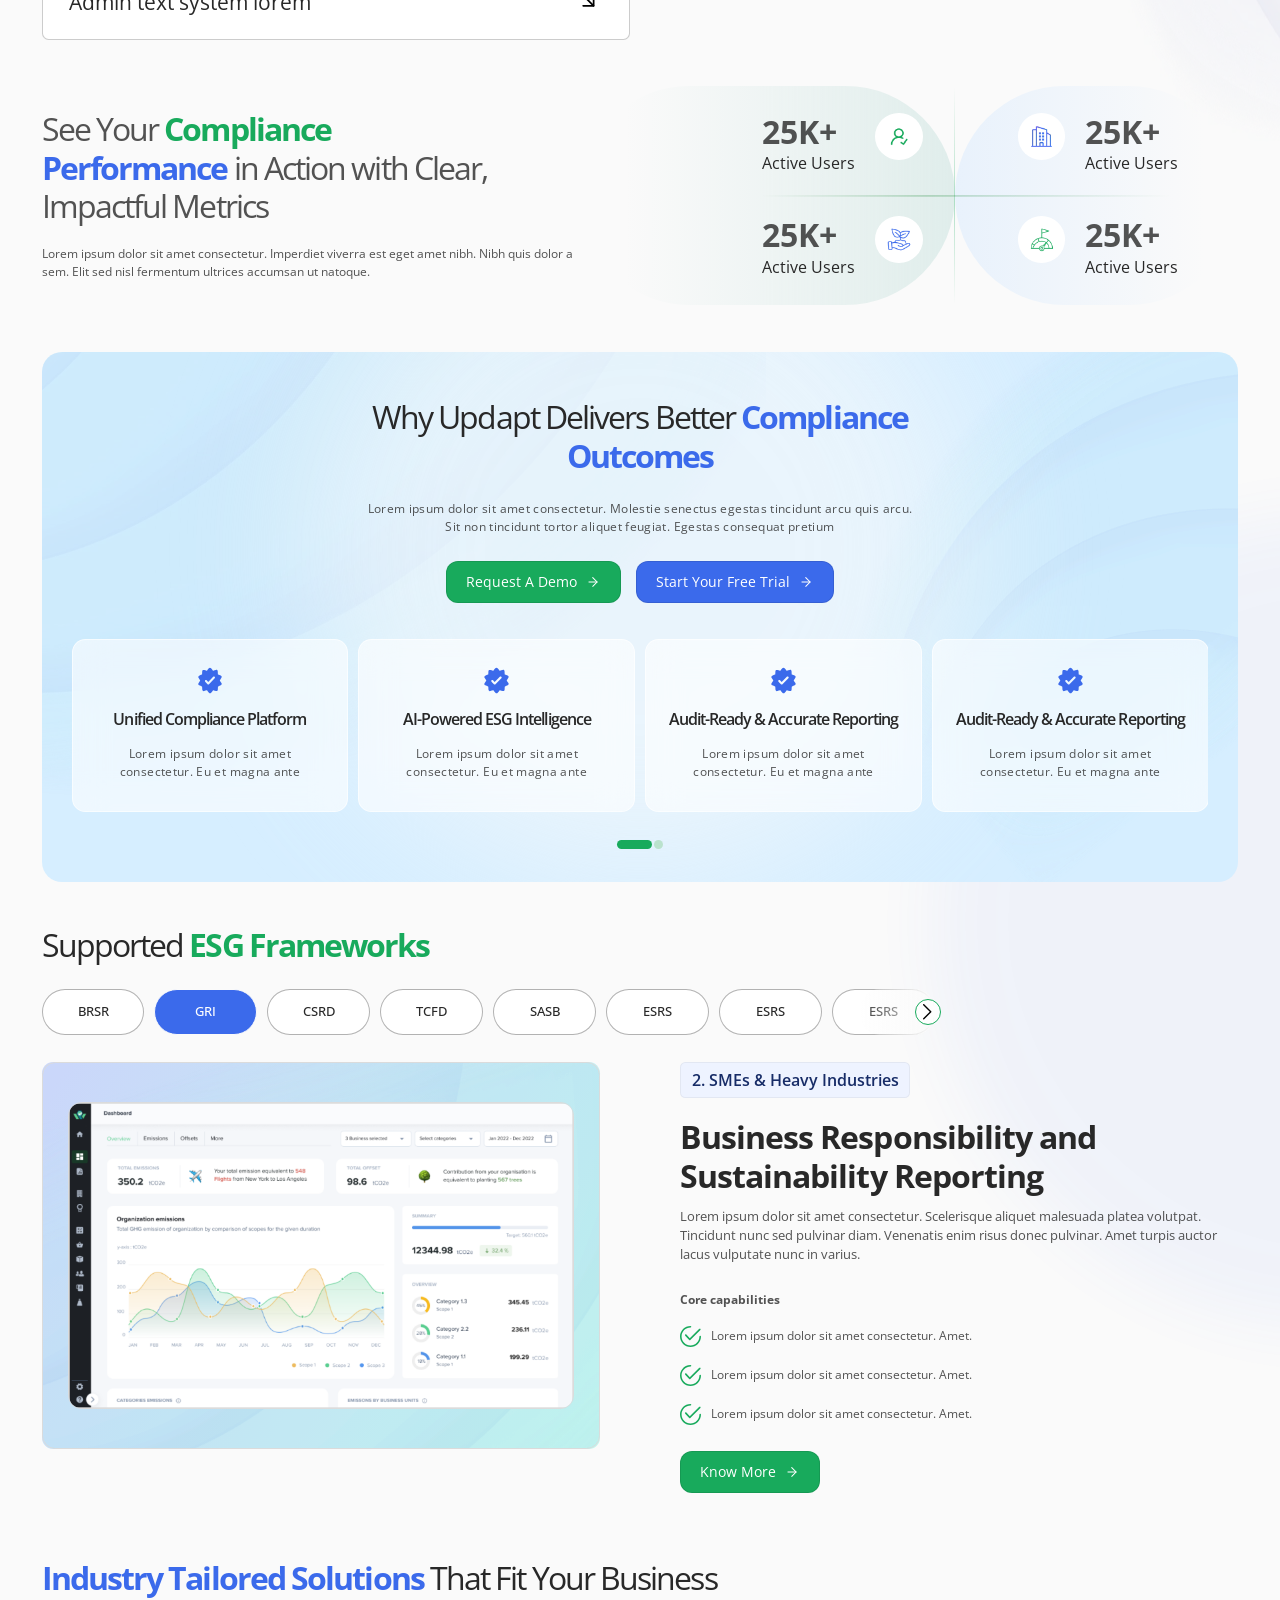
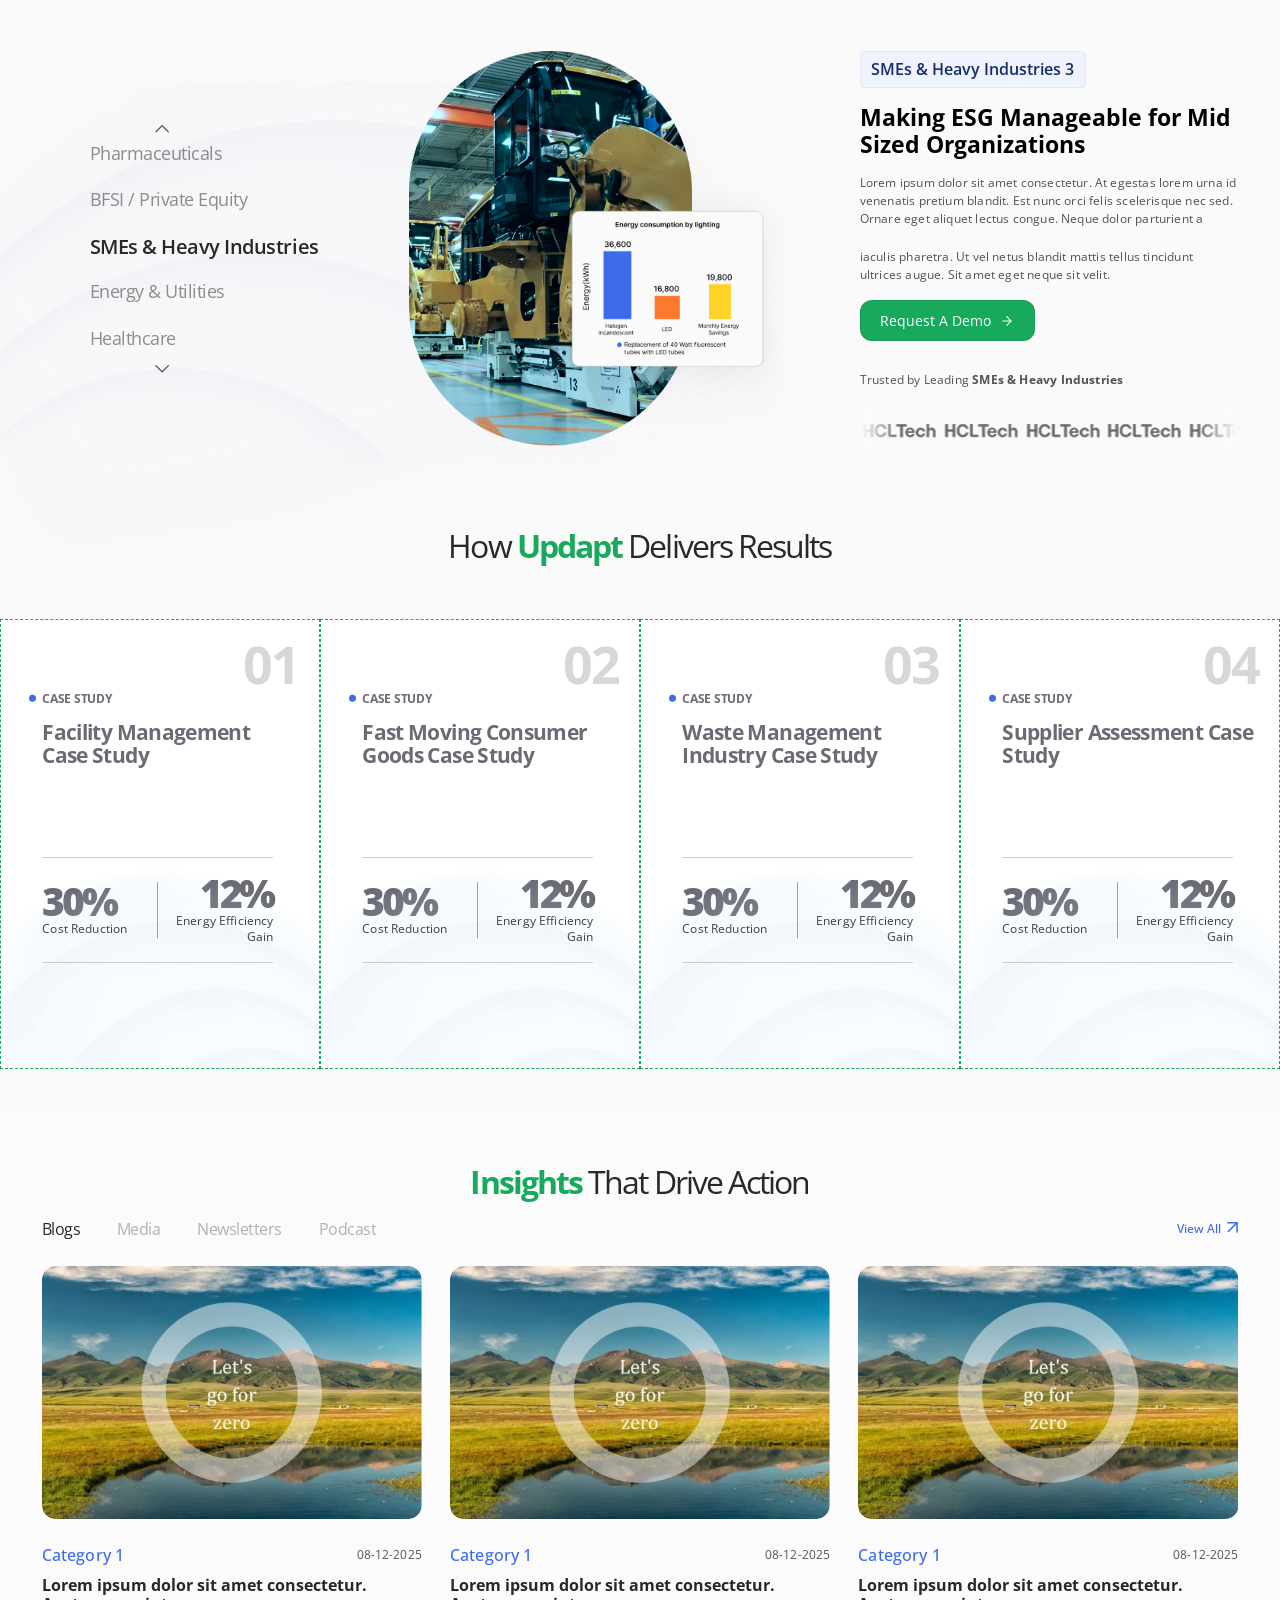
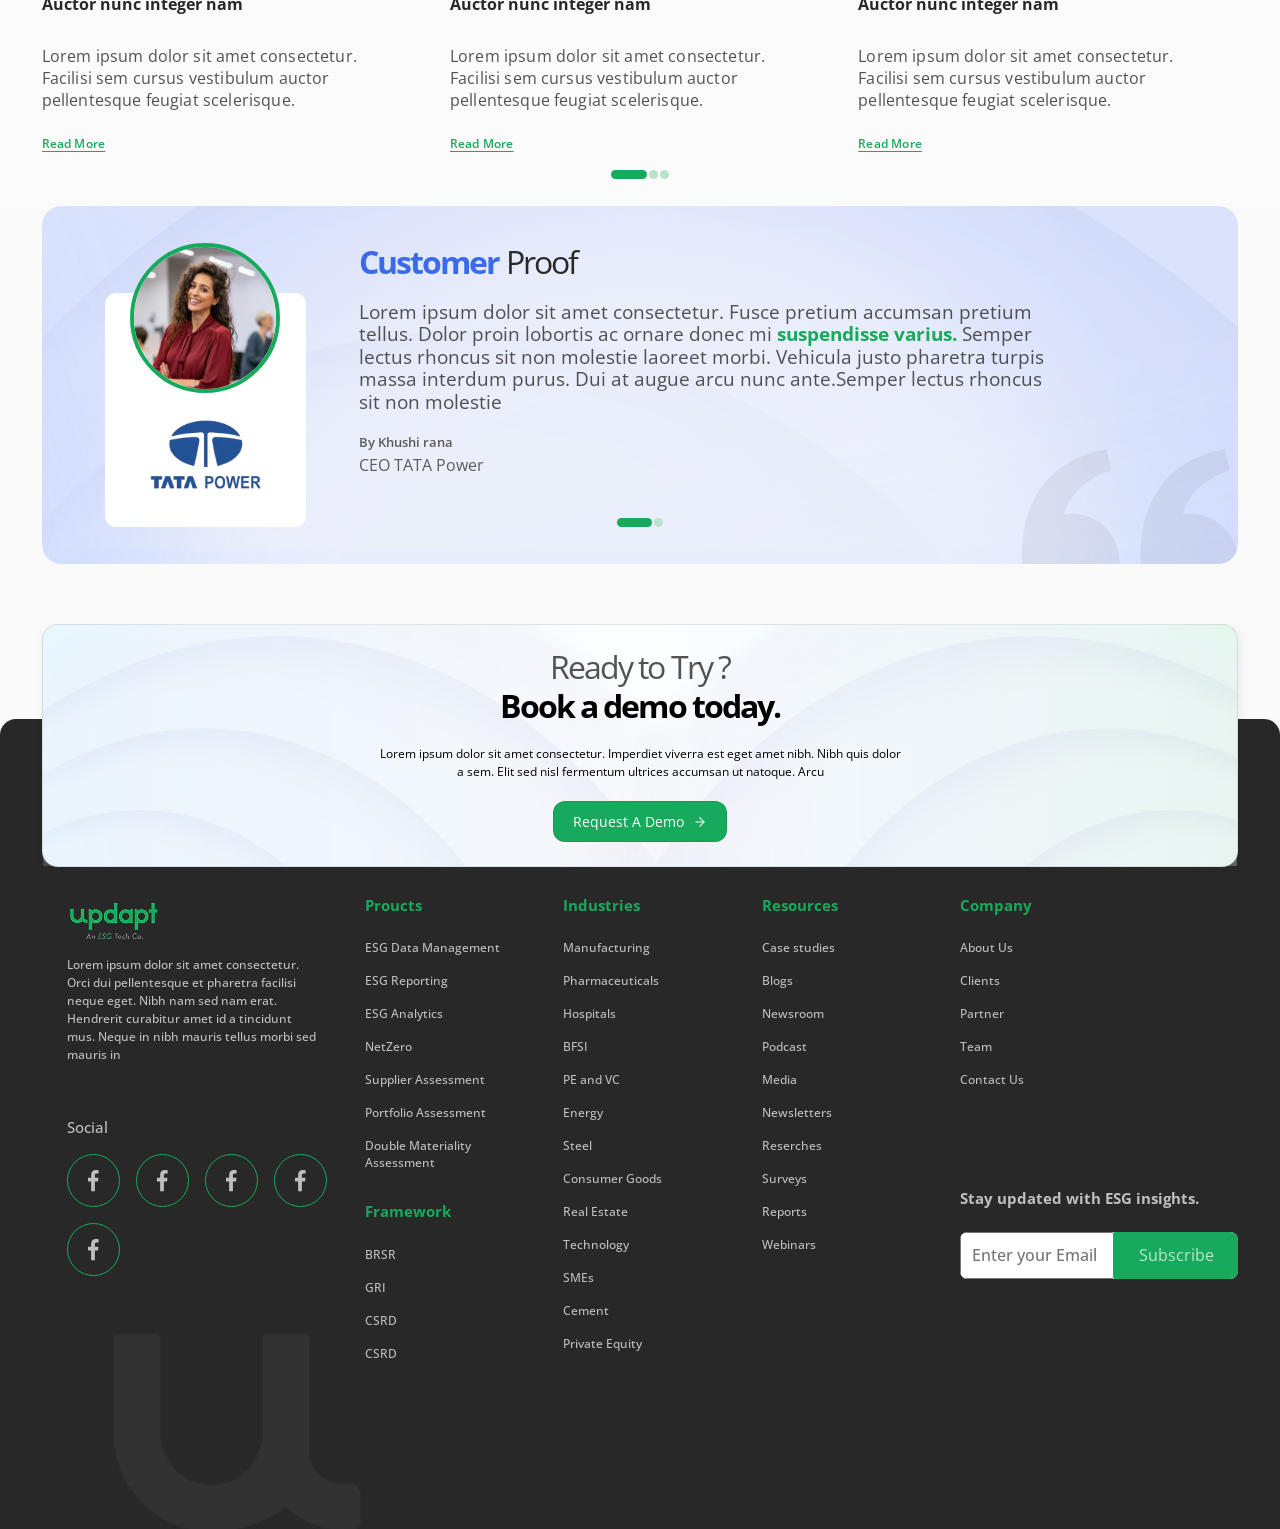
==== commit ab837823: "updapt index file update" ====
--- a/index.html
+++ b/index.html
@@ -14,7 +14,7 @@
         <header class="header">
             <div class="top_header bg-purple">
                 <div class="top_strip d-flex justify-content-center align-items-center">
-        
+         
                     <div class="content_wrap fw-500 text-white d-flex fs-18">
                         <span>
                             <svg xmlns="http://www.w3.org/2000/svg" width="24" height="24" viewBox="0 0 24 24" fill="none">
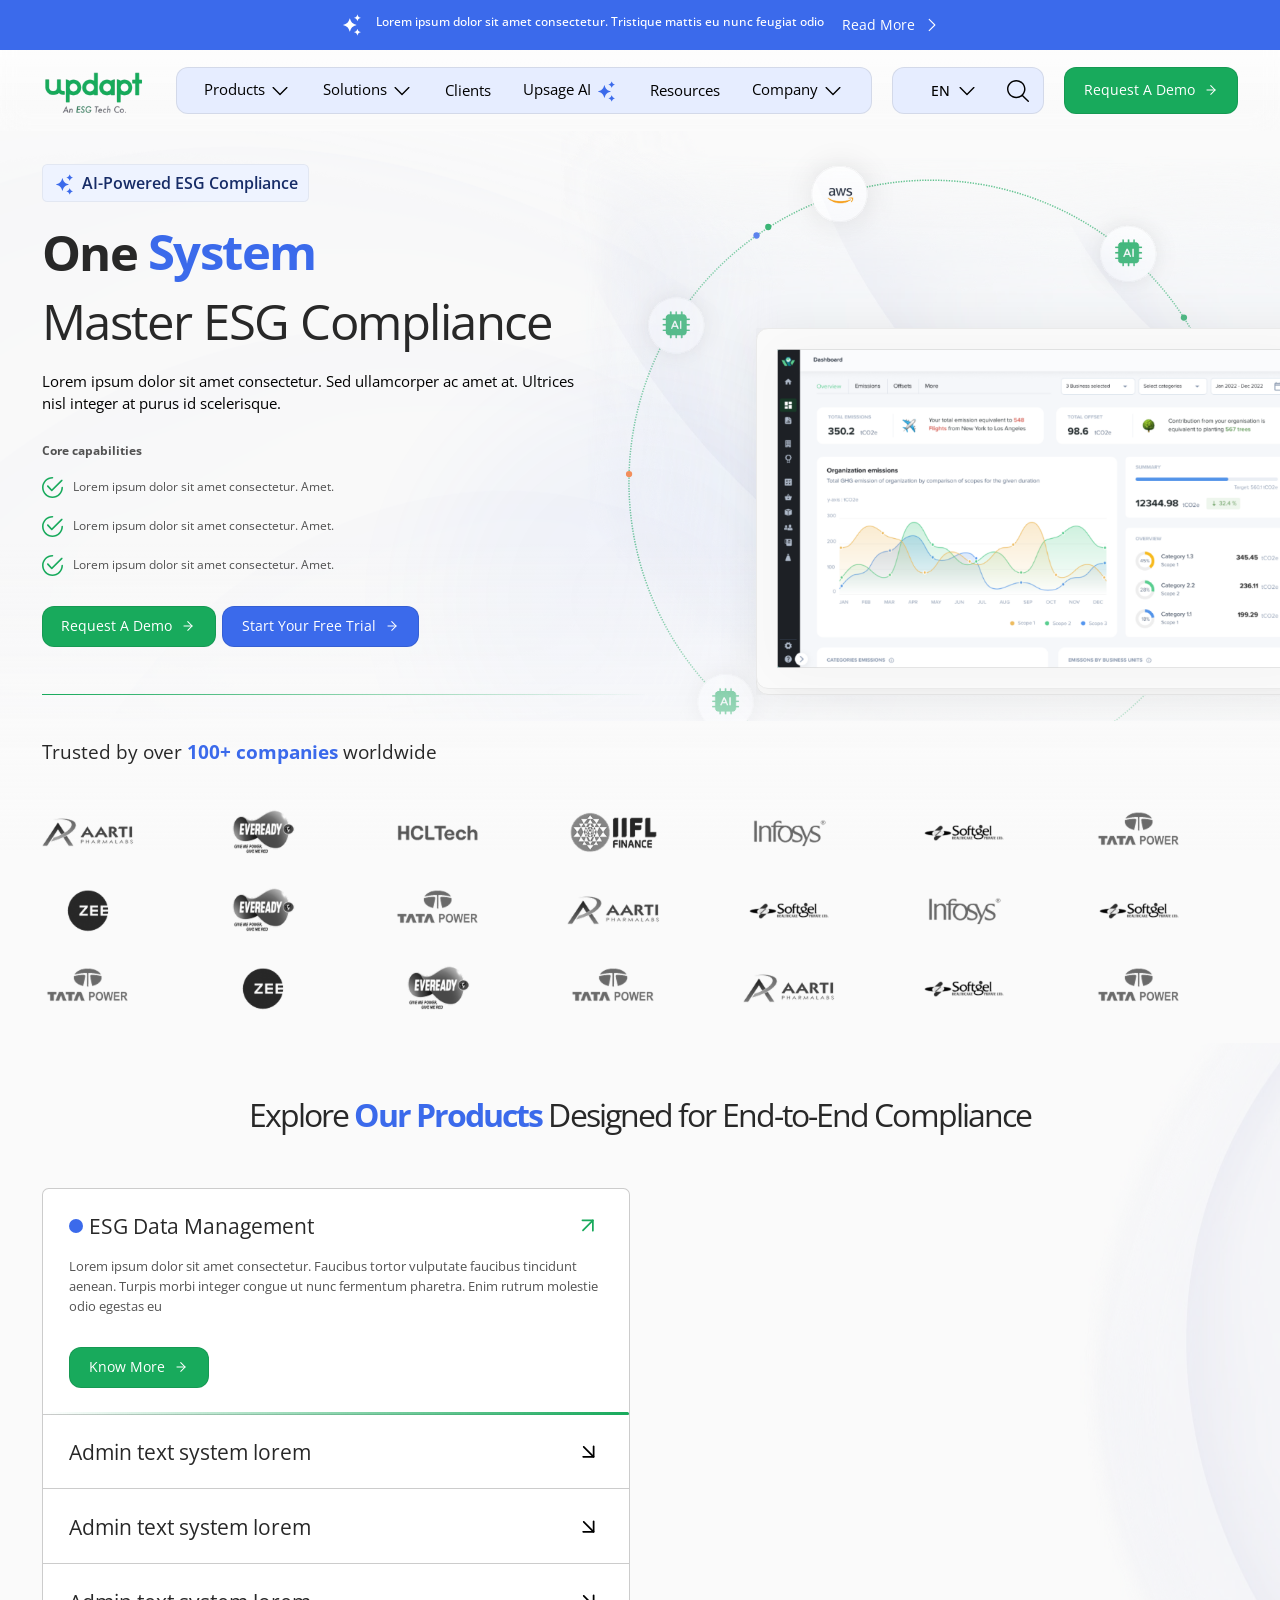
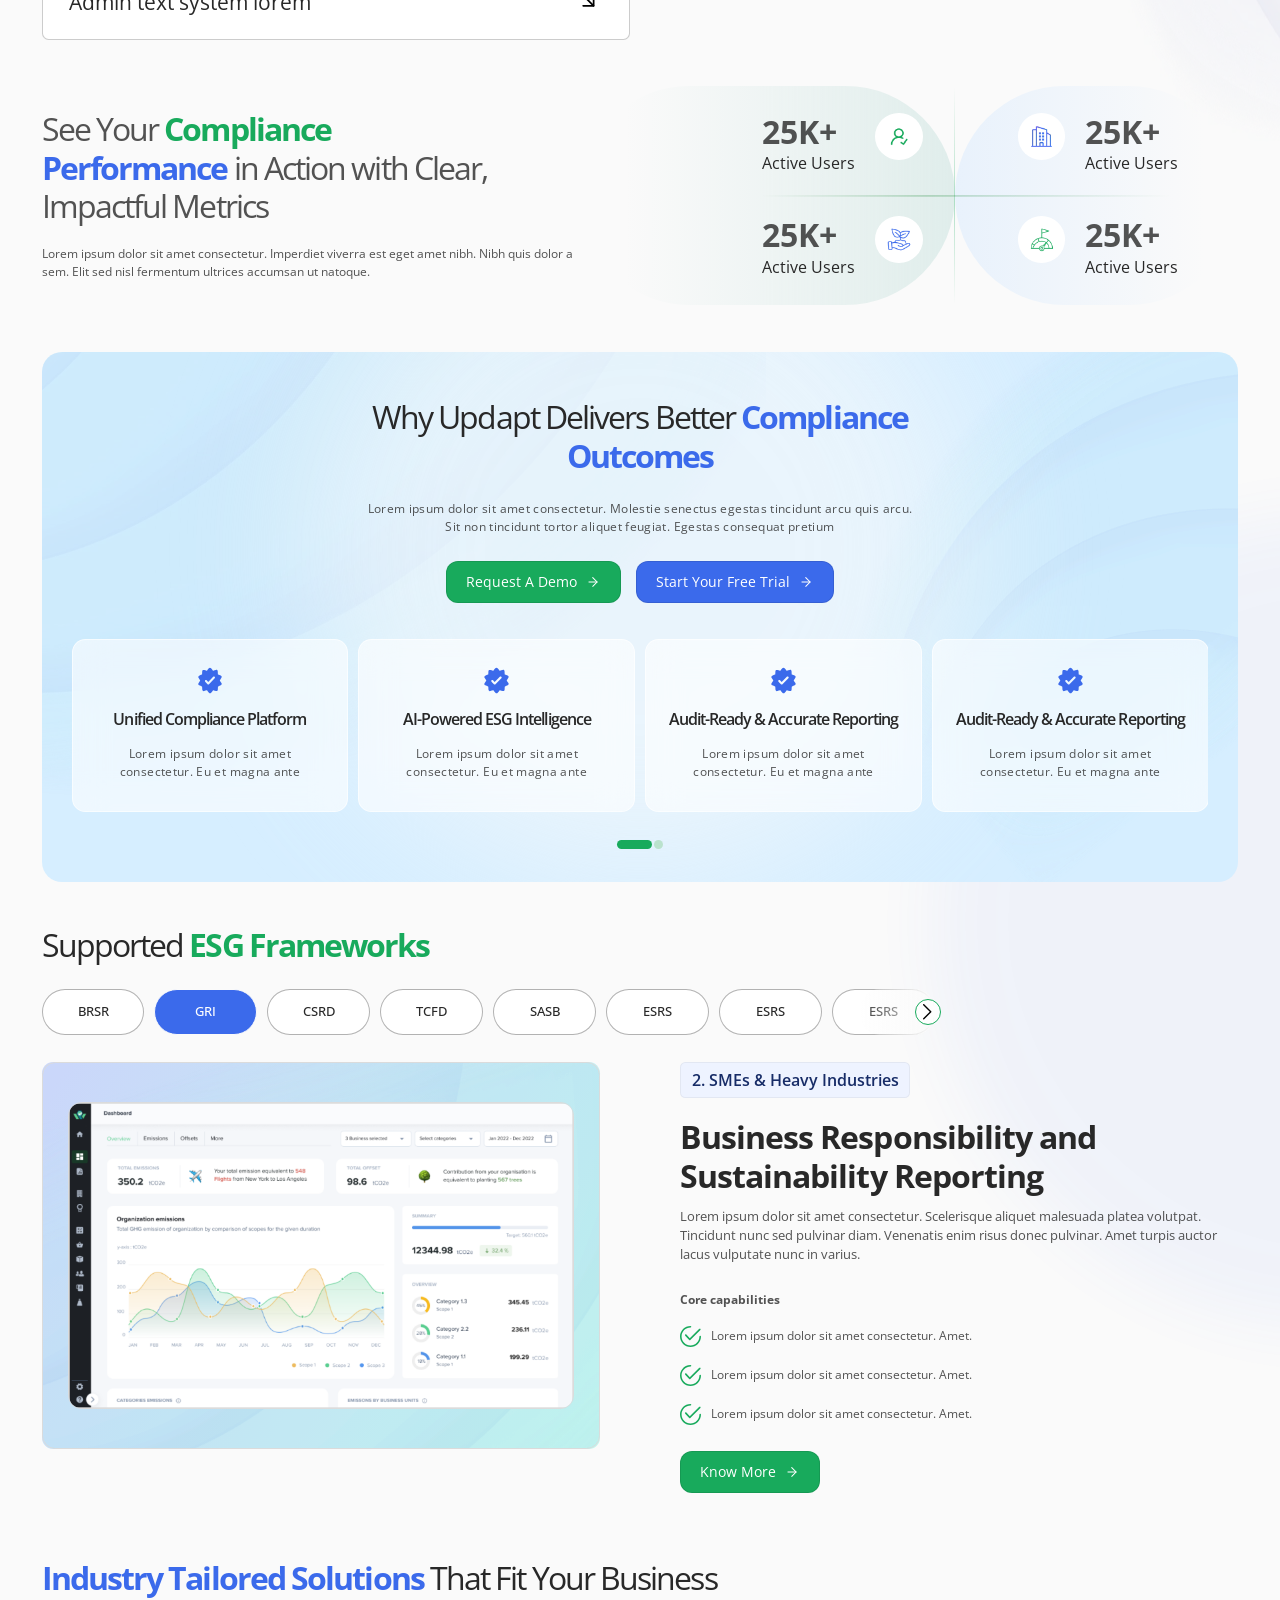
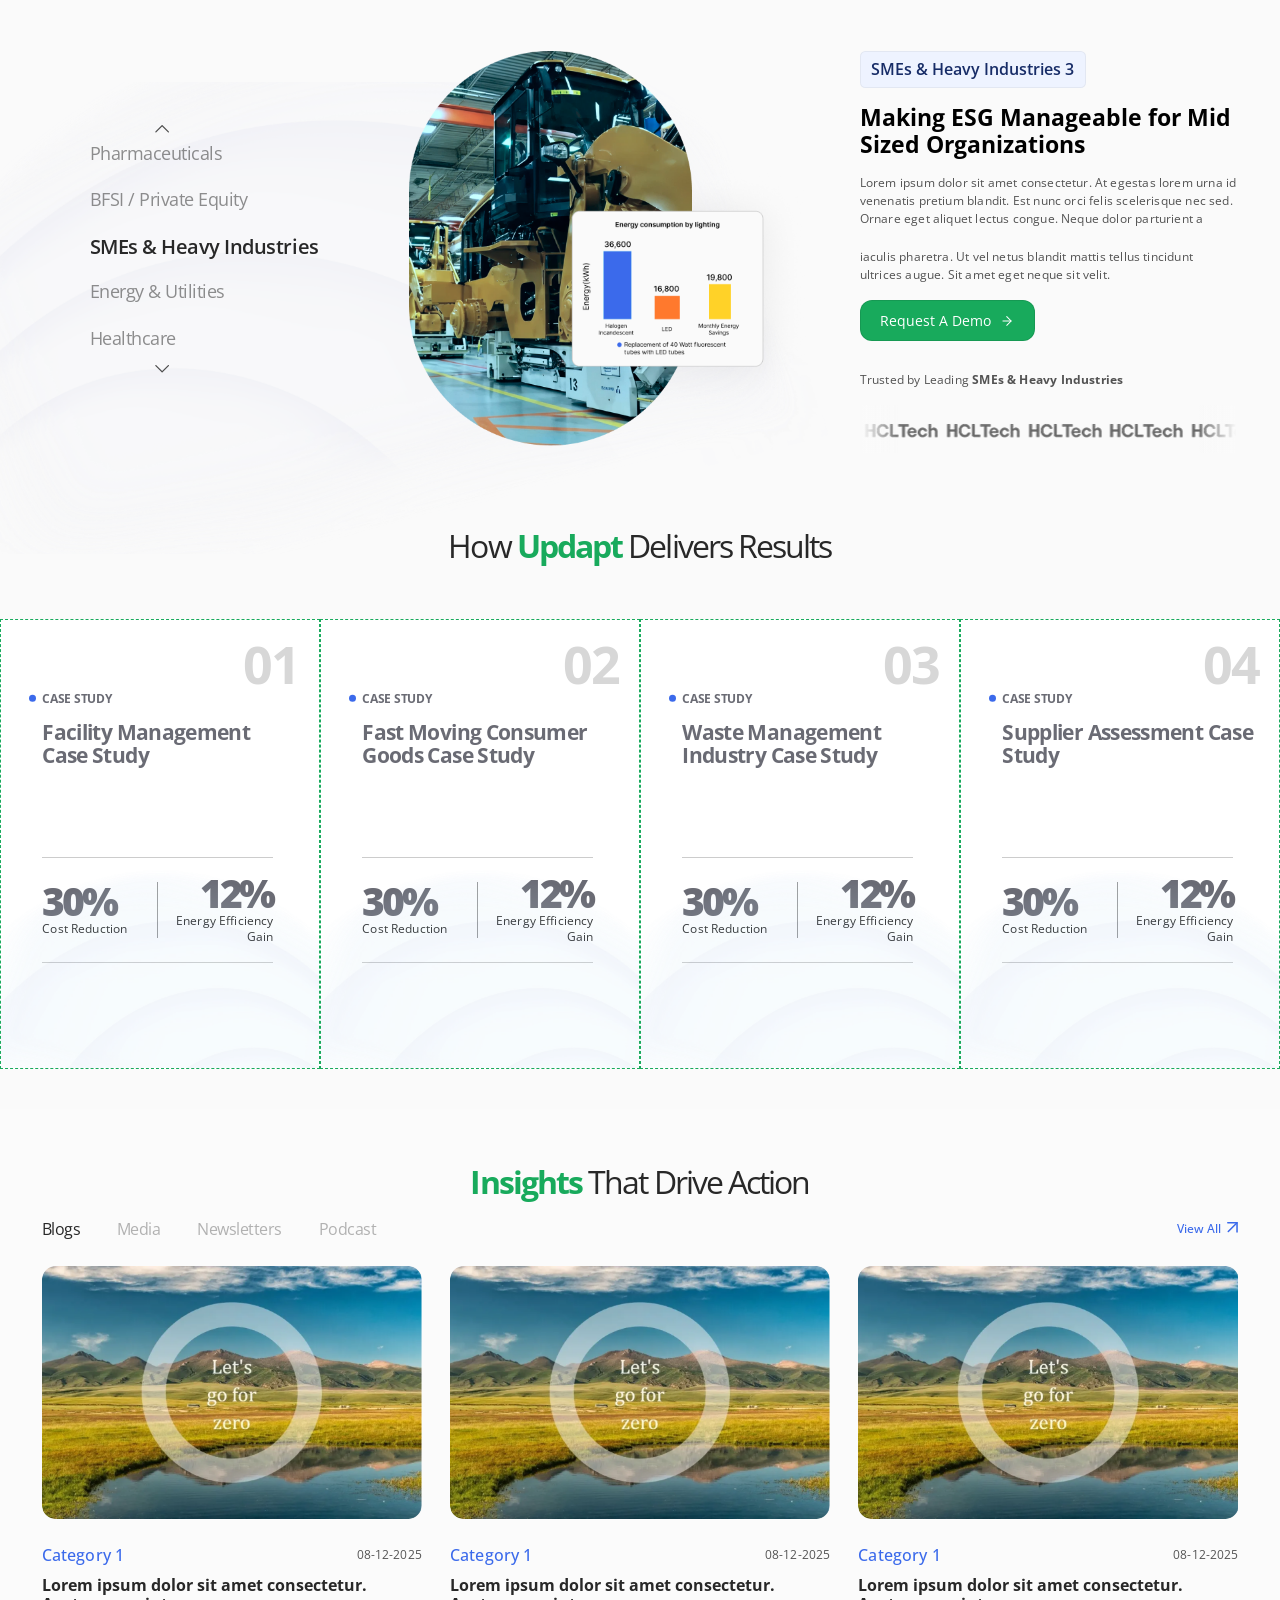
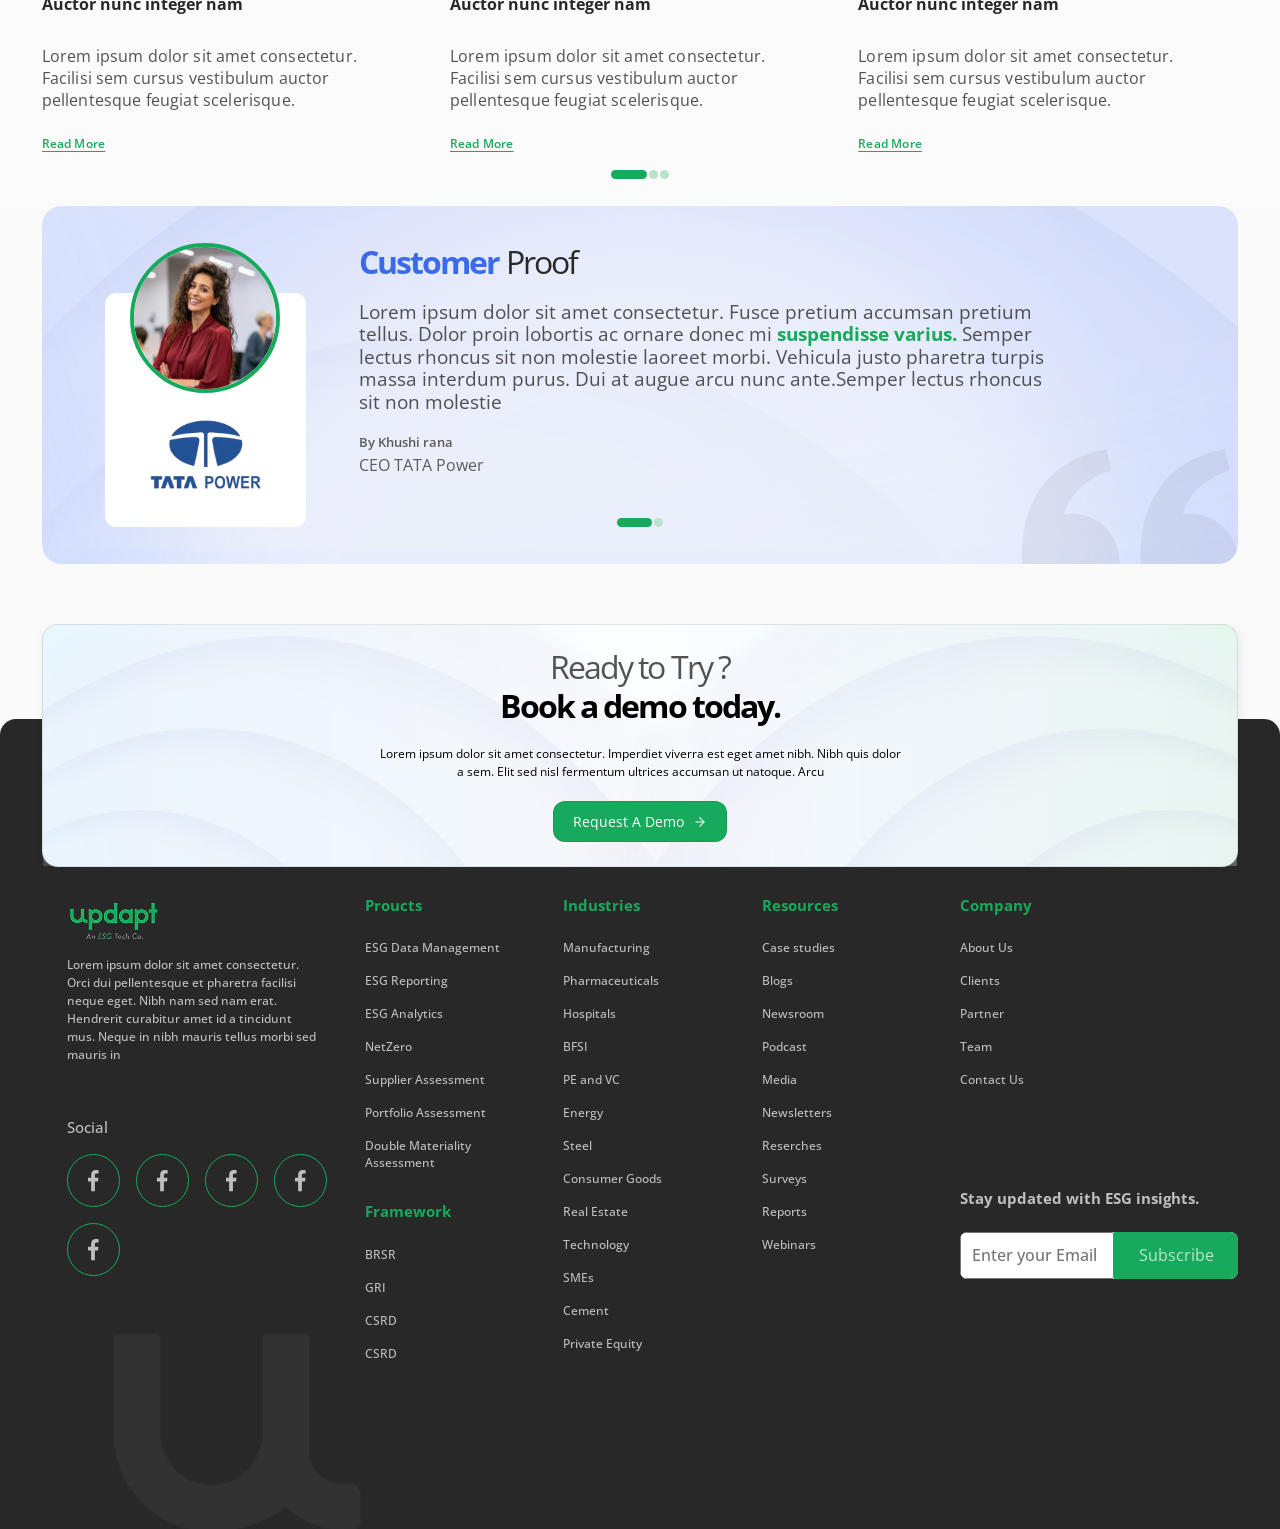
==== commit 22705237: "favicon update" ====
--- a/index.html
+++ b/index.html
@@ -5,6 +5,7 @@
     <meta charset="UTF-8">
     <meta name="viewport" content="width=device-width, initial-scale=1.0">
     <title>Updapt | Home</title>
+    <link rel="icon" href="assets/images/header/updapt-logo.webp" type="image/x-icon">
     <link rel="stylesheet" href="assets/css/custom-style.css">
 </head>
 
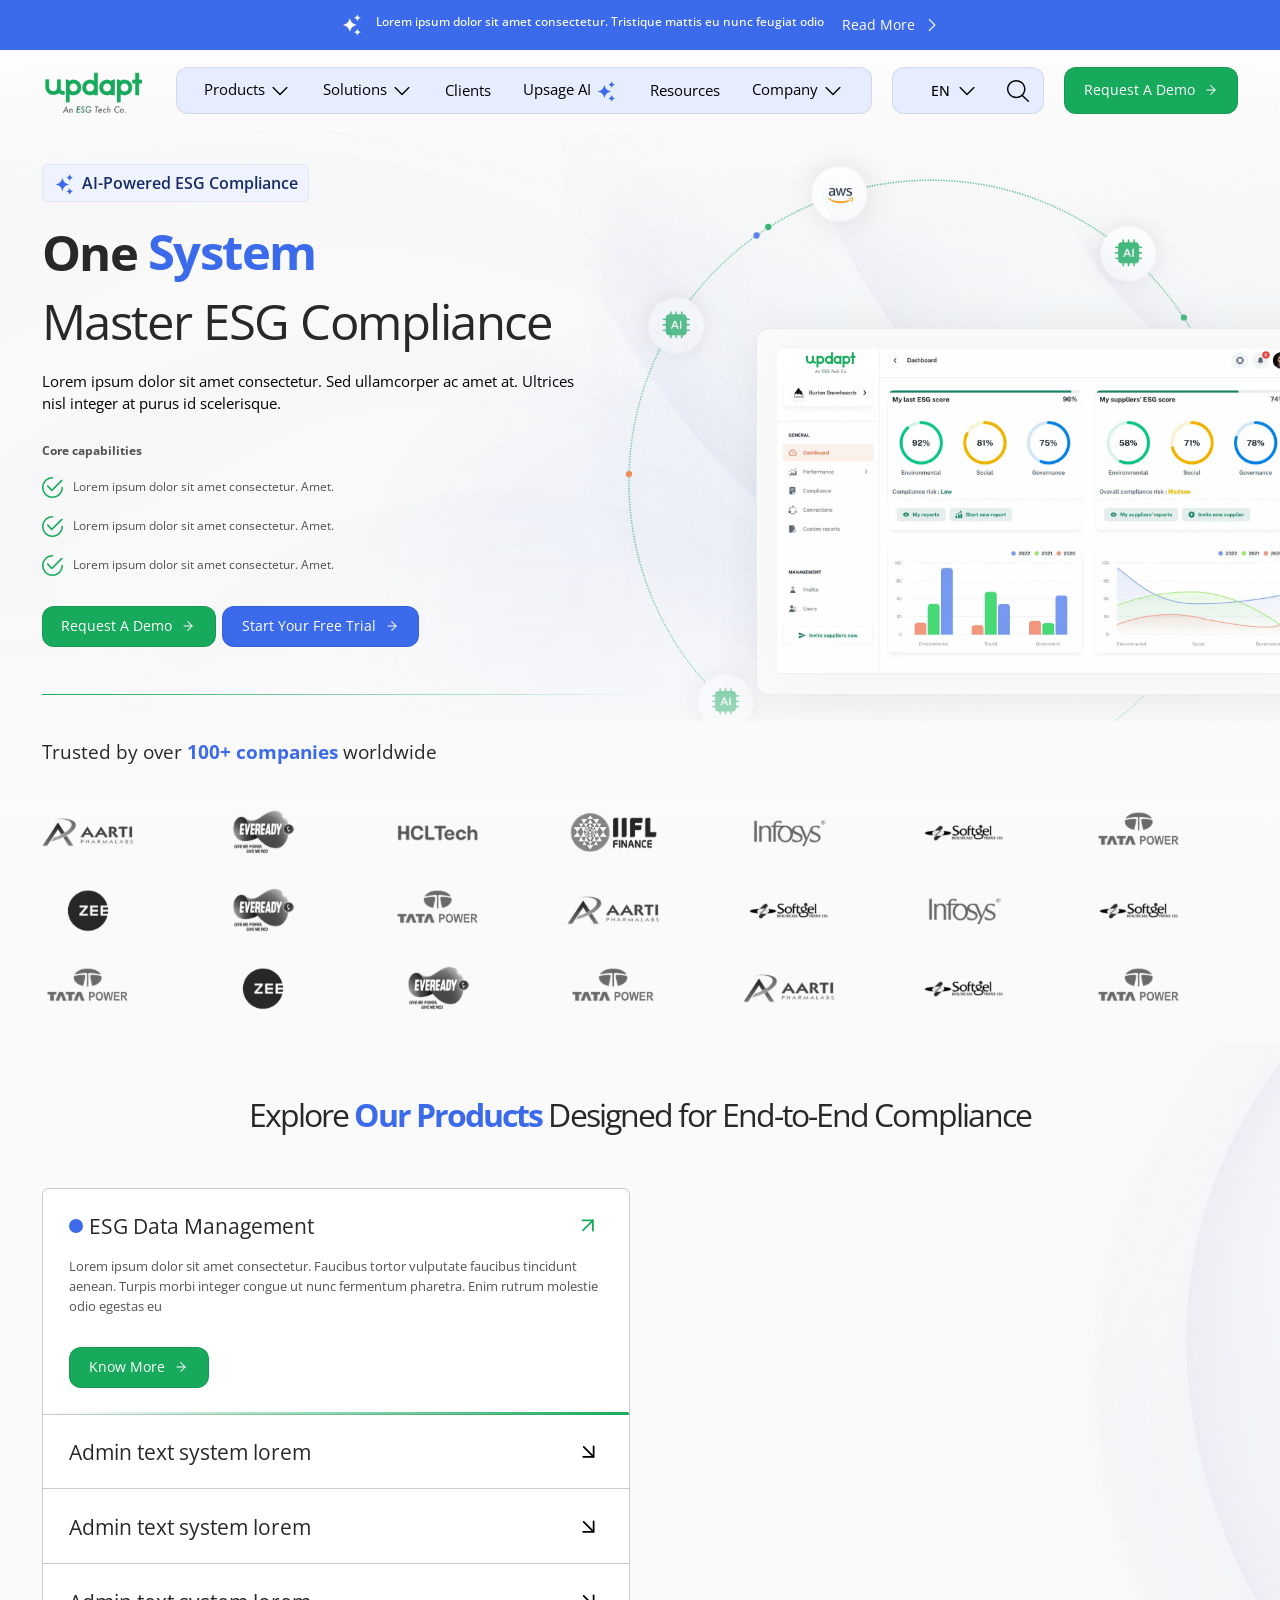
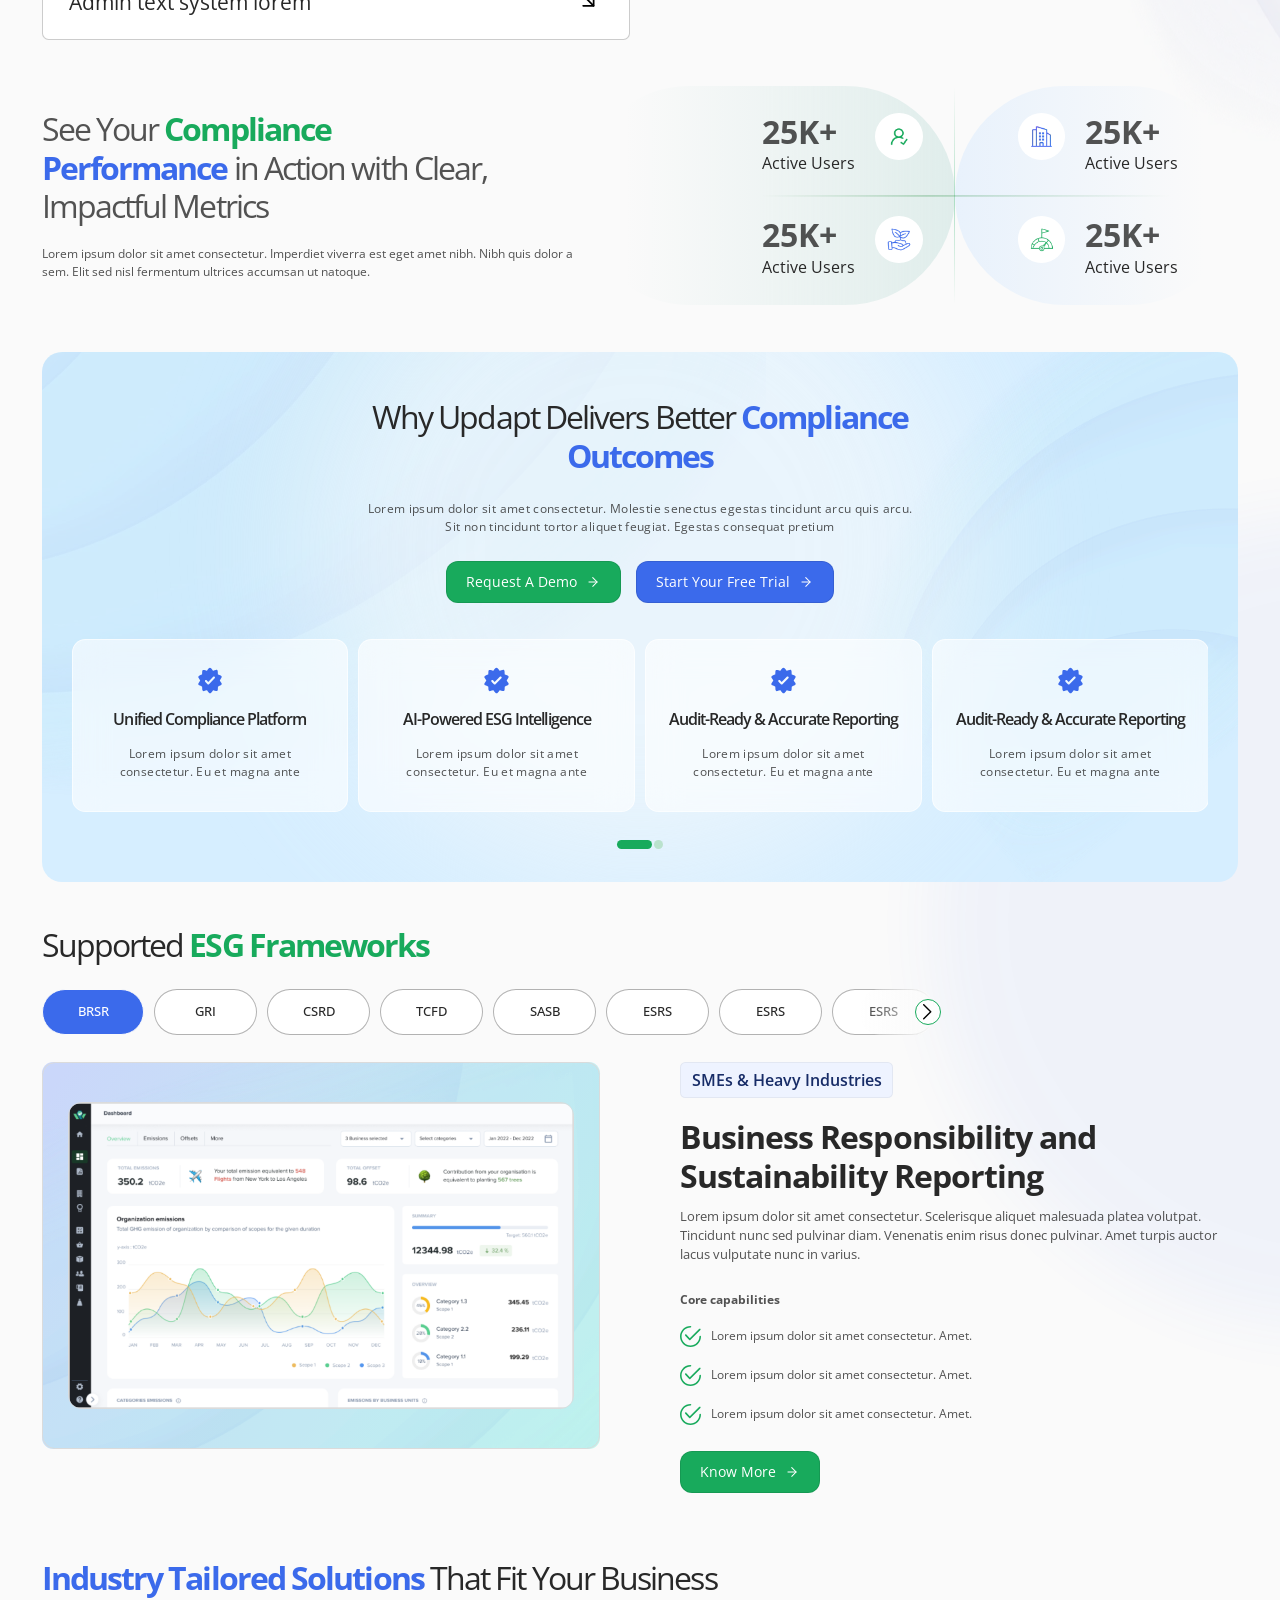
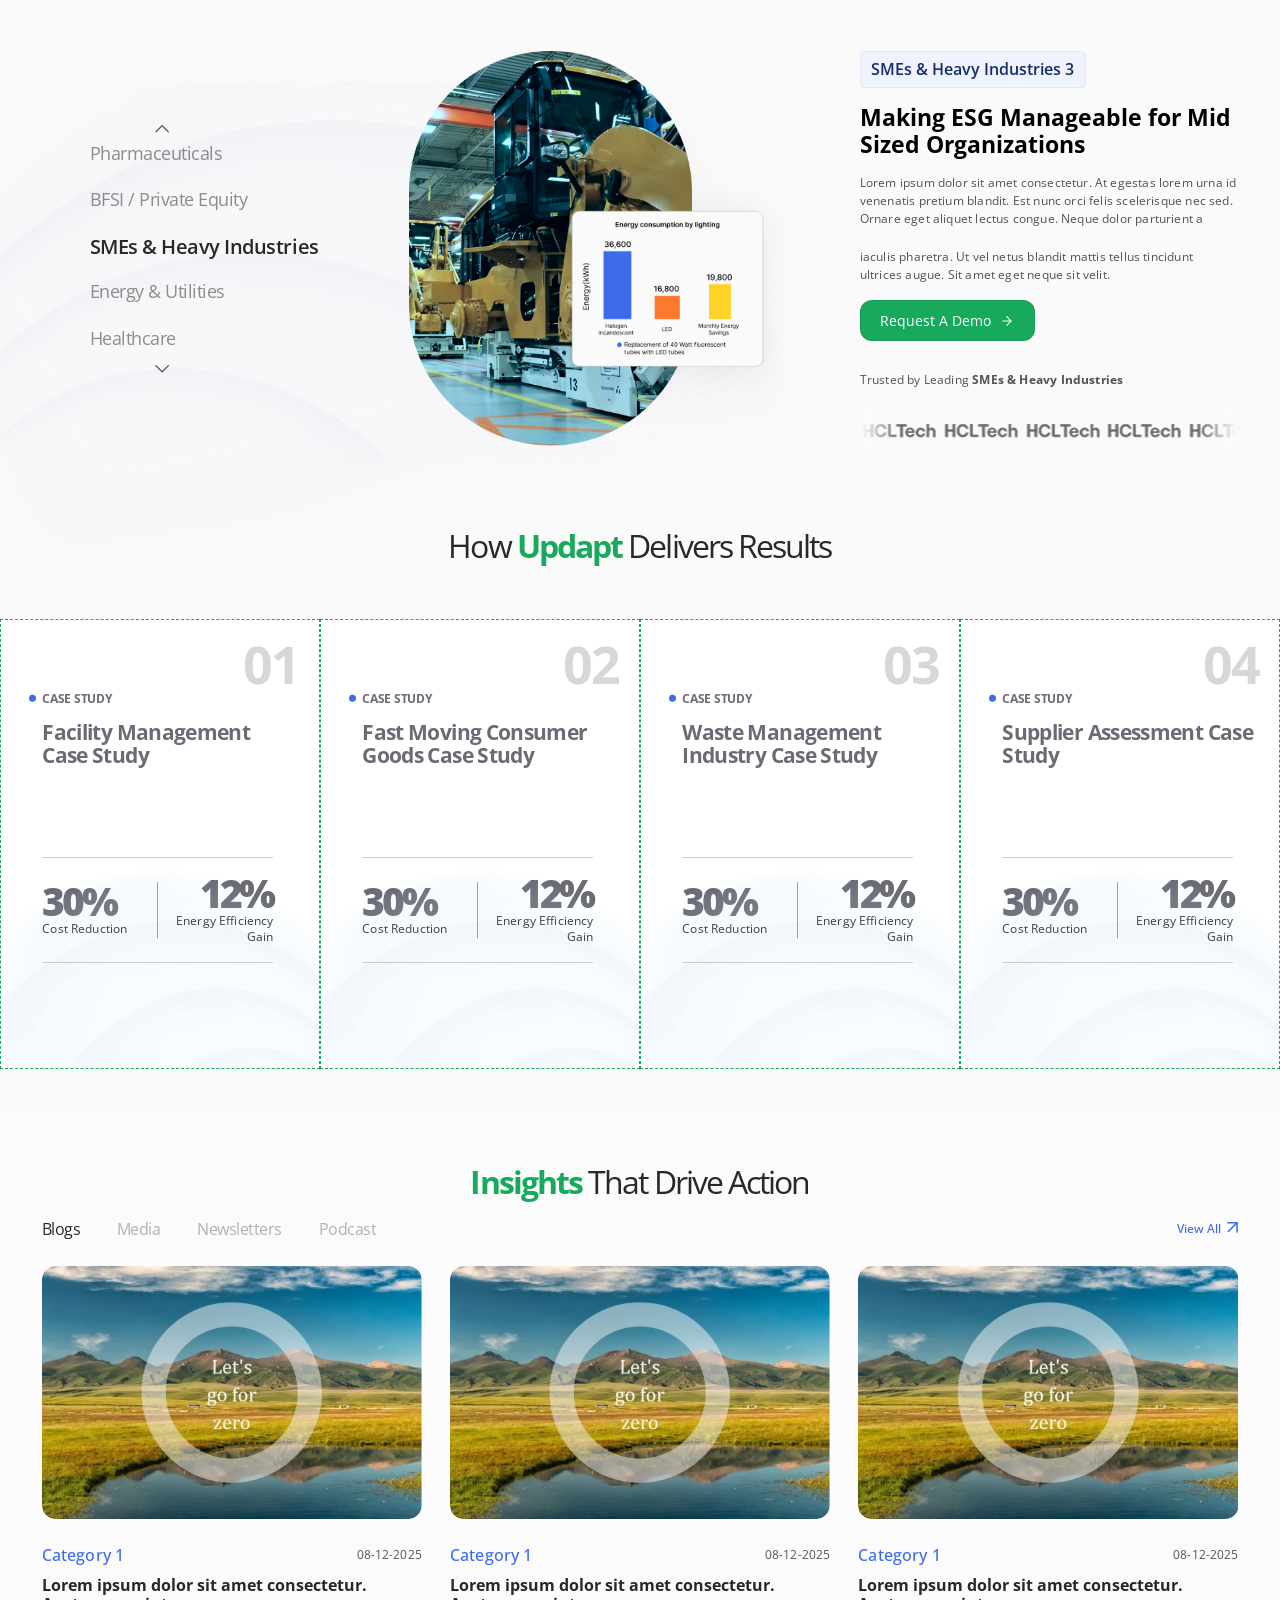
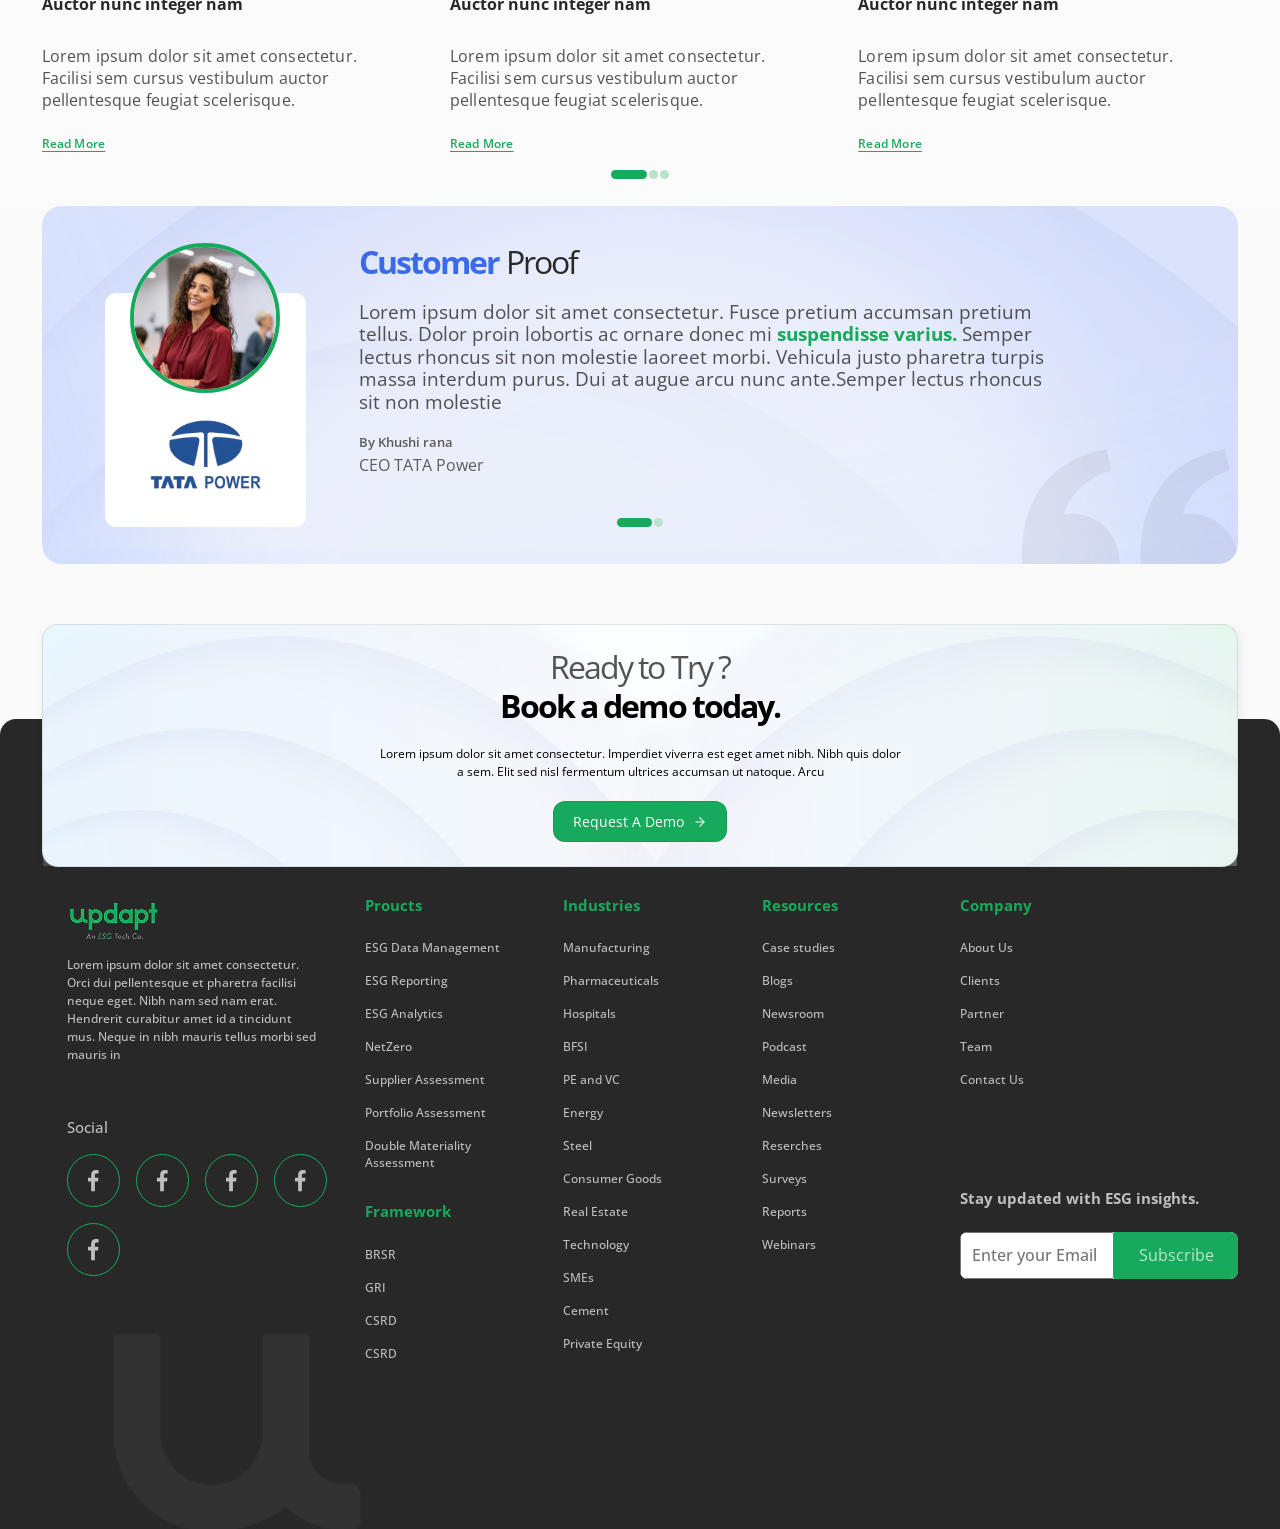
==== commit 9bae0616: "favicon updated" ====
--- a/index.html
+++ b/index.html
@@ -8,7 +8,7 @@
     <link rel="icon" href="assets/images/header/updapt-logo.webp" type="image/x-icon">
     <link rel="stylesheet" href="assets/css/custom-style.css">
 </head>
-
+ 
 <body class="bg-body">
 
     <!-- Header Section Start -->
